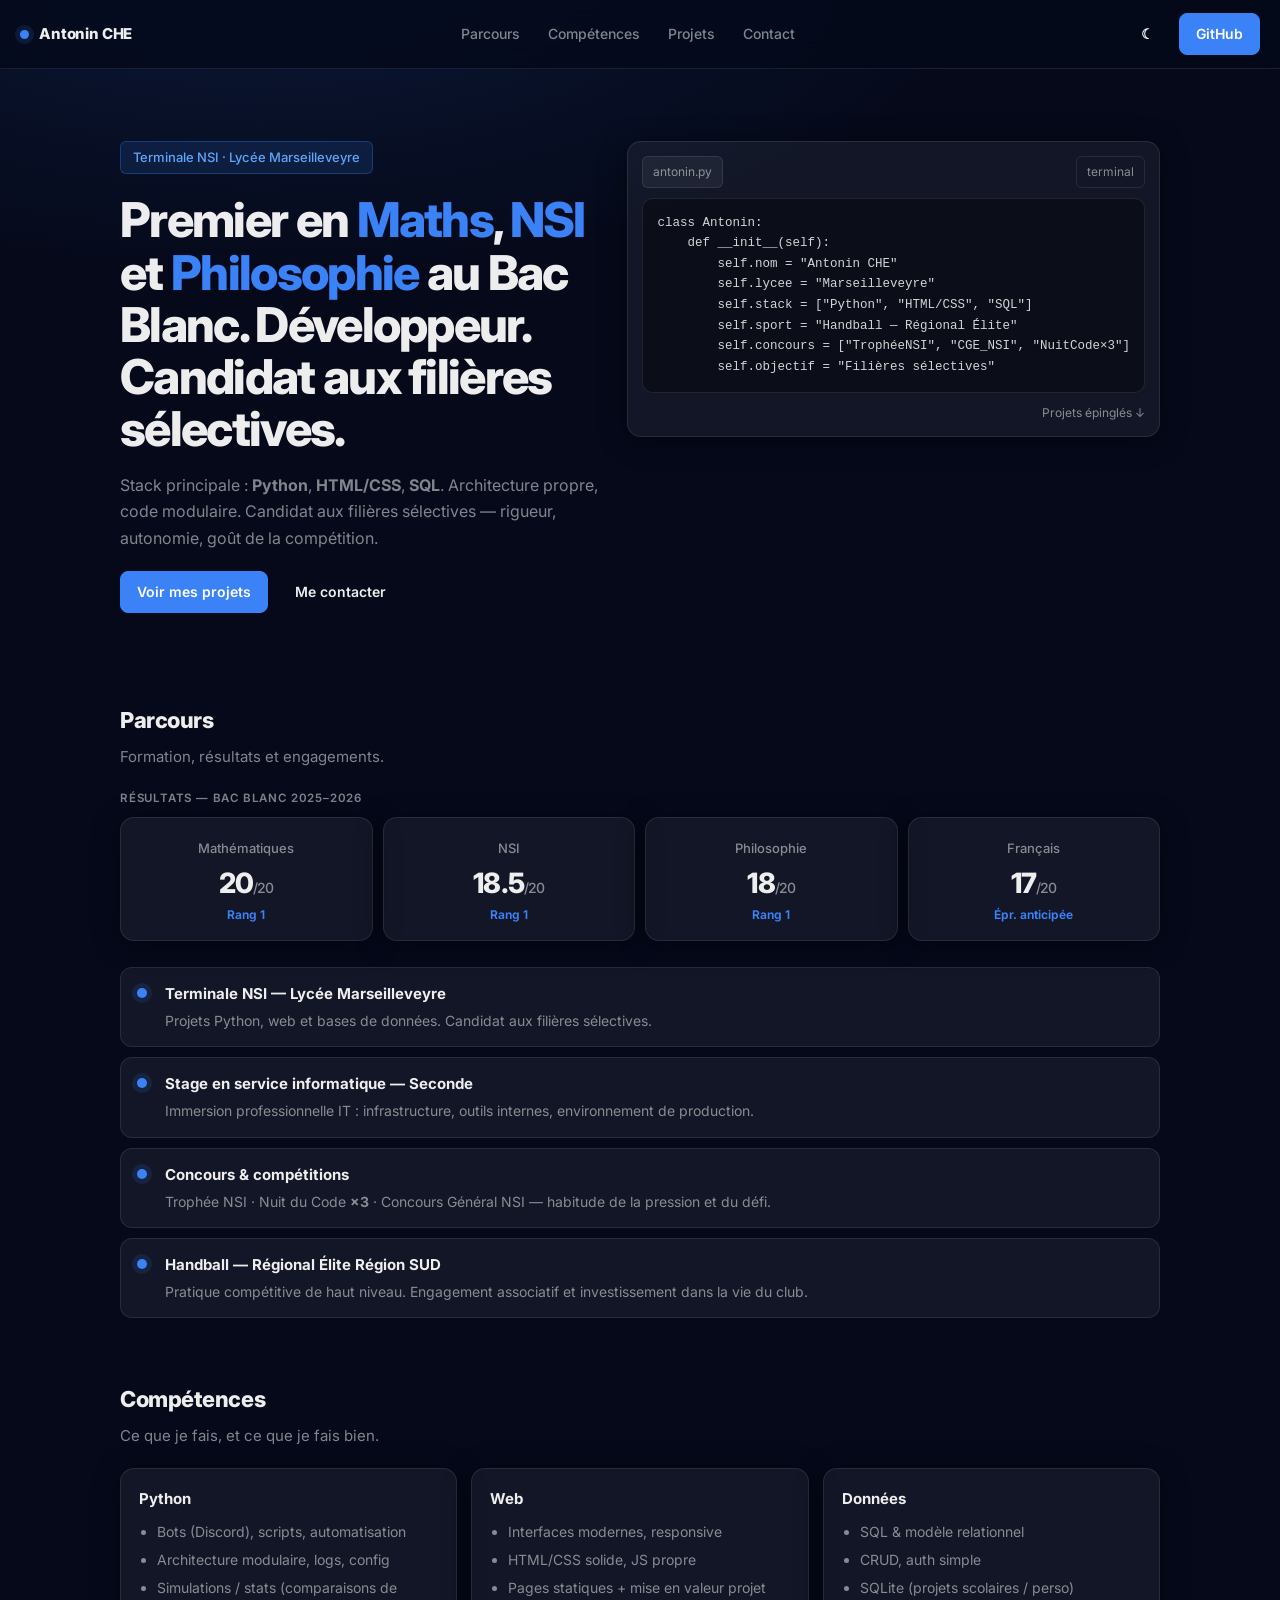
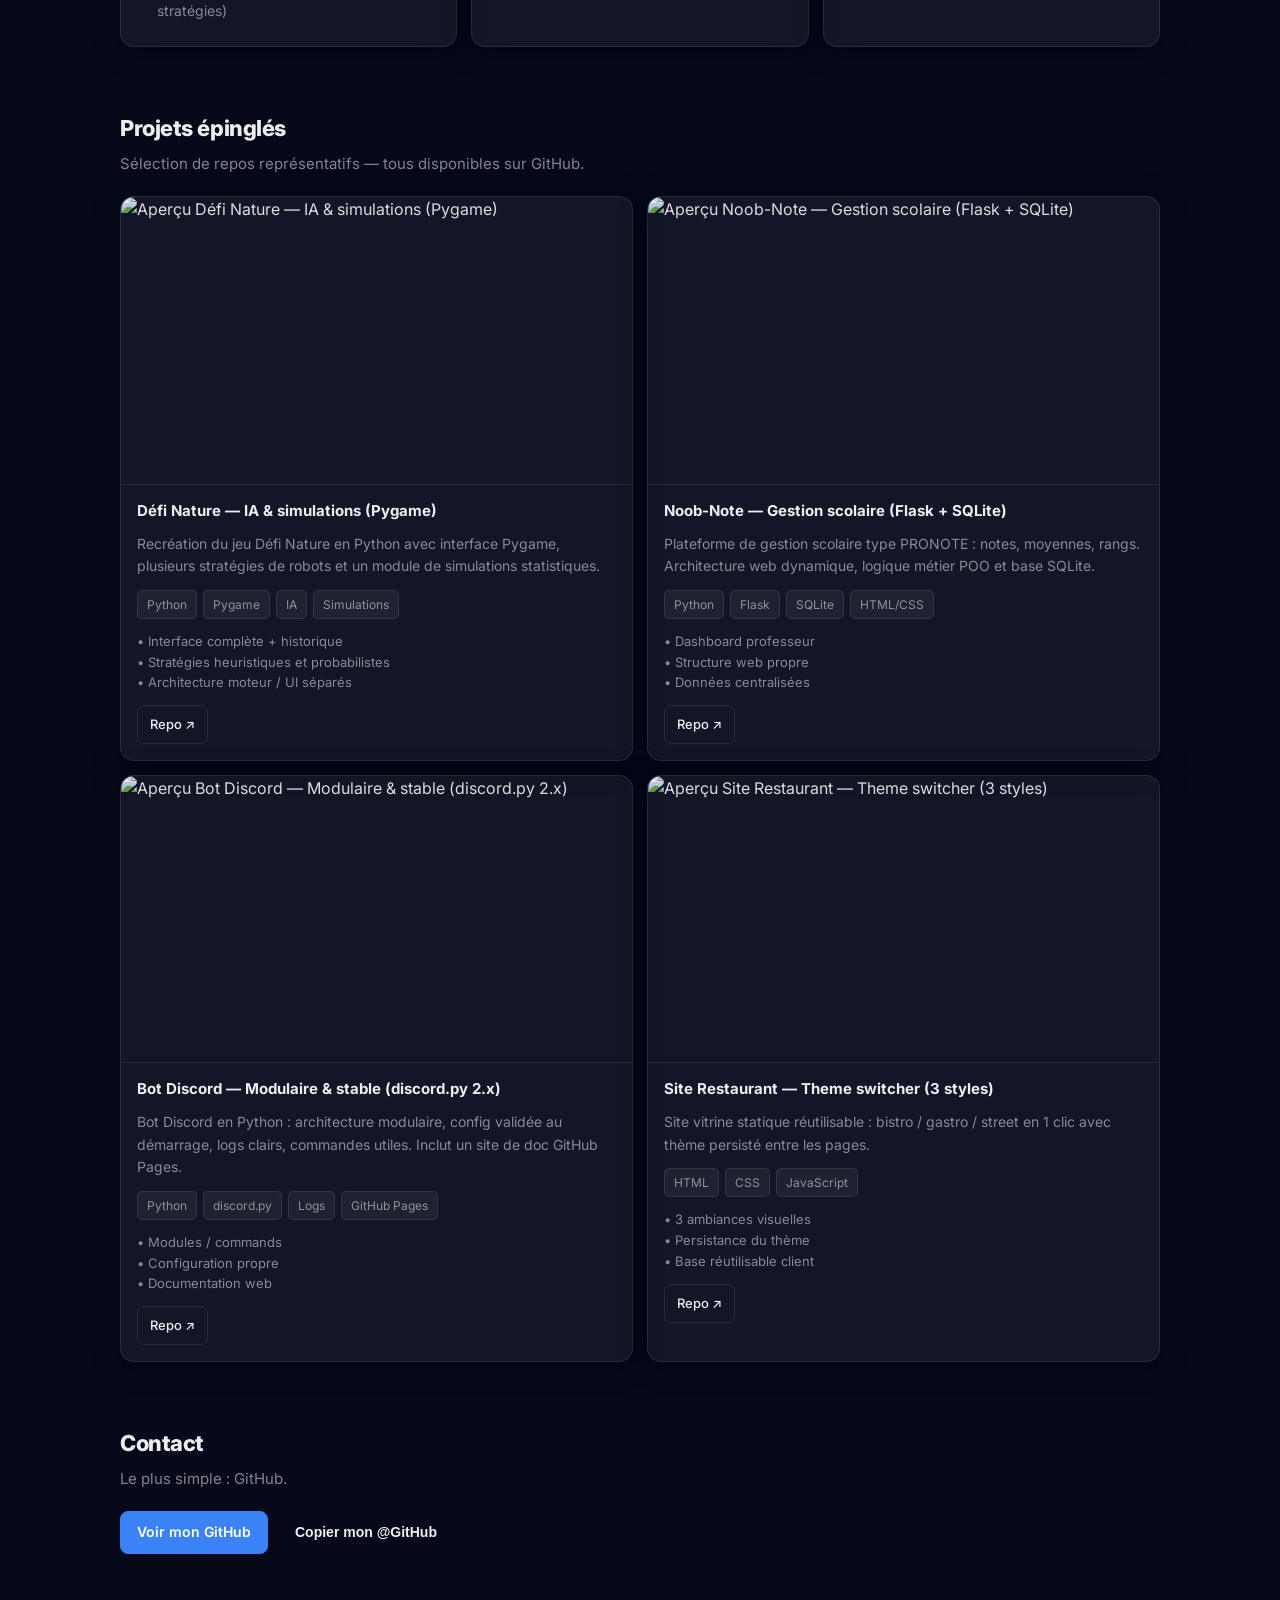
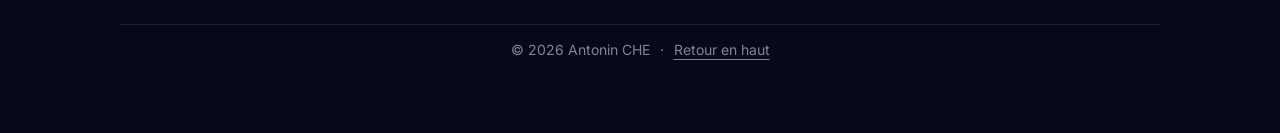
==== docs/index.html @ d76873a6 "Update score for Philosophy subject to 18/20" ====
<!doctype html>
<html lang="fr">
<head>
  <meta charset="utf-8" />
  <meta name="viewport" content="width=device-width,initial-scale=1" />
  <meta name="description" content="Portfolio d'Antonin CHE — Terminale NSI, Lycée Marseilleveyre. Développeur Python / Web, handball régional élite, candidat filières sélectives." />
  <title>Antonin CHE — Portfolio</title>

  <link rel="preconnect" href="https://fonts.googleapis.com">
  <link rel="preconnect" href="https://fonts.gstatic.com" crossorigin>
  <link href="https://fonts.googleapis.com/css2?family=Inter:wght@400;500;600;700;800&display=swap" rel="stylesheet">

  <link rel="stylesheet" href="css/styles.css" />
</head>

<body>
  <header class="topbar">
    <a class="brand" href="#top" aria-label="Retour en haut">
      <span class="dot"></span>
      <span>Antonin CHE</span>
    </a>

    <nav class="nav" aria-label="Navigation principale">
      <a href="#parcours">Parcours</a>
      <a href="#skills">Compétences</a>
      <a href="#projets">Projets</a>
      <a href="#contact">Contact</a>
    </nav>

    <div class="actions">
      <button id="themeBtn" class="btn ghost" type="button" aria-label="Changer le thème">
        <span class="icon" aria-hidden="true">☾</span>
      </button>
      <a class="btn primary" href="https://github.com/antoninche" target="_blank" rel="noreferrer">GitHub</a>
      <button id="menuBtn" class="btn ghost mobileOnly" type="button" aria-label="Ouvrir le menu">☰</button>
    </div>
  </header>

  <div id="mobileMenu" class="mobileMenu" hidden>
    <a href="#parcours">Parcours</a>
    <a href="#skills">Compétences</a>
    <a href="#projets">Projets</a>
    <a href="#contact">Contact</a>
  </div>

  <main id="top">
    <section class="hero">
      <div class="heroLeft">
        <p class="badge">Terminale NSI · Lycée Marseilleveyre</p>
        <h1>
          Premier en <span class="accent">Maths</span>,
          <span class="accent">NSI</span> et <span class="accent">Philosophie</span> au Bac Blanc.
          Développeur. Candidat aux filières sélectives.
        </h1>

        <p class="lead">
          Stack principale : <strong>Python</strong>, <strong>HTML/CSS</strong>, <strong>SQL</strong>.
          Architecture propre, code modulaire.
          <span class="muted">Candidat aux filières sélectives — rigueur, autonomie, goût de la compétition.</span>
        </p>

        <div class="cta">
          <a class="btn primary" href="#projets">Voir mes projets</a>
          <a class="btn ghost" href="#contact">Me contacter</a>
        </div>

      </div>

      <div class="heroRight">
        <div class="card codeCard">
          <div class="cardTop">
            <span class="pill">antonin.py</span>
            <span class="pill ghost">terminal</span>
          </div>
          <pre class="code" aria-label="Extrait de profil">class Antonin:
    def __init__(self):
        self.nom = "Antonin CHE"
        self.lycee = "Marseilleveyre"
        self.stack = ["Python", "HTML/CSS", "SQL"]
        self.sport = "Handball — Régional Élite"
        self.concours = ["TrophéeNSI", "CGE_NSI", "NuitCode×3"]
        self.objectif = "Filières sélectives"</pre>
          <div class="cardBottom">
            <span class="hint">Projets épinglés ↓</span>
          </div>
        </div>
      </div>
    </section>

    <section id="parcours" class="section">
      <div class="sectionHead">
        <h2>Parcours</h2>
        <p class="sub">Formation, résultats et engagements.</p>
      </div>

      <div class="resultsWrap">
        <p class="blockLabel">Résultats — bac blanc 2025–2026</p>
        <div class="results">
          <div class="result card reveal">
            <div class="rSubject">Mathématiques</div>
            <div class="rScore">20<span class="rMax">/20</span></div>
            <div class="rRank">Rang 1</div>
          </div>
          <div class="result card reveal">
            <div class="rSubject">NSI</div>
            <div class="rScore">18.5<span class="rMax">/20</span></div>
            <div class="rRank">Rang 1</div>
          </div>
          <div class="result card reveal">
            <div class="rSubject">Philosophie</div>
            <div class="rScore">18<span class="rMax">/20</span></div>
            <div class="rRank">Rang 1</div>
          </div>
          <div class="result card reveal">
            <div class="rSubject">Français</div>
            <div class="rScore">17<span class="rMax">/20</span></div>
            <div class="rRank">Épr. anticipée</div>
          </div>
        </div>
      </div>

      <div class="timeline">
        <div class="tItem reveal">
          <div class="tDot" aria-hidden="true"></div>
          <div class="tContent">
            <h3>Terminale NSI — Lycée Marseilleveyre</h3>
            <p>Projets Python, web et bases de données. Candidat aux filières sélectives.</p>
          </div>
        </div>

        <div class="tItem reveal">
          <div class="tDot" aria-hidden="true"></div>
          <div class="tContent">
            <h3>Stage en service informatique — Seconde</h3>
            <p>Immersion professionnelle IT : infrastructure, outils internes, environnement de production.</p>
          </div>
        </div>

        <div class="tItem reveal">
          <div class="tDot" aria-hidden="true"></div>
          <div class="tContent">
            <h3>Concours &amp; compétitions</h3>
            <p>Trophée NSI · Nuit du Code <strong>×3</strong> · Concours Général NSI — habitude de la pression et du défi.</p>
          </div>
        </div>

        <div class="tItem reveal">
          <div class="tDot" aria-hidden="true"></div>
          <div class="tContent">
            <h3>Handball — Régional Élite Région SUD</h3>
            <p>Pratique compétitive de haut niveau. Engagement associatif et investissement dans la vie du club.</p>
          </div>
        </div>
      </div>
    </section>

    <section id="skills" class="section">
      <div class="sectionHead">
        <h2>Compétences</h2>
        <p class="sub">Ce que je fais, et ce que je fais bien.</p>
      </div>

      <div class="skills">
        <div class="card reveal">
          <h3>Python</h3>
          <ul>
            <li>Bots (Discord), scripts, automatisation</li>
            <li>Architecture modulaire, logs, config</li>
            <li>Simulations / stats (comparaisons de stratégies)</li>
          </ul>
        </div>

        <div class="card reveal">
          <h3>Web</h3>
          <ul>
            <li>Interfaces modernes, responsive</li>
            <li>HTML/CSS solide, JS propre</li>
            <li>Pages statiques + mise en valeur projet</li>
          </ul>
        </div>

        <div class="card reveal">
          <h3>Données</h3>
          <ul>
            <li>SQL &amp; modèle relationnel</li>
            <li>CRUD, auth simple</li>
            <li>SQLite (projets scolaires / perso)</li>
          </ul>
        </div>
      </div>
    </section>

    <section id="projets" class="section">
      <div class="sectionHead">
        <h2>Projets épinglés</h2>
        <p class="sub">Sélection de repos représentatifs — tous disponibles sur GitHub.</p>
      </div>

      <div id="projectsGrid" class="grid"></div>
    </section>

    <section id="contact" class="section">
      <div class="sectionHead">
        <h2>Contact</h2>
        <p class="sub">Le plus simple : GitHub.</p>
      </div>

      <div class="contact">
        <a class="btn primary" href="https://github.com/antoninche" target="_blank" rel="noreferrer">Voir mon GitHub</a>
        <button id="copyBtn" class="btn ghost" type="button" data-copy="antoninche">
          Copier mon @GitHub
        </button>
      </div>

    </section>

    <footer class="footer">
      <span class="muted">© <span id="year"></span> Antonin CHE</span>
      <span class="muted">·</span>
      <a class="muted link" href="#top">Retour en haut</a>
    </footer>
  </main>

  <script src="js/script.js"></script>
</body>
</html>
---- docs/css/styles.css ----
:root {
  --bg:         #05091a;
  --panel:      rgba(255,255,255,.055);
  --panel2:     rgba(255,255,255,.085);
  --text:       rgba(255,255,255,.93);
  --muted:      rgba(255,255,255,.50);
  --border:     rgba(255,255,255,.09);
  --shadow:     0 4px 28px rgba(0,0,0,.45);
  --accent:     #3b82f6;
  --accent2:    #60a5fa;
  --accent-dim: rgba(59,130,246,.13);
  --radius:     14px;
  --max:        1080px;
  --blur:       14px;
}

[data-theme="light"] {
  --bg:         #f4f7ff;
  --panel:      rgba(10,20,70,.06);
  --panel2:     rgba(10,20,70,.10);
  --text:       rgba(10,20,60,.92);
  --muted:      rgba(10,20,60,.52);
  --border:     rgba(10,20,60,.11);
  --shadow:     0 4px 24px rgba(10,20,60,.09);
  --accent:     #2563eb;
  --accent2:    #3b82f6;
  --accent-dim: rgba(37,99,235,.10);
}


* { box-sizing: border-box }
html { scroll-behavior: smooth }

body {
  margin: 0;
  font-family: Inter, system-ui, -apple-system, Segoe UI, Roboto, Arial, sans-serif;
  background-color: var(--bg);
  background-image: radial-gradient(ellipse 90% 55% at 20% -5%, var(--accent-dim) 0%, transparent 65%);
  background-attachment: fixed;
  color: var(--text);
  line-height: 1.6;
  overflow-x: hidden;
}

a { color: inherit; text-decoration: none }
strong { font-weight: 700 }


.topbar {
  position: sticky;
  top: 0;
  z-index: 10;
  display: flex;
  align-items: center;
  justify-content: space-between;
  gap: 16px;
  padding: 13px 20px;
  border-bottom: 1px solid var(--border);
  background: color-mix(in oklab, var(--bg) 78%, transparent);
  backdrop-filter: blur(var(--blur));
}

.brand {
  display: flex;
  align-items: center;
  gap: 10px;
  font-weight: 800;
  font-size: 15px;
  letter-spacing: -.01em;
}

.dot {
  width: 9px;
  height: 9px;
  border-radius: 50%;
  background: var(--accent);
  box-shadow: 0 0 0 5px var(--accent-dim);
  flex-shrink: 0;
}

.nav { display: flex; gap: 4px; align-items: center }

.nav a {
  padding: 8px 12px;
  border-radius: 8px;
  color: var(--muted);
  font-size: 14px;
  font-weight: 500;
  transition: color .15s, background .15s;
}
.nav a:hover {
  color: var(--text);
  background: var(--panel);
}

.actions { display: flex; gap: 8px; align-items: center }


.btn {
  display: inline-flex;
  align-items: center;
  justify-content: center;
  gap: 8px;
  padding: 9px 16px;
  border-radius: 8px;
  border: 1px solid var(--border);
  background: var(--panel);
  color: var(--text);
  font-size: 14px;
  font-weight: 600;
  cursor: pointer;
  transition: background .15s, border-color .15s, transform .12s;
}
.btn:hover {
  background: var(--panel2);
  border-color: rgba(59,130,246,.3);
  transform: translateY(-1px);
}
.btn:active { transform: translateY(0) }

.btn.ghost {
  background: transparent;
  border-color: transparent;
}
.btn.ghost:hover {
  background: var(--panel);
  border-color: var(--border);
}

.btn.primary {
  background: var(--accent);
  border-color: var(--accent);
  color: #fff;
}
.btn.primary:hover {
  background: var(--accent2);
  border-color: var(--accent2);
  transform: translateY(-1px);
}

.icon { font-size: 14px }
.mobileOnly { display: none }


.mobileMenu {
  position: sticky;
  top: 56px;
  z-index: 9;
  padding: 8px 12px 12px;
  border-bottom: 1px solid var(--border);
  background: color-mix(in oklab, var(--bg) 88%, transparent);
  backdrop-filter: blur(var(--blur));
}
.mobileMenu a {
  display: block;
  padding: 10px 12px;
  border-radius: 8px;
  color: var(--muted);
  font-size: 15px;
  font-weight: 500;
}
.mobileMenu a:hover { background: var(--panel); color: var(--text) }


main { max-width: var(--max); margin: 0 auto; padding: 28px 20px 72px }

.hero {
  display: grid;
  grid-template-columns: 1.15fr .85fr;
  gap: 28px;
  padding: 44px 0 32px;
  align-items: start;
}

.badge {
  display: inline-flex;
  align-items: center;
  gap: 8px;
  padding: 5px 12px;
  border: 1px solid rgba(59,130,246,.30);
  border-radius: 6px;
  background: var(--accent-dim);
  color: var(--accent2);
  font-size: 13px;
  font-weight: 500;
  margin: 0 0 20px;
  width: fit-content;
}

h1 {
  font-size: clamp(28px, 3.8vw, 48px);
  line-height: 1.09;
  margin: 0 0 16px;
  letter-spacing: -.035em;
  font-weight: 800;
}

.accent { color: var(--accent) }

.lead {
  font-size: 16px;
  color: var(--muted);
  margin: 0 0 20px;
  max-width: 58ch;
  line-height: 1.65;
}
.muted { color: var(--muted) }

.cta { display: flex; gap: 10px; flex-wrap: wrap; margin: 20px 0 26px }

.miniStats {
  display: grid;
  grid-template-columns: repeat(3, minmax(0,1fr));
  gap: 10px;
}
.stat {
  padding: 12px 14px;
  border: 1px solid var(--border);
  border-radius: 10px;
  background: var(--panel);
}
.stat .k { font-weight: 700; font-size: 13px; margin-bottom: 3px }
.stat .v { color: var(--muted); font-size: 12px }

.card {
  border: 1px solid var(--border);
  border-radius: var(--radius);
  background: var(--panel);
  box-shadow: var(--shadow);
  padding: 18px;
}


.codeCard { padding: 14px }

.cardTop {
  display: flex;
  justify-content: space-between;
  gap: 10px;
  margin-bottom: 10px;
}

.pill {
  display: inline-flex;
  padding: 5px 10px;
  border-radius: 6px;
  border: 1px solid var(--border);
  background: var(--panel);
  font-size: 12px;
  color: var(--muted);
}
.pill.ghost { background: transparent }

.code {
  margin: 0;
  padding: 14px;
  border-radius: 10px;
  border: 1px solid var(--border);
  background: rgba(0,0,0,.35);
  overflow: auto;
  font-size: 12.5px;
  line-height: 1.65;
  color: color-mix(in oklab, var(--text) 88%, transparent);
}
[data-theme="light"] .code { background: rgba(10,20,60,.06) }

.cardBottom { display: flex; justify-content: flex-end; margin-top: 10px }
.hint { font-size: 12px; color: var(--muted) }

.section { padding: 32px 0 }
.sectionHead { margin: 0 0 20px }
h2 { font-size: 22px; font-weight: 800; margin: 0 0 6px; letter-spacing: -.02em }
.sub { margin: 0; color: var(--muted); font-size: 15px }

.grid {
  display: grid;
  grid-template-columns: repeat(2, minmax(0, 1fr));
  gap: 14px;
}

.project { position: relative; overflow: hidden; padding: 0 }

.project .cover {
  aspect-ratio: 16/9;
  width: 100%;
  display: block;
  object-fit: cover;
  border-bottom: 1px solid var(--border);
  filter: saturate(.9) brightness(.92);
}

.project .inner { padding: 14px 16px 16px }
.project h3 { margin: 0 0 6px; font-size: 16px; font-weight: 700 }
.project p { margin: 0 0 12px; color: var(--muted); font-size: 14px }

.tags { display: flex; flex-wrap: wrap; gap: 6px; margin-bottom: 12px }
.tag {
  font-size: 12px;
  color: var(--muted);
  border: 1px solid var(--border);
  background: var(--panel);
  padding: 4px 9px;
  border-radius: 5px;
}

.project .links { display: flex; gap: 8px; flex-wrap: wrap }
.linkBtn {
  display: inline-flex;
  align-items: center;
  gap: 6px;
  padding: 8px 12px;
  border-radius: 7px;
  border: 1px solid var(--border);
  background: transparent;
  color: var(--text);
  font-size: 13px;
  font-weight: 500;
  transition: background .15s, border-color .15s;
}
.linkBtn:hover {
  background: var(--panel);
  border-color: rgba(59,130,246,.3);
}

.skills {
  display: grid;
  grid-template-columns: repeat(3, minmax(0,1fr));
  gap: 14px;
}
.card h3 { margin: 0 0 10px; font-size: 15px; font-weight: 700 }
.card ul { margin: 0; padding-left: 18px; color: var(--muted); font-size: 14px }
.card li { margin: 6px 0 }

.blockLabel {
  font-size: 11.5px;
  color: var(--muted);
  text-transform: uppercase;
  letter-spacing: .07em;
  margin: 0 0 10px;
  font-weight: 600;
}
.resultsWrap { margin-bottom: 26px }
.results {
  display: grid;
  grid-template-columns: repeat(4, minmax(0,1fr));
  gap: 10px;
}
.result {
  text-align: center;
  padding: 20px 12px 16px;
}
.rSubject { font-size: 13px; color: var(--muted); margin-bottom: 10px; font-weight: 500 }
.rScore {
  font-size: 28px;
  font-weight: 800;
  letter-spacing: -.03em;
  line-height: 1;
}
.rMax { font-size: 14px; font-weight: 500; color: var(--muted) }
.rRank {
  font-size: 12px;
  color: var(--accent);
  font-weight: 650;
  margin-top: 8px;
}

/* ─── Timeline ─── */
.timeline { display: grid; gap: 10px }
.tItem {
  display: grid;
  grid-template-columns: 14px 1fr;
  gap: 14px;
  align-items: start;
  padding: 14px 16px;
  border: 1px solid var(--border);
  border-radius: 12px;
  background: var(--panel);
  transition: border-color .15s;
}
.tItem:hover { border-color: rgba(59,130,246,.28) }
.tDot {
  width: 10px;
  height: 10px;
  border-radius: 50%;
  margin-top: 6px;
  background: var(--accent);
  box-shadow: 0 0 0 5px var(--accent-dim);
  flex-shrink: 0;
}
.tContent h3 { margin: 0 0 4px; font-size: 15px; font-weight: 700 }
.tContent p { margin: 0; color: var(--muted); font-size: 14px }

/* ─── Contact ─── */
.contact { display: flex; gap: 10px; flex-wrap: wrap; align-items: center; margin-bottom: 14px }
.foot { font-size: 14px; margin: 0 }
.foot a:hover { color: var(--accent) }


.footer {
  display: flex;
  gap: 10px;
  justify-content: center;
  align-items: center;
  padding-top: 14px;
  border-top: 1px solid var(--border);
  margin-top: 24px;
  font-size: 14px;
}
.link { text-decoration: underline; text-underline-offset: 4px }


.reveal { opacity: 0; transform: translateY(12px); transition: opacity .4s ease, transform .4s ease }
.reveal.in { opacity: 1; transform: translateY(0) }


@media (max-width: 900px) {
  .hero { grid-template-columns: 1fr }
  .grid { grid-template-columns: 1fr }
  .skills { grid-template-columns: 1fr }
  .results { grid-template-columns: repeat(2, minmax(0,1fr)) }
  .nav { display: none }
  .mobileOnly { display: inline-flex }
  .miniStats { grid-template-columns: 1fr }
}

@media (prefers-reduced-motion: reduce) {
  * { transition: none !important }
  html { scroll-behavior: auto }
}
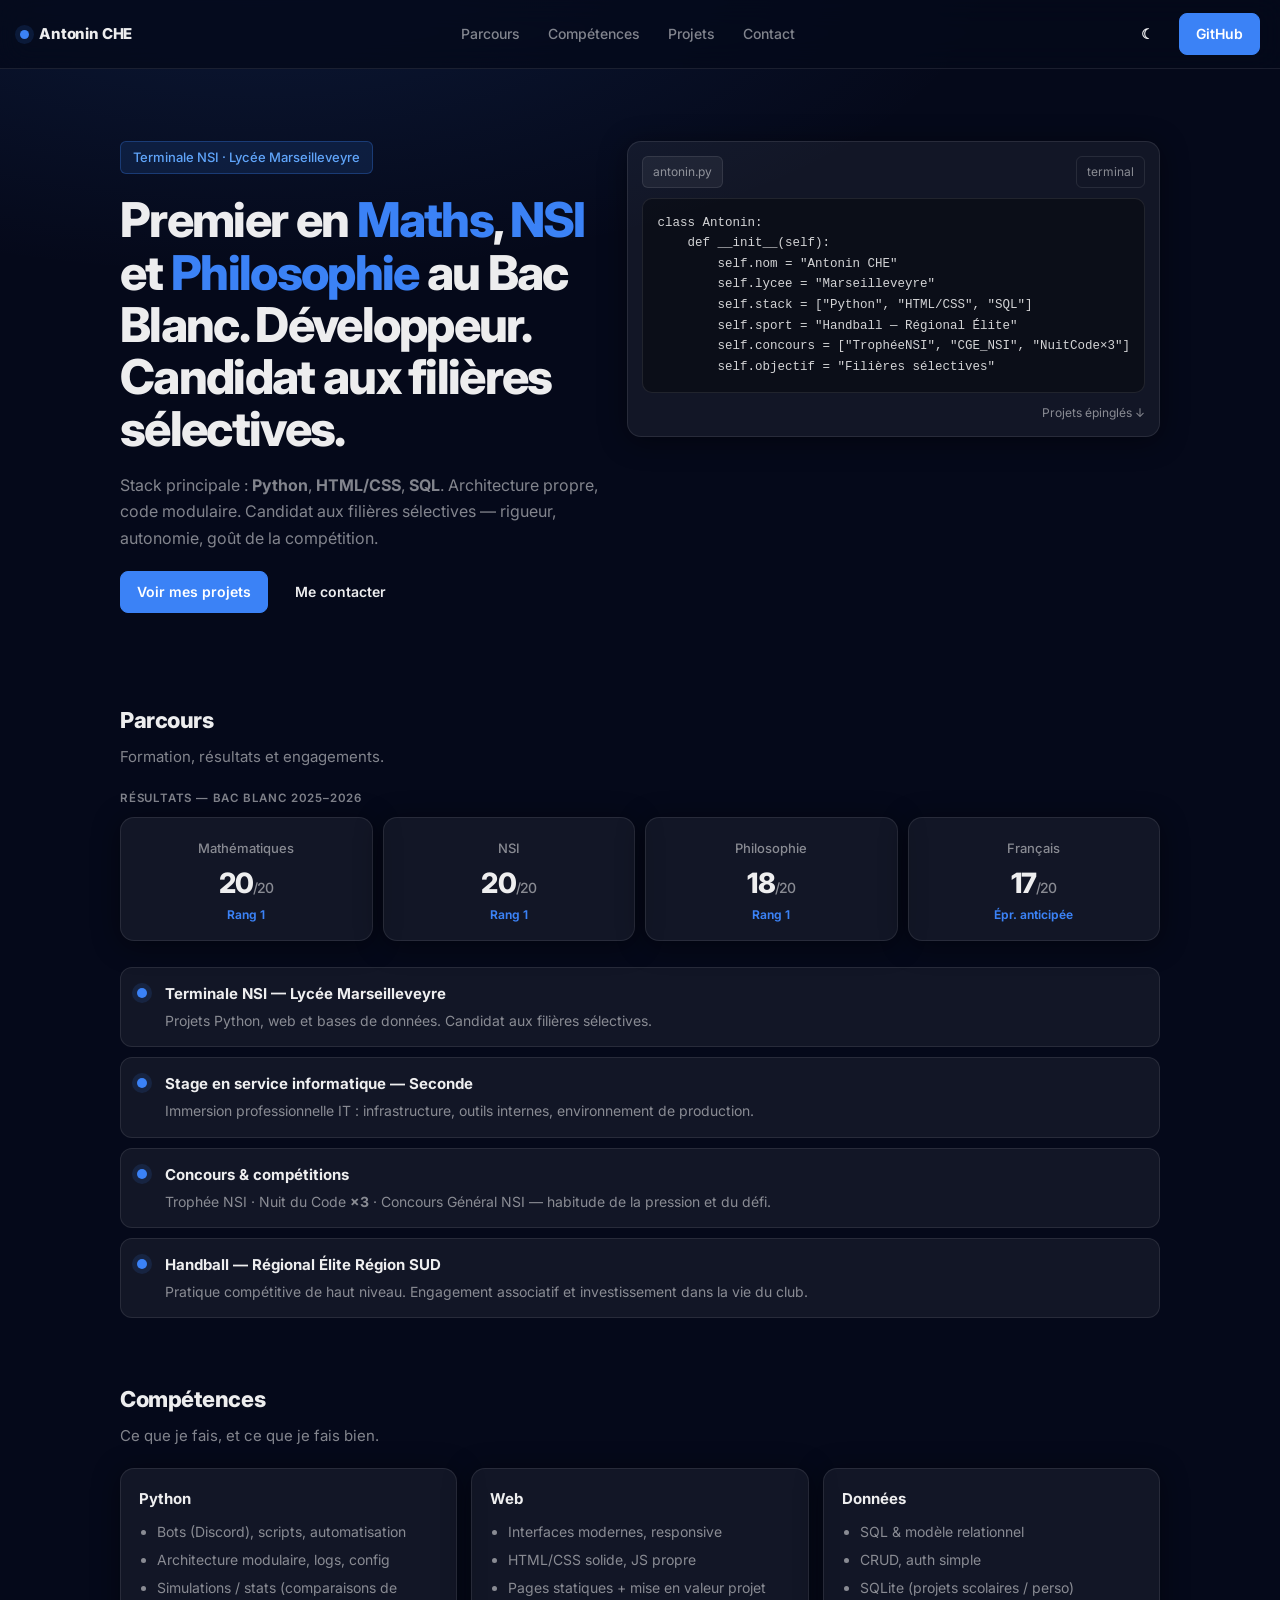
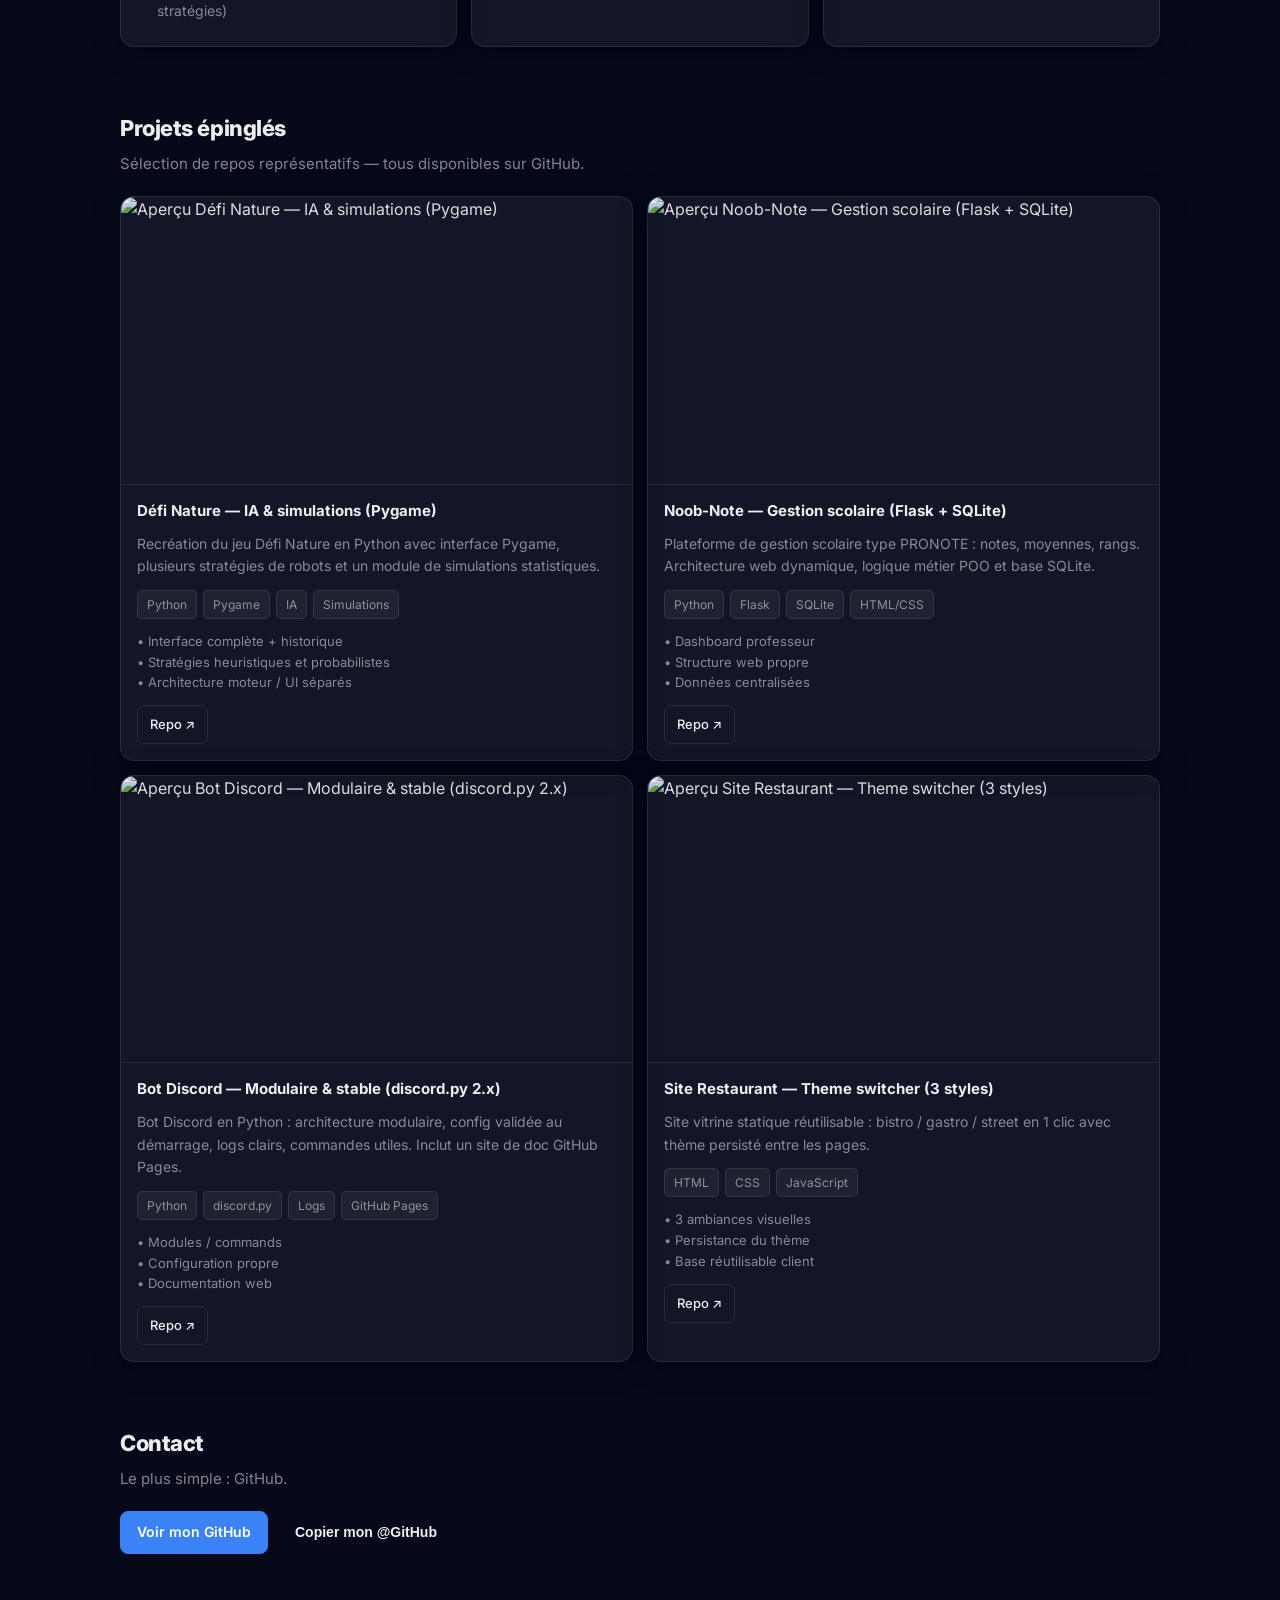
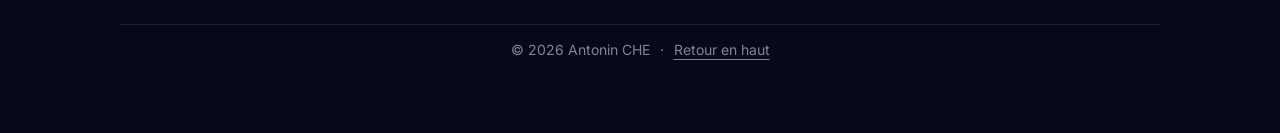
==== commit 13126189: "Update index.html" ====
--- a/docs/index.html
+++ b/docs/index.html
@@ -103,7 +103,7 @@
           </div>
           <div class="result card reveal">
             <div class="rSubject">NSI</div>
-            <div class="rScore">18.5<span class="rMax">/20</span></div>
+            <div class="rScore">20<span class="rMax">/20</span></div>
             <div class="rRank">Rang 1</div>
           </div>
           <div class="result card reveal">
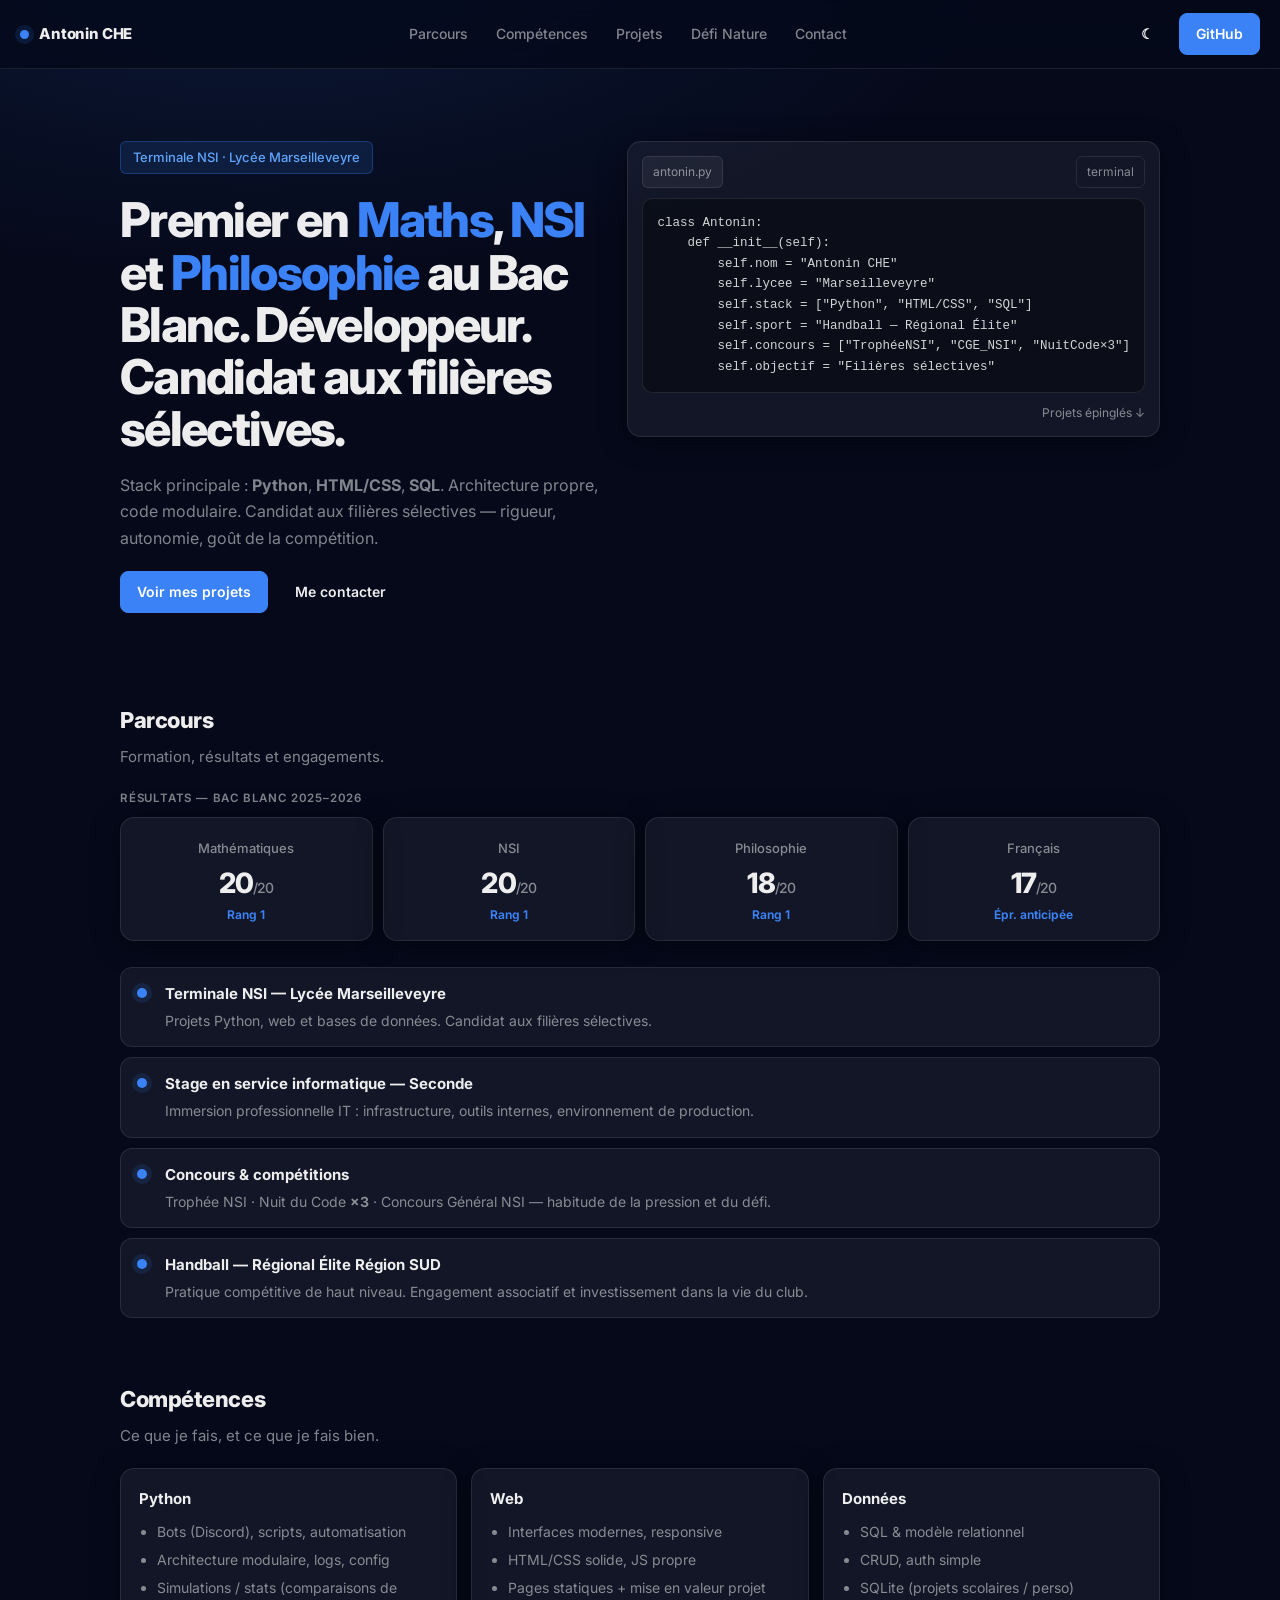
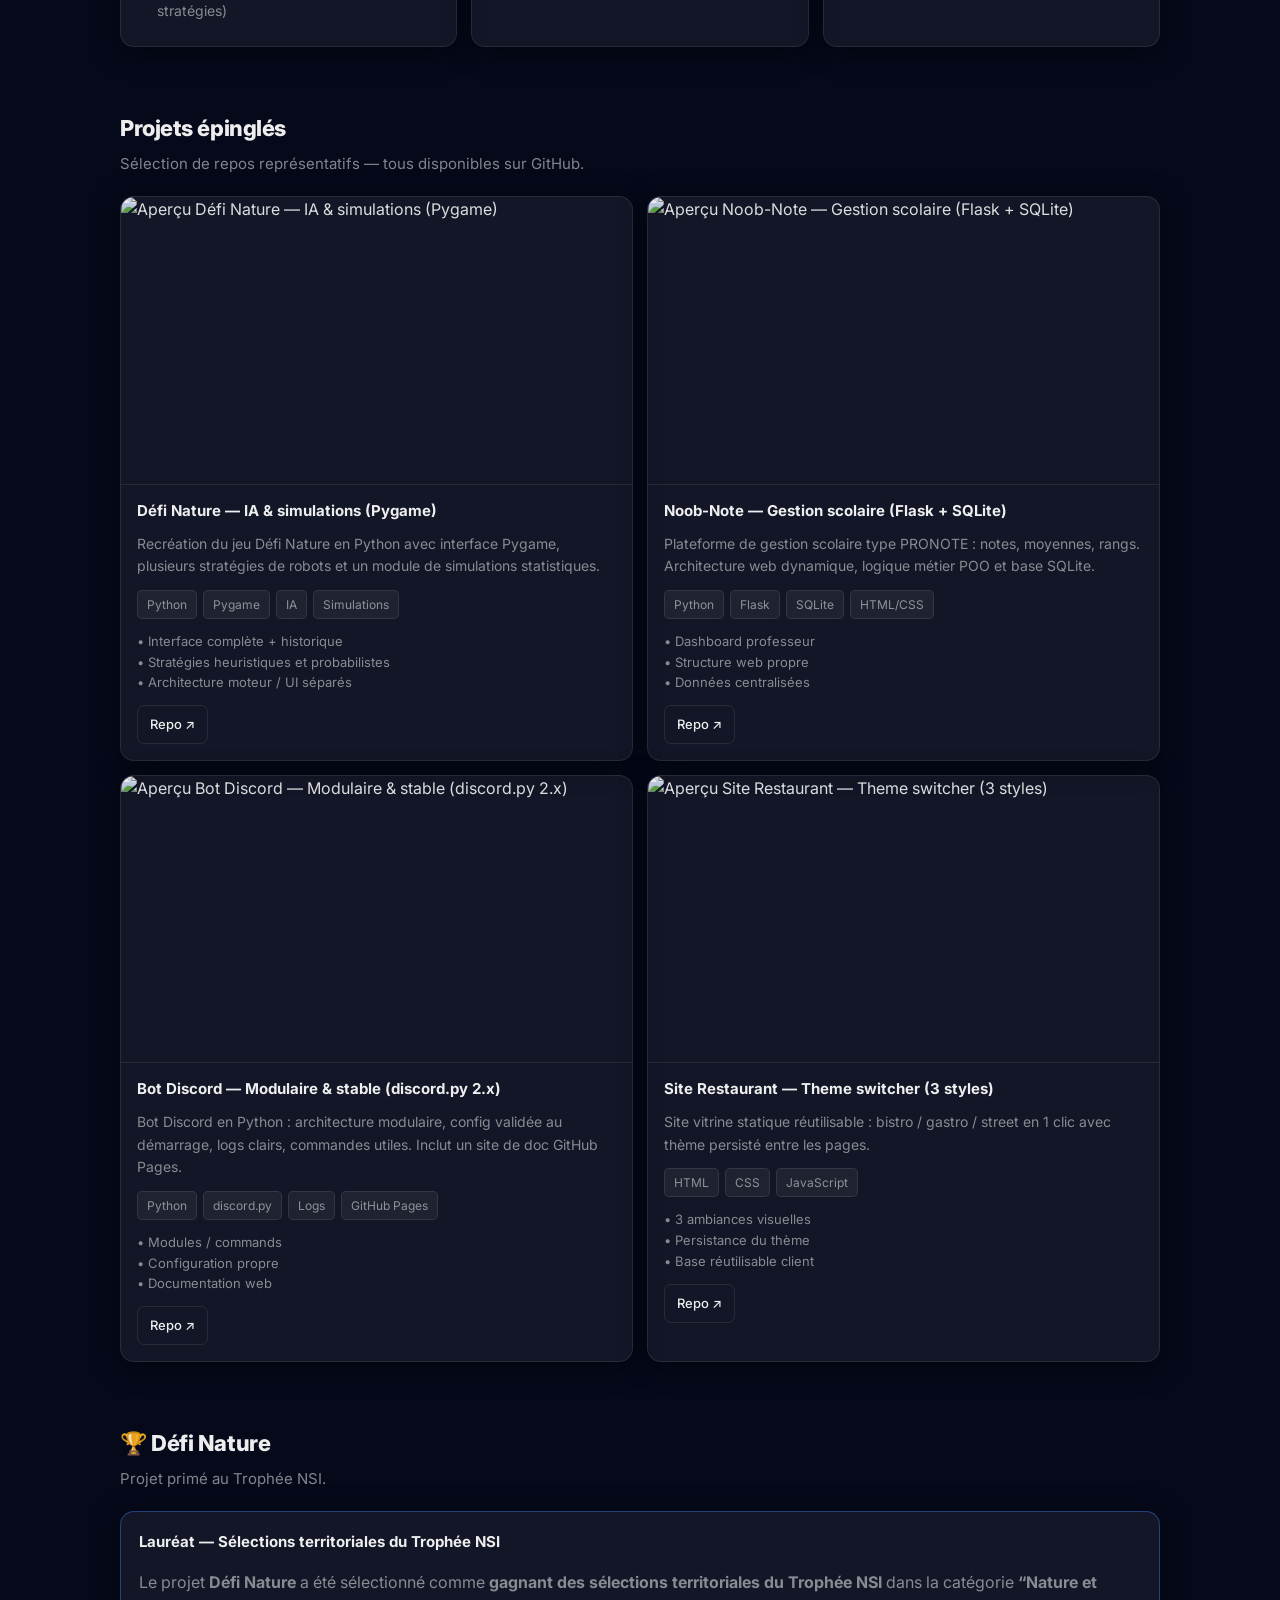
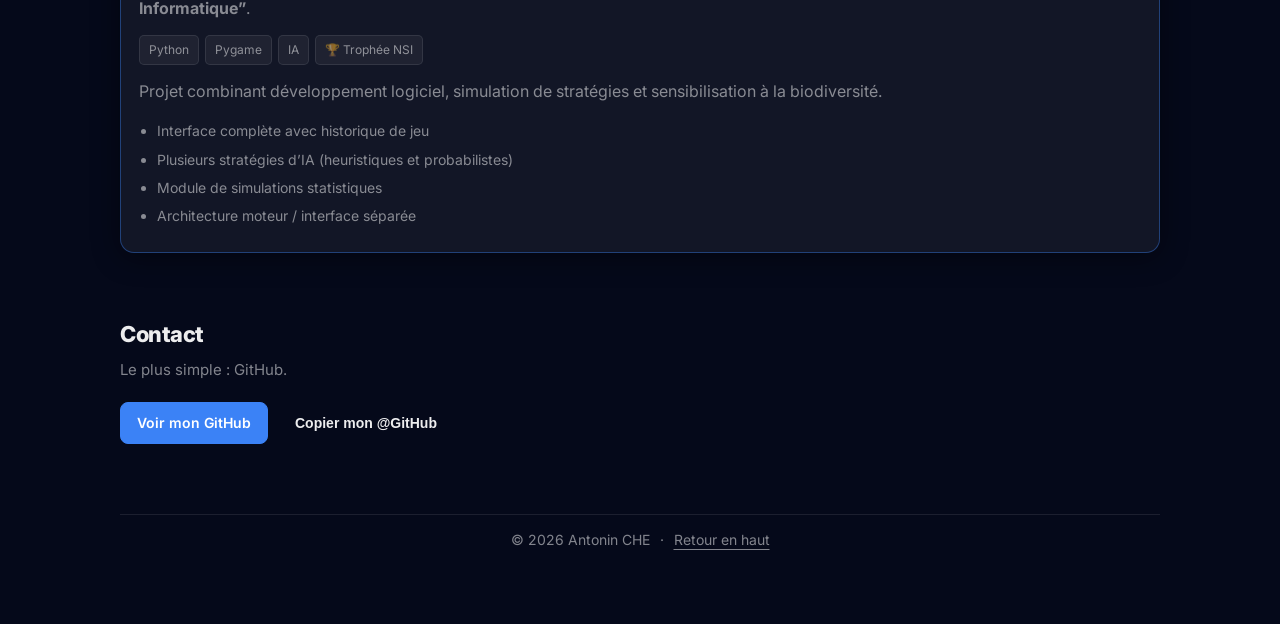
==== commit a326a765: "Add 'Défi Nature' project section to index.html Added 'Défi Nature' section with project details and" ====
--- a/docs/index.html
+++ b/docs/index.html
@@ -24,6 +24,7 @@
       <a href="#parcours">Parcours</a>
       <a href="#skills">Compétences</a>
       <a href="#projets">Projets</a>
+      <a href="#defi-nature">Défi Nature</a>
       <a href="#contact">Contact</a>
     </nav>
 
@@ -40,6 +41,7 @@
     <a href="#parcours">Parcours</a>
     <a href="#skills">Compétences</a>
     <a href="#projets">Projets</a>
+    <a href="#defi-nature">Défi Nature</a>
     <a href="#contact">Contact</a>
   </div>
 
@@ -199,6 +201,43 @@
       <div id="projectsGrid" class="grid"></div>
     </section>
 
+    <section id="defi-nature" class="section">
+  <div class="sectionHead">
+    <h2>🏆 Défi Nature</h2>
+    <p class="sub">Projet primé au Trophée NSI.</p>
+  </div>
+
+  <div class="card reveal" style="border-color: rgba(59,130,246,.4);">
+    <h3 style="margin-bottom:10px;">
+      Lauréat — Sélections territoriales du Trophée NSI
+    </h3>
+
+    <p class="muted" style="margin-bottom:14px;">
+      Le projet <strong>Défi Nature</strong> a été sélectionné comme
+      <strong>gagnant des sélections territoriales du Trophée NSI</strong>
+      dans la catégorie <strong>“Nature et Informatique”</strong>.
+    </p>
+
+    <div class="tags">
+      <span class="tag">Python</span>
+      <span class="tag">Pygame</span>
+      <span class="tag">IA</span>
+      <span class="tag">🏆 Trophée NSI</span>
+    </div>
+
+    <p class="muted" style="margin-top:14px;">
+      Projet combinant développement logiciel, simulation de stratégies et sensibilisation à la biodiversité.
+    </p>
+
+    <ul style="margin-top:12px; padding-left:18px;" class="muted">
+      <li>Interface complète avec historique de jeu</li>
+      <li>Plusieurs stratégies d’IA (heuristiques et probabilistes)</li>
+      <li>Module de simulations statistiques</li>
+      <li>Architecture moteur / interface séparée</li>
+    </ul>
+  </div>
+</section>
+    
     <section id="contact" class="section">
       <div class="sectionHead">
         <h2>Contact</h2>
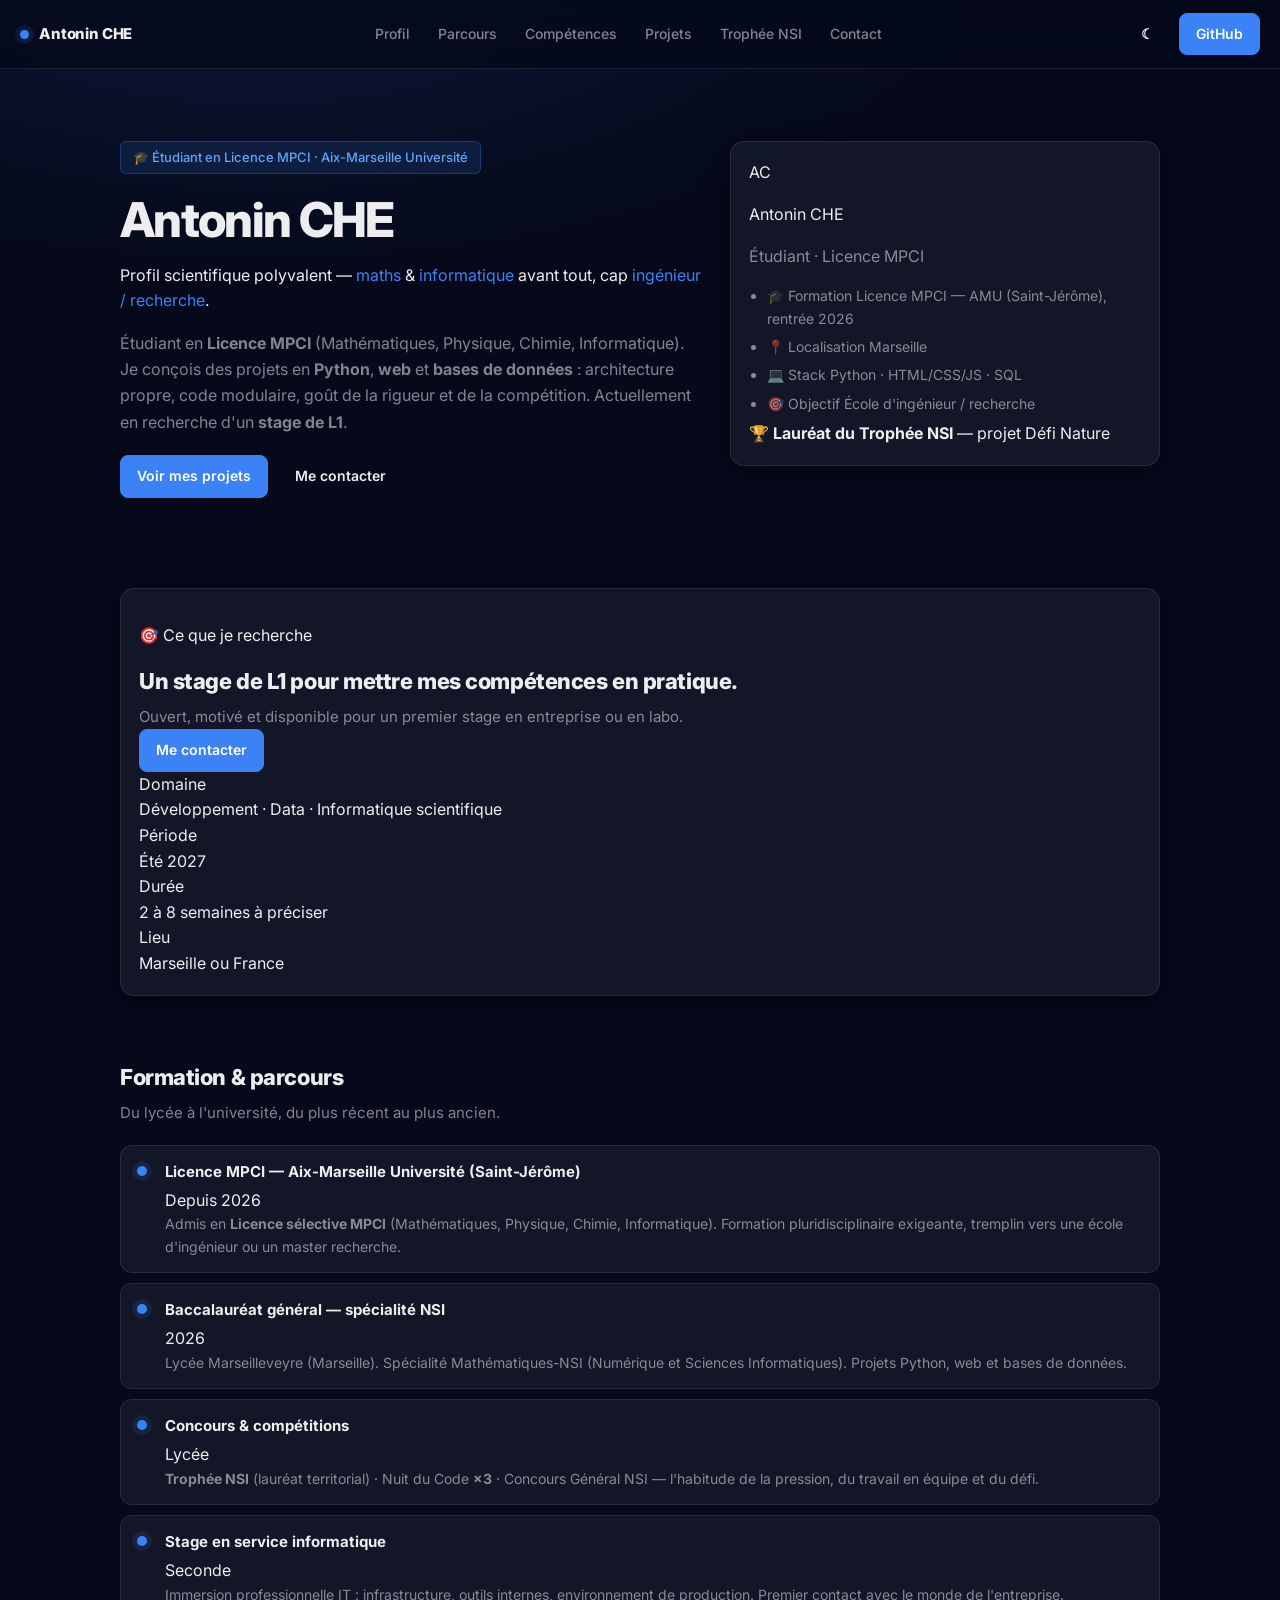
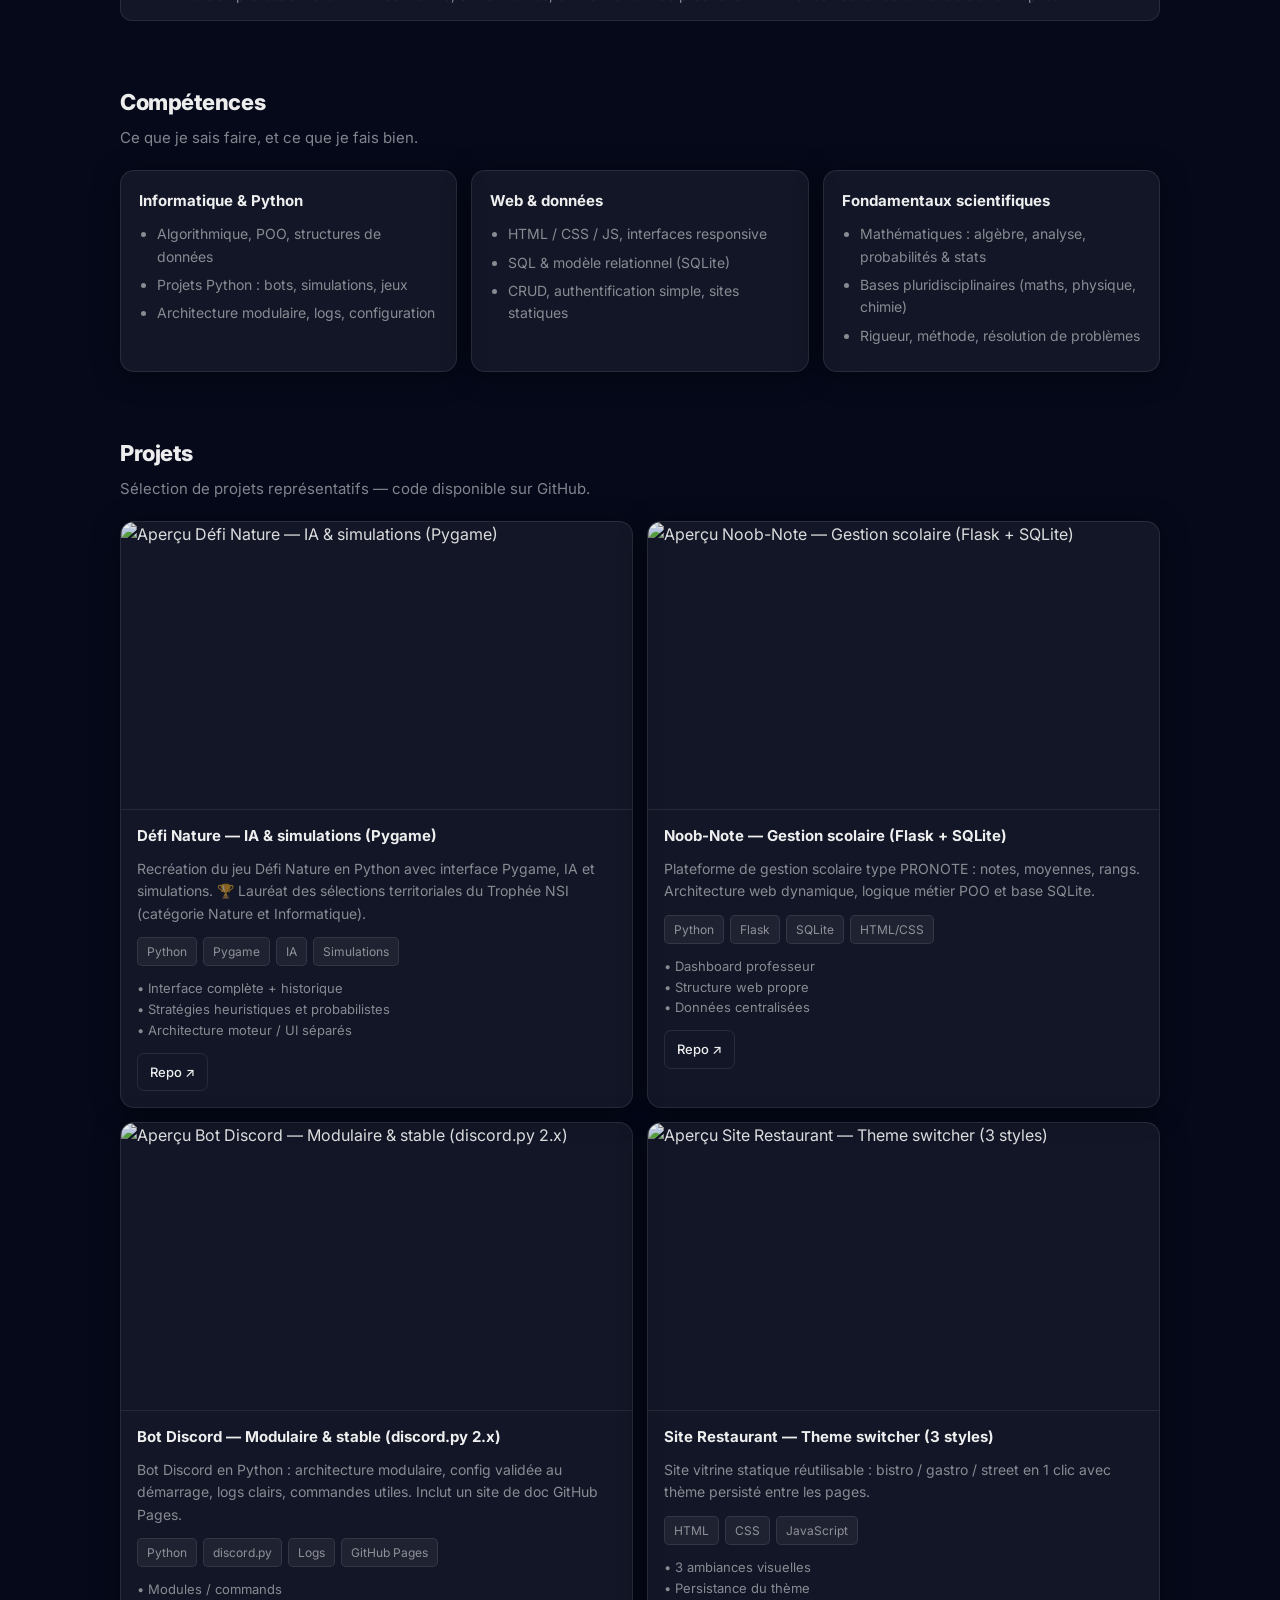
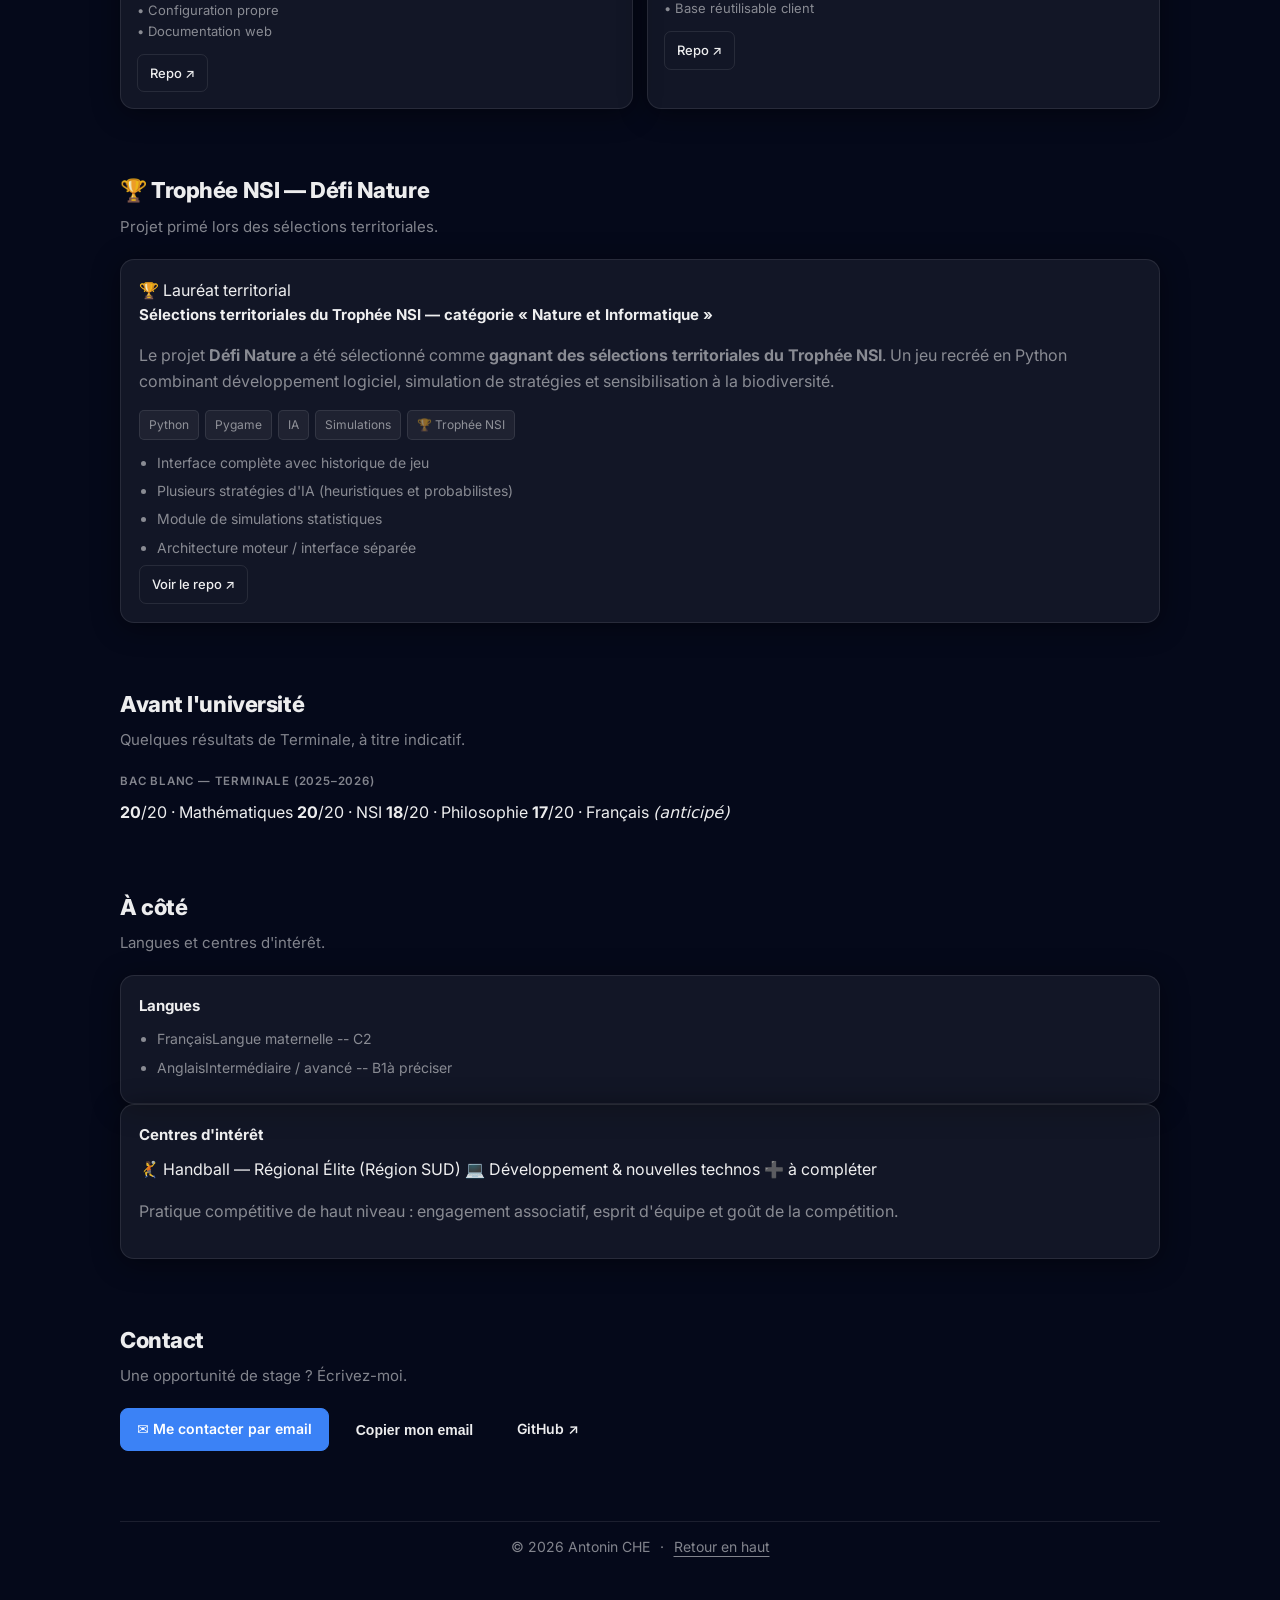
==== commit 54f55e66: "Update index.html" ====
--- a/docs/index.html
+++ b/docs/index.html
@@ -3,14 +3,28 @@
 <head>
   <meta charset="utf-8" />
   <meta name="viewport" content="width=device-width,initial-scale=1" />
-  <meta name="description" content="Portfolio d'Antonin CHE — Terminale NSI, Lycée Marseilleveyre. Développeur Python / Web, handball régional élite, candidat filières sélectives." />
-  <title>Antonin CHE — Portfolio</title>
+  <meta name="description" content="Antonin CHE — étudiant en Licence MPCI (Mathématiques, Physique, Chimie, Informatique) à Aix-Marseille Université. Profil scientifique orienté maths & informatique, lauréat du Trophée NSI avec Défi Nature. En recherche d'un stage de L1." />
+  <meta name="author" content="Antonin CHE" />
+  <title>Antonin CHE — Étudiant en Licence MPCI · Portfolio</title>
 
   <link rel="preconnect" href="https://fonts.googleapis.com">
   <link rel="preconnect" href="https://fonts.gstatic.com" crossorigin>
   <link href="https://fonts.googleapis.com/css2?family=Inter:wght@400;500;600;700;800&display=swap" rel="stylesheet">
 
   <link rel="stylesheet" href="css/styles.css" />
+
+  <!-- Applique le thème avant le rendu pour éviter tout flash (clair/sombre) -->
+  <script>
+    (function () {
+      try {
+        var t = localStorage.getItem("antonin_theme");
+        if (!t) t = window.matchMedia("(prefers-color-scheme: dark)").matches ? "dark" : "light";
+        document.documentElement.dataset.theme = t;
+      } catch (e) {
+        document.documentElement.dataset.theme = "light";
+      }
+    })();
+  </script>
 </head>
 
 <body>
@@ -21,10 +35,11 @@
     </a>
 
     <nav class="nav" aria-label="Navigation principale">
+      <a href="#profil">Profil</a>
       <a href="#parcours">Parcours</a>
       <a href="#skills">Compétences</a>
       <a href="#projets">Projets</a>
-      <a href="#defi-nature">Défi Nature</a>
+      <a href="#defi-nature">Trophée NSI</a>
       <a href="#contact">Contact</a>
     </nav>
 
@@ -38,219 +53,339 @@
   </header>
 
   <div id="mobileMenu" class="mobileMenu" hidden>
+    <a href="#profil">Profil</a>
     <a href="#parcours">Parcours</a>
     <a href="#skills">Compétences</a>
     <a href="#projets">Projets</a>
-    <a href="#defi-nature">Défi Nature</a>
+    <a href="#defi-nature">Trophée NSI</a>
     <a href="#contact">Contact</a>
   </div>
 
   <main id="top">
-    <section class="hero">
+    <!-- ─────────────────────────── HERO / PROFIL ─────────────────────────── -->
+    <section id="profil" class="hero">
       <div class="heroLeft">
-        <p class="badge">Terminale NSI · Lycée Marseilleveyre</p>
+        <p class="badge">🎓 Étudiant en Licence MPCI · Aix-Marseille Université</p>
+
         <h1>
-          Premier en <span class="accent">Maths</span>,
-          <span class="accent">NSI</span> et <span class="accent">Philosophie</span> au Bac Blanc.
-          Développeur. Candidat aux filières sélectives.
+          Antonin CHE
         </h1>
+        <p class="role">
+          Profil scientifique polyvalent — <span class="accent">maths</span> &amp;
+          <span class="accent">informatique</span> avant tout, cap
+          <span class="accent">ingénieur / recherche</span>.
+        </p>
 
         <p class="lead">
-          Stack principale : <strong>Python</strong>, <strong>HTML/CSS</strong>, <strong>SQL</strong>.
-          Architecture propre, code modulaire.
-          <span class="muted">Candidat aux filières sélectives — rigueur, autonomie, goût de la compétition.</span>
+          Étudiant en <strong>Licence MPCI</strong> (Mathématiques, Physique, Chimie, Informatique).
+          Je conçois des projets en <strong>Python</strong>, <strong>web</strong> et <strong>bases de données</strong> :
+          architecture propre, code modulaire, goût de la rigueur et de la compétition.
+          <span class="muted">Actuellement en recherche d'un <strong>stage de L1</strong>.</span>
         </p>
 
         <div class="cta">
           <a class="btn primary" href="#projets">Voir mes projets</a>
           <a class="btn ghost" href="#contact">Me contacter</a>
         </div>
-
       </div>
 
       <div class="heroRight">
-        <div class="card codeCard">
-          <div class="cardTop">
-            <span class="pill">antonin.py</span>
-            <span class="pill ghost">terminal</span>
-          </div>
-          <pre class="code" aria-label="Extrait de profil">class Antonin:
-    def __init__(self):
-        self.nom = "Antonin CHE"
-        self.lycee = "Marseilleveyre"
-        self.stack = ["Python", "HTML/CSS", "SQL"]
-        self.sport = "Handball — Régional Élite"
-        self.concours = ["TrophéeNSI", "CGE_NSI", "NuitCode×3"]
-        self.objectif = "Filières sélectives"</pre>
-          <div class="cardBottom">
-            <span class="hint">Projets épinglés ↓</span>
-          </div>
-        </div>
-      </div>
-    </section>
-
+        <div class="card idCard reveal">
+          <div class="idHead">
+            <span class="idAvatar" aria-hidden="true">AC</span>
+            <div>
+              <p class="idName">Antonin CHE</p>
+              <p class="idTitle muted">Étudiant · Licence MPCI</p>
+            </div>
+          </div>
+
+          <ul class="idList">
+            <li class="idRow">
+              <span class="idIcon" aria-hidden="true">🎓</span>
+              <span class="idLabel">Formation</span>
+              <span class="idValue">Licence MPCI — AMU (Saint-Jérôme), rentrée 2026</span>
+            </li>
+            <li class="idRow">
+              <span class="idIcon" aria-hidden="true">📍</span>
+              <span class="idLabel">Localisation</span>
+              <span class="idValue">Marseille</span>
+            </li>
+            <li class="idRow">
+              <span class="idIcon" aria-hidden="true">💻</span>
+              <span class="idLabel">Stack</span>
+              <span class="idValue">Python · HTML/CSS/JS · SQL</span>
+            </li>
+            <li class="idRow">
+              <span class="idIcon" aria-hidden="true">🎯</span>
+              <span class="idLabel">Objectif</span>
+              <span class="idValue">École d'ingénieur / recherche</span>
+            </li>
+          </ul>
+
+          <a class="idTrophy" href="#defi-nature">
+            <span class="idTrophyIcon" aria-hidden="true">🏆</span>
+            <span><strong>Lauréat du Trophée NSI</strong> — projet Défi Nature</span>
+          </a>
+        </div>
+      </div>
+    </section>
+
+    <!-- ─────────────────────── CE QUE JE RECHERCHE ──────────────────────── -->
+    <section id="recherche" class="section">
+      <div class="card seek reveal">
+        <div class="seekIntro">
+          <p class="kicker">🎯 Ce que je recherche</p>
+          <h2>Un stage de L1 pour mettre mes compétences en pratique.</h2>
+          <p class="sub">Ouvert, motivé et disponible pour un premier stage en entreprise ou en labo.</p>
+          <a class="btn primary" href="#contact">Me contacter</a>
+        </div>
+
+        <div class="seekGrid">
+          <div class="seekItem">
+            <div class="k">Domaine</div>
+            <!-- À CONFIRMER : ajuster le domaine visé -->
+            <div class="v">Développement · Data · Informatique scientifique </div>
+          </div>
+          <div class="seekItem">
+            <div class="k">Période</div>
+            <!-- À CONFIRMER : période du stage -->
+            <div class="v">Été 2027 </div>
+          </div>
+          <div class="seekItem">
+            <div class="k">Durée</div>
+            <!-- À CONFIRMER : durée souhaitée -->
+            <div class="v">2 à 8 semaines <span class="todo">à préciser</span></div>
+          </div>
+          <div class="seekItem">
+            <div class="k">Lieu</div>
+            <!-- À CONFIRMER : lieu / mobilité -->
+            <div class="v">Marseille ou France</div>
+          </div>
+        </div>
+      </div>
+    </section>
+
+    <!-- ───────────────────────── FORMATION & PARCOURS ───────────────────── -->
     <section id="parcours" class="section">
       <div class="sectionHead">
-        <h2>Parcours</h2>
-        <p class="sub">Formation, résultats et engagements.</p>
-      </div>
-
-      <div class="resultsWrap">
-        <p class="blockLabel">Résultats — bac blanc 2025–2026</p>
-        <div class="results">
-          <div class="result card reveal">
-            <div class="rSubject">Mathématiques</div>
-            <div class="rScore">20<span class="rMax">/20</span></div>
-            <div class="rRank">Rang 1</div>
-          </div>
-          <div class="result card reveal">
-            <div class="rSubject">NSI</div>
-            <div class="rScore">20<span class="rMax">/20</span></div>
-            <div class="rRank">Rang 1</div>
-          </div>
-          <div class="result card reveal">
-            <div class="rSubject">Philosophie</div>
-            <div class="rScore">18<span class="rMax">/20</span></div>
-            <div class="rRank">Rang 1</div>
-          </div>
-          <div class="result card reveal">
-            <div class="rSubject">Français</div>
-            <div class="rScore">17<span class="rMax">/20</span></div>
-            <div class="rRank">Épr. anticipée</div>
-          </div>
-        </div>
+        <h2>Formation &amp; parcours</h2>
+        <p class="sub">Du lycée à l'université, du plus récent au plus ancien.</p>
       </div>
 
       <div class="timeline">
         <div class="tItem reveal">
           <div class="tDot" aria-hidden="true"></div>
           <div class="tContent">
-            <h3>Terminale NSI — Lycée Marseilleveyre</h3>
-            <p>Projets Python, web et bases de données. Candidat aux filières sélectives.</p>
+            <div class="tTop">
+              <h3>Licence MPCI — Aix-Marseille Université (Saint-Jérôme)</h3>
+              <span class="tDate">Depuis 2026</span>
+            </div>
+            <p>
+              Admis en <strong>Licence sélective MPCI</strong> (Mathématiques, Physique, Chimie,
+              Informatique). Formation pluridisciplinaire exigeante, tremplin vers une école
+              d'ingénieur ou un master recherche.
+            </p>
           </div>
         </div>
 
         <div class="tItem reveal">
           <div class="tDot" aria-hidden="true"></div>
           <div class="tContent">
-            <h3>Stage en service informatique — Seconde</h3>
-            <p>Immersion professionnelle IT : infrastructure, outils internes, environnement de production.</p>
+            <div class="tTop">
+              <h3>Baccalauréat général — spécialité NSI</h3>
+              <span class="tDate">2026</span>
+            </div>
+            <p>
+              Lycée Marseilleveyre (Marseille). Spécialité Mathématiques-NSI (Numérique et Sciences
+              Informatiques). Projets Python, web et bases de données.
+            </p>
           </div>
         </div>
 
         <div class="tItem reveal">
           <div class="tDot" aria-hidden="true"></div>
           <div class="tContent">
-            <h3>Concours &amp; compétitions</h3>
-            <p>Trophée NSI · Nuit du Code <strong>×3</strong> · Concours Général NSI — habitude de la pression et du défi.</p>
+            <div class="tTop">
+              <h3>Concours &amp; compétitions</h3>
+              <span class="tDate">Lycée</span>
+            </div>
+            <p>
+              <strong>Trophée NSI</strong> (lauréat territorial) · Nuit du Code <strong>×3</strong> ·
+              Concours Général NSI — l'habitude de la pression, du travail en équipe et du défi.
+            </p>
           </div>
         </div>
 
         <div class="tItem reveal">
           <div class="tDot" aria-hidden="true"></div>
           <div class="tContent">
-            <h3>Handball — Régional Élite Région SUD</h3>
-            <p>Pratique compétitive de haut niveau. Engagement associatif et investissement dans la vie du club.</p>
-          </div>
-        </div>
-      </div>
-    </section>
-
+            <div class="tTop">
+              <h3>Stage en service informatique</h3>
+              <span class="tDate">Seconde</span>
+            </div>
+            <p>
+              Immersion professionnelle IT : infrastructure, outils internes, environnement de
+              production. Premier contact avec le monde de l'entreprise.
+            </p>
+          </div>
+        </div>
+      </div>
+    </section>
+
+    <!-- ───────────────────────────── COMPÉTENCES ────────────────────────── -->
     <section id="skills" class="section">
       <div class="sectionHead">
         <h2>Compétences</h2>
-        <p class="sub">Ce que je fais, et ce que je fais bien.</p>
+        <p class="sub">Ce que je sais faire, et ce que je fais bien.</p>
       </div>
 
       <div class="skills">
         <div class="card reveal">
-          <h3>Python</h3>
+          <h3>Informatique &amp; Python</h3>
           <ul>
-            <li>Bots (Discord), scripts, automatisation</li>
-            <li>Architecture modulaire, logs, config</li>
-            <li>Simulations / stats (comparaisons de stratégies)</li>
+            <li>Algorithmique, POO, structures de données</li>
+            <li>Projets Python : bots, simulations, jeux</li>
+            <li>Architecture modulaire, logs, configuration</li>
           </ul>
         </div>
 
         <div class="card reveal">
-          <h3>Web</h3>
+          <h3>Web &amp; données</h3>
           <ul>
-            <li>Interfaces modernes, responsive</li>
-            <li>HTML/CSS solide, JS propre</li>
-            <li>Pages statiques + mise en valeur projet</li>
+            <li>HTML / CSS / JS, interfaces responsive</li>
+            <li>SQL &amp; modèle relationnel (SQLite)</li>
+            <li>CRUD, authentification simple, sites statiques</li>
           </ul>
         </div>
 
         <div class="card reveal">
-          <h3>Données</h3>
+          <h3>Fondamentaux scientifiques</h3>
           <ul>
-            <li>SQL &amp; modèle relationnel</li>
-            <li>CRUD, auth simple</li>
-            <li>SQLite (projets scolaires / perso)</li>
+            <li>Mathématiques : algèbre, analyse, probabilités &amp; stats</li>
+            <li>Bases pluridisciplinaires (maths, physique, chimie)</li>
+            <li>Rigueur, méthode, résolution de problèmes</li>
           </ul>
         </div>
       </div>
     </section>
 
+    <!-- ────────────────────────────── PROJETS ───────────────────────────── -->
     <section id="projets" class="section">
       <div class="sectionHead">
-        <h2>Projets épinglés</h2>
-        <p class="sub">Sélection de repos représentatifs — tous disponibles sur GitHub.</p>
+        <h2>Projets</h2>
+        <p class="sub">Sélection de projets représentatifs — code disponible sur GitHub.</p>
       </div>
 
       <div id="projectsGrid" class="grid"></div>
     </section>
 
+    <!-- ─────────────────────── TROPHÉE NSI · DÉFI NATURE ─────────────────── -->
     <section id="defi-nature" class="section">
-  <div class="sectionHead">
-    <h2>🏆 Défi Nature</h2>
-    <p class="sub">Projet primé au Trophée NSI.</p>
-  </div>
-
-  <div class="card reveal" style="border-color: rgba(59,130,246,.4);">
-    <h3 style="margin-bottom:10px;">
-      Lauréat — Sélections territoriales du Trophée NSI
-    </h3>
-
-    <p class="muted" style="margin-bottom:14px;">
-      Le projet <strong>Défi Nature</strong> a été sélectionné comme
-      <strong>gagnant des sélections territoriales du Trophée NSI</strong>
-      dans la catégorie <strong>“Nature et Informatique”</strong>.
-    </p>
-
-    <div class="tags">
-      <span class="tag">Python</span>
-      <span class="tag">Pygame</span>
-      <span class="tag">IA</span>
-      <span class="tag">🏆 Trophée NSI</span>
-    </div>
-
-    <p class="muted" style="margin-top:14px;">
-      Projet combinant développement logiciel, simulation de stratégies et sensibilisation à la biodiversité.
-    </p>
-
-    <ul style="margin-top:12px; padding-left:18px;" class="muted">
-      <li>Interface complète avec historique de jeu</li>
-      <li>Plusieurs stratégies d’IA (heuristiques et probabilistes)</li>
-      <li>Module de simulations statistiques</li>
-      <li>Architecture moteur / interface séparée</li>
-    </ul>
-  </div>
-</section>
-    
+      <div class="sectionHead">
+        <h2>🏆 Trophée NSI — Défi Nature</h2>
+        <p class="sub">Projet primé lors des sélections territoriales.</p>
+      </div>
+
+      <div class="card award reveal">
+        <div class="awardHead">
+          <span class="awardBadge">🏆 Lauréat territorial</span>
+          <h3>Sélections territoriales du Trophée NSI — catégorie « Nature et Informatique »</h3>
+        </div>
+
+        <p class="muted">
+          Le projet <strong>Défi Nature</strong> a été sélectionné comme
+          <strong>gagnant des sélections territoriales du Trophée NSI</strong>.
+          Un jeu recréé en Python combinant développement logiciel, simulation de stratégies
+          et sensibilisation à la biodiversité.
+        </p>
+
+        <div class="tags">
+          <span class="tag">Python</span>
+          <span class="tag">Pygame</span>
+          <span class="tag">IA</span>
+          <span class="tag">Simulations</span>
+          <span class="tag award-tag">🏆 Trophée NSI</span>
+        </div>
+
+        <ul class="awardList muted">
+          <li>Interface complète avec historique de jeu</li>
+          <li>Plusieurs stratégies d'IA (heuristiques et probabilistes)</li>
+          <li>Module de simulations statistiques</li>
+          <li>Architecture moteur / interface séparée</li>
+        </ul>
+
+        <div class="award-links">
+          <a class="linkBtn" href="https://github.com/NSI-Term-2025-2026/defi-nature-trophee-nsi" target="_blank" rel="noreferrer">Voir le repo ↗</a>
+        </div>
+      </div>
+    </section>
+
+    <!-- ───────────────────── RÉSULTATS TERMINALE (compact) ───────────────── -->
+    <section id="resultats" class="section">
+      <div class="sectionHead">
+        <h2>Avant l'université</h2>
+        <p class="sub">Quelques résultats de Terminale, à titre indicatif.</p>
+      </div>
+
+      <div class="miniResults reveal">
+        <p class="blockLabel">Bac blanc — Terminale (2025–2026)</p>
+        <div class="miniRow">
+          <span class="miniResult"><b>20</b>/20 · Mathématiques</span>
+          <span class="miniResult"><b>20</b>/20 · NSI</span>
+          <span class="miniResult"><b>18</b>/20 · Philosophie</span>
+          <span class="miniResult"><b>17</b>/20 · Français <em>(anticipé)</em></span>
+        </div>
+      </div>
+    </section>
+
+    <!-- ──────────────── LANGUES & CENTRES D'INTÉRÊT (À côté) ─────────────── -->
+    <section id="extras" class="section">
+      <div class="sectionHead">
+        <h2>À côté</h2>
+        <p class="sub">Langues et centres d'intérêt.</p>
+      </div>
+
+      <div class="extras">
+        <div class="card reveal">
+          <h3>Langues</h3>
+          <ul class="langList">
+            <li class="langRow"><span class="lang">Français</span><span class="langLevel">Langue maternelle -- C2</span></li>
+            <!-- À CONFIRMER : niveau d'anglais réel -->
+            <li class="langRow"><span class="lang">Anglais</span><span class="langLevel">Intermédiaire / avancé -- B1<span class="todo">à préciser</span></span></li>
+            <!-- À CONFIRMER : ajouter une autre langue si besoin (ex. Espagnol) -->
+          </ul>
+        </div>
+
+        <div class="card reveal">
+          <h3>Centres d'intérêt</h3>
+          <div class="chips">
+            <span class="chip">🤾 Handball — Régional Élite (Région SUD)</span>
+            <span class="chip">💻 Développement &amp; nouvelles technos</span>
+            <!-- À CONFIRMER : ajouter d'autres centres d'intérêt -->
+            <span class="chip todoChip">➕ à compléter</span>
+          </div>
+          <p class="muted handballNote">
+            Pratique compétitive de haut niveau : engagement associatif, esprit d'équipe et
+            goût de la compétition.
+          </p>
+        </div>
+      </div>
+    </section>
+
+    <!-- ────────────────────────────── CONTACT ───────────────────────────── -->
     <section id="contact" class="section">
       <div class="sectionHead">
         <h2>Contact</h2>
-        <p class="sub">Le plus simple : GitHub.</p>
+        <p class="sub">Une opportunité de stage ? Écrivez-moi.</p>
       </div>
 
       <div class="contact">
-        <a class="btn primary" href="https://github.com/antoninche" target="_blank" rel="noreferrer">Voir mon GitHub</a>
-        <button id="copyBtn" class="btn ghost" type="button" data-copy="antoninche">
-          Copier mon @GitHub
+        <a class="btn primary" href="mailto:school.an.chenavaz@gmail.com">✉︎ Me contacter par email</a>
+        <button id="copyBtn" class="btn ghost" type="button" data-copy="school.an.chenavaz@gmail.com">
+          Copier mon email
         </button>
-      </div>
-
+        <a class="btn ghost" href="https://github.com/antoninche" target="_blank" rel="noreferrer">GitHub ↗</a>
+      </div>
     </section>
 
     <footer class="footer">
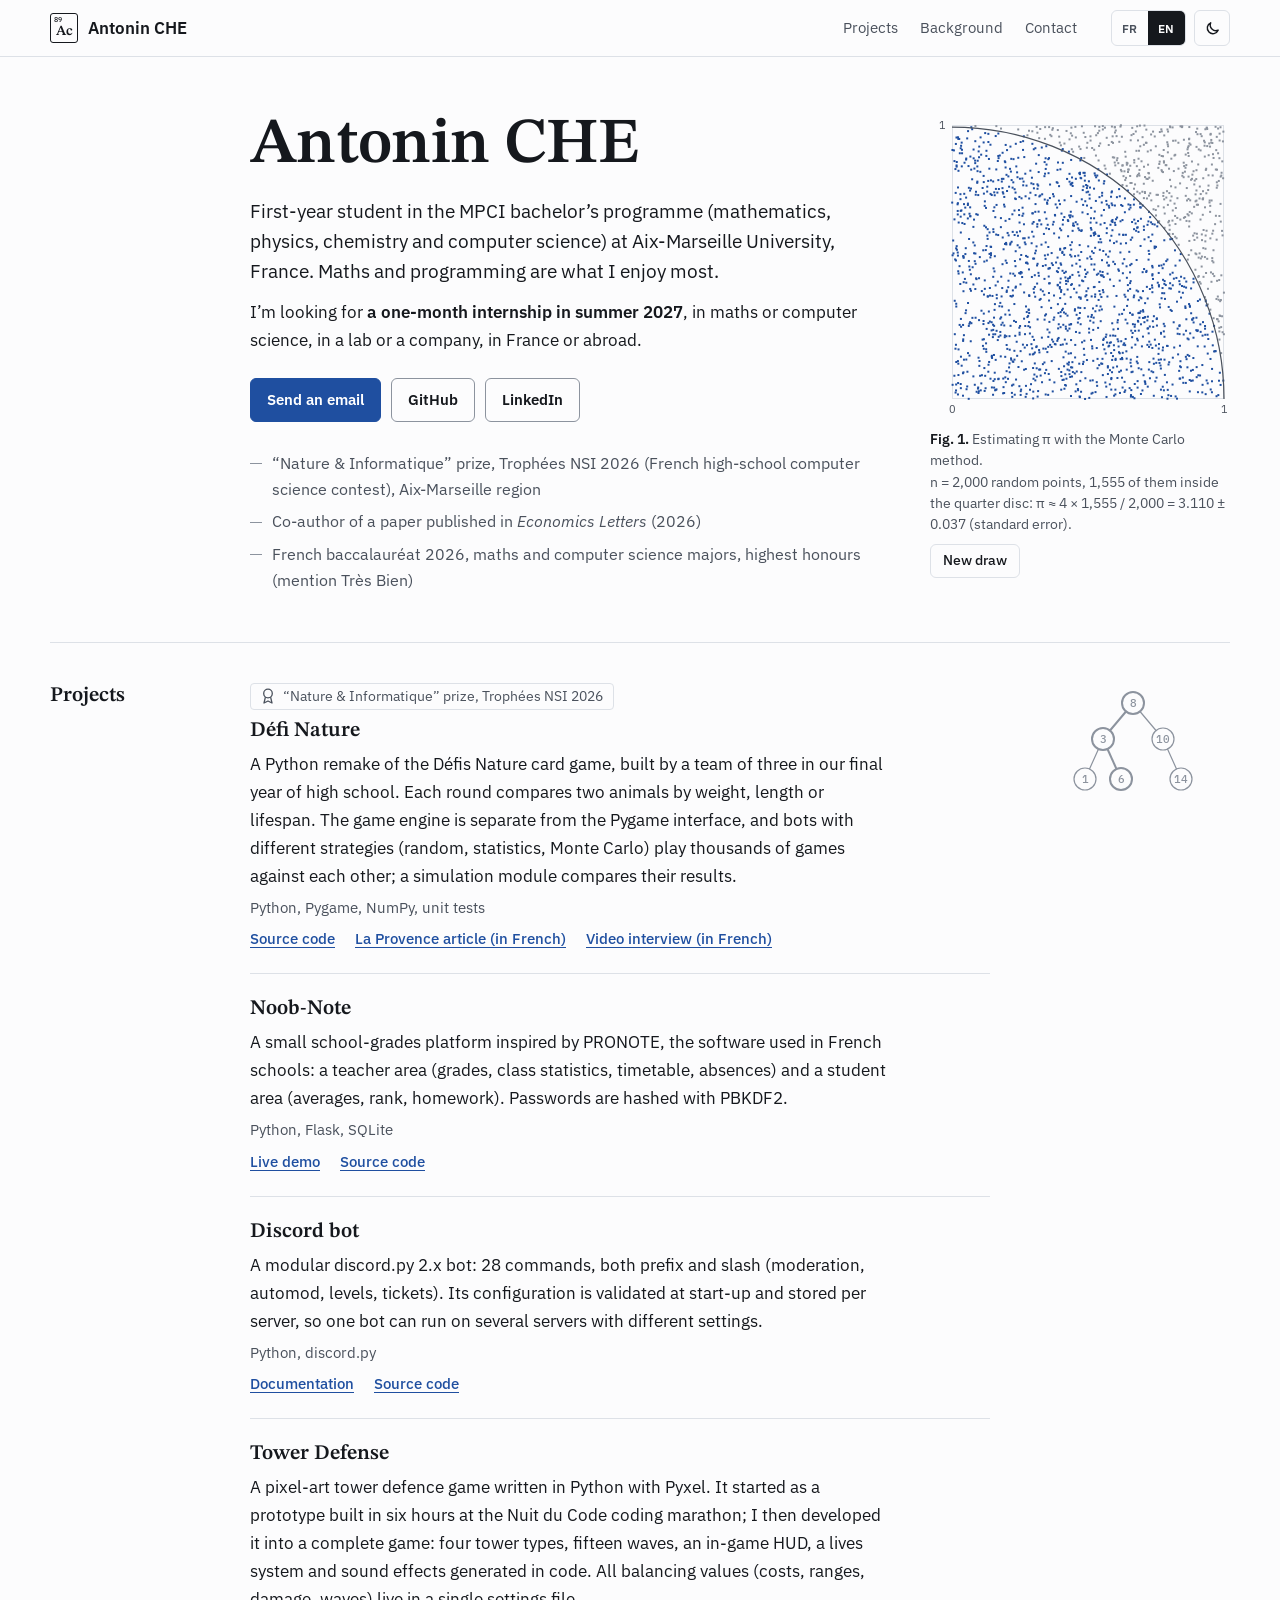
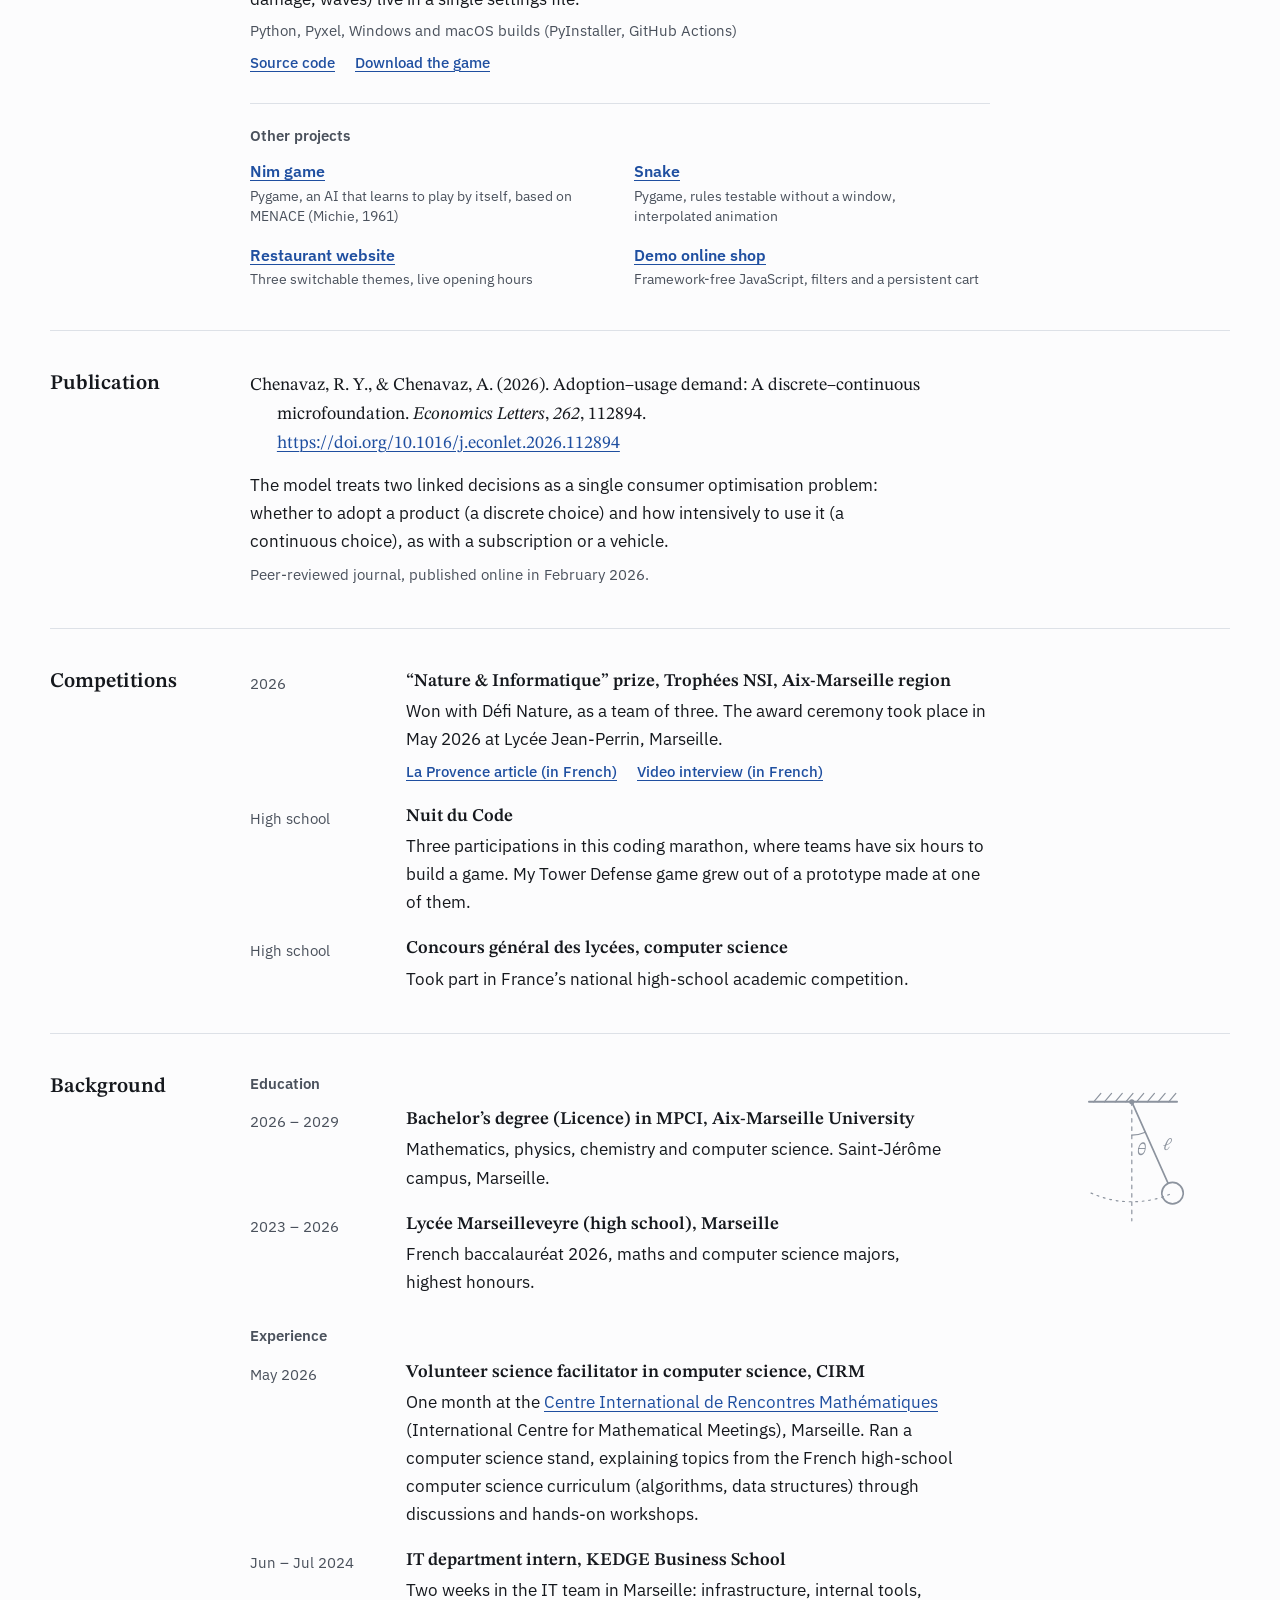
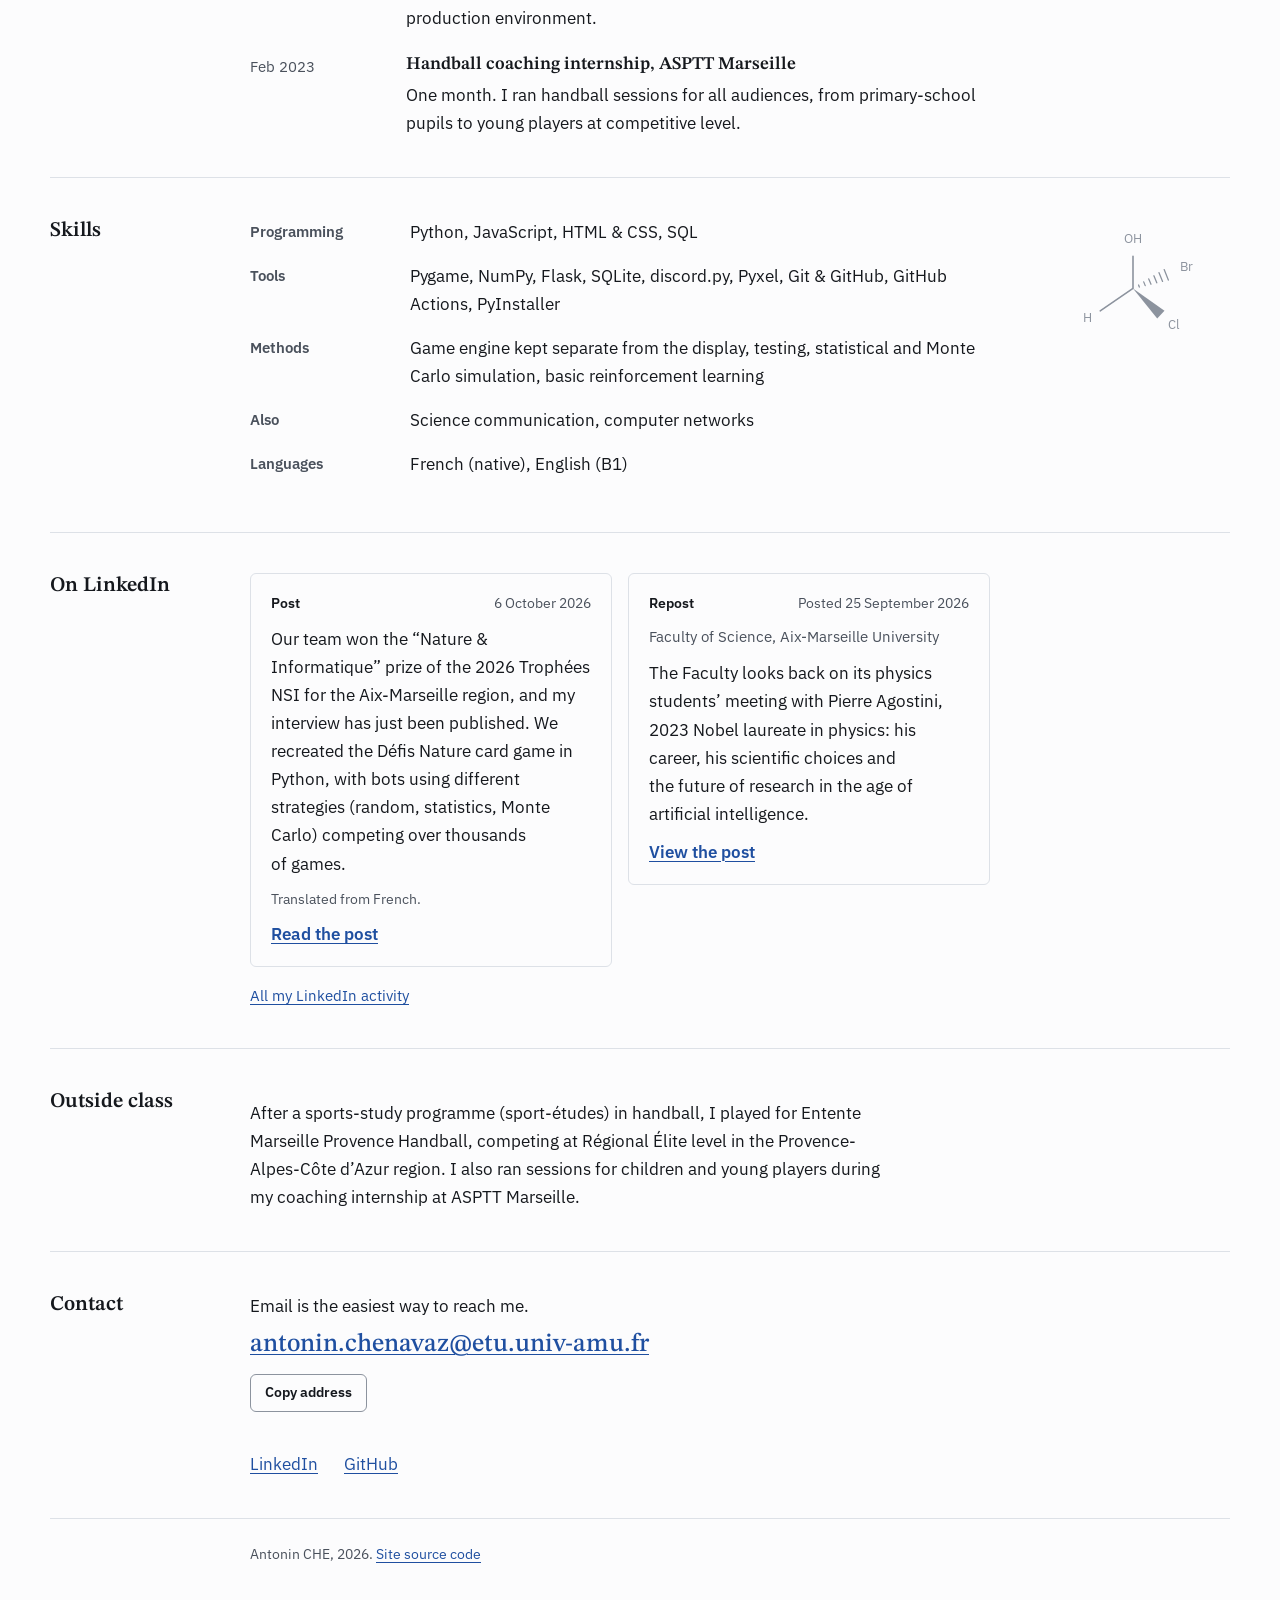
==== commit a3182370: "Update index.html" ====
--- a/docs/index.html
+++ b/docs/index.html
@@ -1,400 +1,749 @@
-<!doctype html>
-<html lang="fr">
-<head>
-  <meta charset="utf-8" />
-  <meta name="viewport" content="width=device-width,initial-scale=1" />
-  <meta name="description" content="Antonin CHE — étudiant en Licence MPCI (Mathématiques, Physique, Chimie, Informatique) à Aix-Marseille Université. Profil scientifique orienté maths & informatique, lauréat du Trophée NSI avec Défi Nature. En recherche d'un stage de L1." />
-  <meta name="author" content="Antonin CHE" />
-  <title>Antonin CHE — Étudiant en Licence MPCI · Portfolio</title>
-
-  <link rel="preconnect" href="https://fonts.googleapis.com">
-  <link rel="preconnect" href="https://fonts.gstatic.com" crossorigin>
-  <link href="https://fonts.googleapis.com/css2?family=Inter:wght@400;500;600;700;800&display=swap" rel="stylesheet">
-
-  <link rel="stylesheet" href="css/styles.css" />
-
-  <!-- Applique le thème avant le rendu pour éviter tout flash (clair/sombre) -->
-  <script>
-    (function () {
-      try {
-        var t = localStorage.getItem("antonin_theme");
-        if (!t) t = window.matchMedia("(prefers-color-scheme: dark)").matches ? "dark" : "light";
-        document.documentElement.dataset.theme = t;
-      } catch (e) {
-        document.documentElement.dataset.theme = "light";
-      }
-    })();
-  </script>
-</head>
-
-<body>
-  <header class="topbar">
-    <a class="brand" href="#top" aria-label="Retour en haut">
-      <span class="dot"></span>
+<!doctype html><html><head><meta charset=utf8><meta name=viewport content="width=device-width,initial-scale=1,viewport-fit=cover"><style>:root{color-scheme:light;box-sizing:border-box;padding-top:env(safe-area-inset-top,0px);padding-bottom:env(safe-area-inset-bottom,0px)}html{scroll-padding-top:env(safe-area-inset-top,0px)}body{margin:0;padding:0;font:14px -apple-system,BlinkMacSystemFont,sans-serif;background:#fff;color:#000}img{max-width:100%}[hidden]:not([hidden=until-found i]){display:none!important}</style></head><body>
+<title>Antonin CHE</title>
+<link rel="preconnect" href="https://fonts.googleapis.com">
+<link rel="preconnect" href="https://fonts.gstatic.com" crossorigin>
+<link rel="stylesheet" href="https://fonts.googleapis.com/css2?family=IBM+Plex+Mono:wght@400;500&family=IBM+Plex+Sans:ital,wght@0,400;0,500;0,600;1,400&family=STIX+Two+Text:ital,wght@0,400..700;1,400..700&display=swap">
+<script>
+  /* Langue (FR/EN) et thème choisis avant l'affichage, pour éviter un flash. */
+  (function () {
+    var r = document.documentElement, l = null, t = null, h = (location.hash || "").toLowerCase();
+    try { l = localStorage.getItem("ac-lang"); t = localStorage.getItem("ac-theme"); } catch (e) {}
+    if (h === "#en" || h === "#fr") l = h.slice(1);
+    if (l !== "fr" && l !== "en") l = /^fr/i.test(navigator.language || "fr") ? "fr" : "en";
+    r.setAttribute("data-lang", l);
+    r.lang = l;
+    if (t === "light" || t === "dark") r.setAttribute("data-theme", t);
+  })();
+</script>
+<style>
+  /* Mise en page : titres de section dans la colonne de gauche, contenu au centre,
+     figures au trait dans la marge de droite (grand écran). Une seule couleur d'accent. */
+  :root {
+    --bg: #FCFCFD;
+    --surface: #F3F5F8;
+    --ink: #15181D;
+    --ink-2: #4A515C;
+    --ink-3: #8C939E;
+    --rule: #DDE1E7;
+    --accent: #1F4FA0;
+    --accent-2: #173C7A;
+    --accent-ink: #FFFFFF;
+
+    --f-display: "STIX Two Text", "STIX Two", "Times New Roman", Times, serif;
+    --f-body: "IBM Plex Sans", "Segoe UI", system-ui, -apple-system, Roboto, "Helvetica Neue", Arial, sans-serif;
+    --f-mono: "IBM Plex Mono", ui-monospace, "SF Mono", Menlo, Consolas, monospace;
+
+    --pad: 16px;
+    --mcol: 0px;
+    --gap: 40px;
+    --top-h: 56px;
+  }
+  @media (prefers-color-scheme: dark) {
+    :root:not([data-theme="light"]) {
+      --bg: #101317;
+      --surface: #171B21;
+      --ink: #E6E9ED;
+      --ink-2: #A7AEB8;
+      --ink-3: #6B7480;
+      --rule: #282E36;
+      --accent: #8FB1F0;
+      --accent-2: #B4CBF6;
+      --accent-ink: #0E1726;
+      color-scheme: dark;
+    }
+  }
+  :root[data-theme="dark"] {
+    --bg: #101317;
+    --surface: #171B21;
+    --ink: #E6E9ED;
+    --ink-2: #A7AEB8;
+    --ink-3: #6B7480;
+    --rule: #282E36;
+    --accent: #8FB1F0;
+    --accent-2: #B4CBF6;
+    --accent-ink: #0E1726;
+    color-scheme: dark;
+  }
+
+  html { -webkit-text-size-adjust: 100%; }
+  @media (prefers-reduced-motion: no-preference) { html { scroll-behavior: smooth; } }
+  body { margin: 0; background: var(--bg); color: var(--ink); font: 400 1.0625rem/1.65 var(--f-body); -webkit-font-smoothing: antialiased; }
+  :root:not([data-lang="en"]) [data-l="en"],
+  :root[data-lang="en"] [data-l="fr"] { display: none !important; }
+
+  a { color: var(--accent); text-decoration-thickness: 1px; text-underline-offset: 3px; }
+  a:hover { color: var(--accent-2); }
+  :focus-visible { outline: 2px solid var(--accent); outline-offset: 3px; border-radius: 3px; }
+  h1, h2, h3 { text-wrap: balance; }
+  p, li, dd { text-wrap: pretty; }
+  .nw { white-space: nowrap; }
+
+  .skip { position: absolute; left: 12px; top: -80px; z-index: 50; padding: 10px 14px; border-radius: 6px; background: var(--ink); color: var(--bg); font-weight: 600; text-decoration: none; }
+  .skip:focus { top: calc(env(safe-area-inset-top, 0px) + 10px); color: var(--bg); }
+
+  /* ---------- barre du haut ---------- */
+  .top { position: sticky; top: env(safe-area-inset-top, 0px); z-index: 20; background: var(--bg); border-bottom: 1px solid var(--rule); }
+  .top__in { max-width: 1180px; margin-inline: auto; padding-inline: var(--pad); height: var(--top-h); display: flex; align-items: center; gap: 16px; }
+  .brand { display: inline-flex; align-items: center; gap: 10px; color: var(--ink); text-decoration: none; font-weight: 600; white-space: nowrap; }
+  .brand:hover { color: var(--ink); }
+  .brand__tile { position: relative; box-sizing: border-box; width: 28px; height: 30px; padding-top: 5px; border: 1.5px solid var(--ink); border-radius: 3px; display: grid; place-items: center; font: 600 14px/1 var(--f-display); }
+  .brand__tile small { position: absolute; top: 2px; left: 3px; font: 500 7px/1 var(--f-body); }
+  .nav { display: none; gap: 22px; margin-left: auto; }
+  .nav a { color: var(--ink-2); text-decoration: none; font-size: .95rem; }
+  .nav a:hover { color: var(--ink); text-decoration: underline; }
+  .tools { display: flex; align-items: center; gap: 8px; margin-left: auto; }
+  .seg { display: inline-flex; border: 1px solid var(--rule); border-radius: 6px; overflow: hidden; }
+  .seg button { min-height: 34px; padding: 0 10px; border: 0; background: transparent; color: var(--ink-2); font: 600 .78rem/1 var(--f-body); letter-spacing: .04em; cursor: pointer; }
+  .seg button[aria-pressed="true"] { background: var(--ink); color: var(--bg); }
+  .icon-btn { width: 36px; height: 36px; padding: 0; display: grid; place-items: center; border: 1px solid var(--rule); border-radius: 6px; background: transparent; color: var(--ink); cursor: pointer; }
+  .icon-btn svg { width: 17px; height: 17px; }
+  .i-sun { display: none; }
+  @media (prefers-color-scheme: dark) {
+    :root:not([data-theme="light"]) .i-sun { display: block; }
+    :root:not([data-theme="light"]) .i-moon { display: none; }
+  }
+  :root[data-theme="dark"] .i-sun { display: block; }
+  :root[data-theme="dark"] .i-moon { display: none; }
+
+  /* ---------- grille ---------- */
+  .page { max-width: 1180px; margin-inline: auto; padding-inline: var(--pad); }
+  .row { display: grid; grid-template-columns: minmax(0, 1fr); column-gap: var(--gap); }
+  .sec { padding-block: 40px; border-top: 1px solid var(--rule); scroll-margin-top: calc(var(--top-h) + 8px); }
+  .sec__label { margin: 0 0 16px; font: 600 1.4rem/1.2 var(--f-display); }
+  .sec__body { min-width: 0; }
+  .aside { display: none; color: var(--ink-3); }
+  .fig { display: block; width: 100%; height: auto; overflow: visible; }
+  .fig__t { font: 400 12px var(--f-body); }
+  .fig__mono { font: 500 10.5px var(--f-mono); }
+  .fig__it { font: italic 400 15px var(--f-display); }
+
+  /* ---------- en-tête ---------- */
+  .hero { padding-block: 56px 48px; }
+  .hero h1 { margin: 0; font: 600 clamp(2.6rem, 7vw, 4rem)/1.02 var(--f-display); letter-spacing: -.01em; }
+  .lead { margin: 18px 0 0; max-width: 34em; font-size: 1.2rem; line-height: 1.55; }
+  .seek { margin: 12px 0 0; max-width: 36em; }
+  .seek strong { font-weight: 600; }
+  .cta { display: flex; flex-wrap: wrap; gap: 10px; margin-top: 24px; }
+  .btn { display: inline-flex; align-items: center; min-height: 42px; padding: 0 16px; border: 1px solid var(--ink-3); border-radius: 6px; color: var(--ink); font: 600 .95rem/1 var(--f-body); text-decoration: none; }
+  .btn:hover { border-color: var(--ink); color: var(--ink); background: var(--surface); }
+  .btn--main { border-color: var(--accent); background: var(--accent); color: var(--accent-ink); }
+  .btn--main:hover { border-color: var(--accent-2); background: var(--accent-2); color: var(--accent-ink); }
+  .facts { list-style: none; margin: 28px 0 0; padding: 0; display: grid; gap: 6px; color: var(--ink-2); font-size: 1rem; }
+  .facts li { display: grid; grid-template-columns: 12px minmax(0, 1fr); gap: 10px; }
+  .facts li::before { content: ""; width: 12px; height: 1px; margin-top: .85em; background: var(--ink-3); }
+
+  /* Fig. 1 : Monte-Carlo */
+  .mc { margin: 36px 0 0; max-width: 340px; }
+  .mc canvas { display: block; width: 100%; aspect-ratio: 1 / 1; max-width: 100%; }
+  .mc figcaption { margin-top: 10px; color: var(--ink-2); font-size: .86rem; line-height: 1.5; }
+  .mc figcaption b { color: var(--ink); font-weight: 600; }
+  .mc__res { display: block; margin-top: 2px; font-variant-numeric: tabular-nums; }
+  .mc__btn { margin-top: 10px; min-height: 34px; padding: 0 12px; border: 1px solid var(--rule); border-radius: 6px; background: transparent; color: var(--ink); font: 500 .85rem/1 var(--f-body); cursor: pointer; }
+  .mc__btn:hover { border-color: var(--ink-3); background: var(--surface); }
+
+  /* ---------- projets ---------- */
+  .projects { list-style: none; margin: 0; padding: 0; }
+  .proj { padding-block: 22px; border-top: 1px solid var(--rule); }
+  .proj:first-child { padding-top: 0; border-top: 0; }
+  .proj h3 { margin: 0; font: 600 1.3rem/1.25 var(--f-display); }
+  .proj p { margin: 6px 0 0; max-width: 64ch; }
+  .proj .award { display: inline-flex; align-items: center; gap: 8px; margin: 0 0 8px; padding: 3px 10px; border: 1px solid var(--rule); border-radius: 4px; color: var(--ink-2); font-size: .85rem; line-height: 1.4; }
+  .award svg { flex: none; width: 14px; height: 16px; }
+  .stack { color: var(--ink-2); font-size: .92rem; }
+  .links { display: flex; flex-wrap: wrap; gap: 4px 20px; margin-top: 8px; font-weight: 500; font-size: .95rem; }
+  .more { margin-top: 6px; padding-top: 22px; border-top: 1px solid var(--rule); }
+  .more h3 { margin: 0 0 12px; color: var(--ink-2); font: 600 .95rem/1.3 var(--f-body); }
+  .more ul { list-style: none; margin: 0; padding: 0; display: grid; grid-template-columns: minmax(0, 1fr); gap: 14px 28px; }
+  .more a { font-weight: 600; font-size: .98rem; }
+  .more__d { display: block; color: var(--ink-2); font-size: .9rem; line-height: 1.45; }
+
+  /* ---------- publication ---------- */
+  .ref { margin: 0; padding-left: 1.5em; text-indent: -1.5em; font: 400 1.12rem/1.6 var(--f-display); }
+  .ref a { overflow-wrap: anywhere; }
+  .pub-sum { margin: 14px 0 0; max-width: 64ch; }
+  .pub-meta { margin: 8px 0 0; color: var(--ink-2); font-size: .92rem; }
+
+  /* ---------- listes datées ---------- */
+  .group + .group { margin-top: 30px; }
+  .group__t { margin: 0 0 14px; color: var(--ink-2); font: 600 .95rem/1.3 var(--f-body); }
+  .entries { list-style: none; margin: 0; padding: 0; display: grid; gap: 20px; }
+  .entry { display: grid; grid-template-columns: minmax(0, 1fr); gap: 2px; }
+  .entry__when { color: var(--ink-2); font-size: .92rem; font-variant-numeric: tabular-nums; }
+  .entry h3 { margin: 0; font: 600 1.12rem/1.35 var(--f-display); }
+  .entry p { margin: 4px 0 0; max-width: 64ch; }
+  .entry .links { margin-top: 6px; }
+
+  /* ---------- compétences ---------- */
+  .skills { margin: 0; display: grid; grid-template-columns: minmax(0, 1fr); gap: 2px 24px; }
+  .skills dt { color: var(--ink-2); font-size: .92rem; font-weight: 600; }
+  .skills dd { margin: 0 0 14px; }
+
+  /* ---------- LinkedIn ---------- */
+  .posts { display: grid; grid-template-columns: minmax(0, 1fr); align-items: start; gap: 16px; }
+  .post { display: flex; flex-direction: column; gap: 10px; min-width: 0; padding: 18px 20px; border: 1px solid var(--rule); border-radius: 6px; }
+  .post__top { display: flex; flex-wrap: wrap; justify-content: space-between; gap: 4px 12px; color: var(--ink-2); font-size: .88rem; }
+  .post__kind { color: var(--ink); font-weight: 600; }
+  .post__from { margin: 0; color: var(--ink-2); font-size: .92rem; }
+  .post__text { margin: 0; }
+  .post__note { margin: 0; color: var(--ink-2); font-size: .85rem; }
+  .post__link { font-weight: 600; }
+  .allact { margin: 16px 0 0; font-size: .95rem; }
+
+  /* ---------- à côté, contact, pied ---------- */
+  .prose p { margin: 0; max-width: 64ch; }
+  .prose p + p { margin-top: 10px; }
+  .mail { margin: 0; font: 500 clamp(1.15rem, 4.2vw, 1.6rem)/1.3 var(--f-display); overflow-wrap: anywhere; }
+  .copy { margin-top: 12px; min-height: 38px; padding: 0 14px; border: 1px solid var(--ink-3); border-radius: 6px; background: transparent; color: var(--ink); font: 600 .9rem/1 var(--f-body); cursor: pointer; }
+  .copy:hover { border-color: var(--ink); background: var(--surface); }
+  .status { min-height: 1.4em; margin: 8px 0 0; color: var(--ink-2); font-size: .9rem; }
+  .contact-links { list-style: none; margin: 10px 0 0; padding: 0; display: flex; flex-wrap: wrap; gap: 8px 26px; }
+  .foot { padding-block: 24px 44px; border-top: 1px solid var(--rule); color: var(--ink-2); font-size: .88rem; }
+  .foot p { margin: 0; }
+
+  /* ---------- tailles d'écran ---------- */
+  @media (max-width: 759px) {
+    .mc { max-width: 280px; }
+  }
+  @media (min-width: 560px) {
+    .more ul { grid-template-columns: repeat(2, minmax(0, 1fr)); }
+    .entry { grid-template-columns: 8.5rem minmax(0, 1fr); column-gap: 20px; }
+    .entry__when { padding-top: 3px; }
+    .skills { grid-template-columns: 8.5rem minmax(0, 1fr); }
+    .skills dt { padding-top: 2px; }
+  }
+  @media (min-width: 640px) {
+    .posts { grid-template-columns: repeat(2, minmax(0, 1fr)); }
+  }
+  @media (min-width: 760px) {
+    :root { --pad: 28px; --mcol: 150px; }
+    .nav { display: flex; }
+    .tools { margin-left: 18px; }
+    .row { grid-template-columns: var(--mcol) minmax(0, 1fr); }
+    .sec__label { margin: 0; padding-top: 1px; font-size: 1.3rem; }
+    .hero__main, .mc, .sec__body, .foot__body { grid-column: 2; }
+  }
+  @media (min-width: 1100px) {
+    :root { --mcol: 160px; }
+    .row { grid-template-columns: var(--mcol) minmax(0, 1fr) 200px; }
+    .hero { grid-template-columns: var(--mcol) minmax(0, 1fr) 300px; }
+    .mc { grid-column: 3; grid-row: 1; margin: 6px 0 0; }
+    .aside { display: block; padding: 4px 0 0 28px; }
+    .aside .fig { max-width: 150px; }
+  }
+
+  @media print {
+    .top, .skip, .mc__btn, .copy, .status, .aside { display: none !important; }
+    body { background: #FFFFFF; color: #000000; font-size: 10.5pt; }
+    .sec { padding-block: 12px; break-inside: avoid; }
+    a { color: #000000; }
+  }
+</style>
+<!--
+  MODIFIER CE SITE
+  - Chaque texte existe deux fois : data-l="fr" (français) et data-l="en" (anglais). Modifie les deux.
+  - Section LinkedIn : cherche « LINKEDIN » plus bas et remplace le type, la date, le texte et le lien des deux cartes.
+  - La figure 1 (estimation de π par Monte-Carlo) est dessinée par le script en bas de page.
+-->
+<a class="skip" href="#projets"><span data-l="fr">Aller aux projets</span><span data-l="en">Skip to projects</span></a>
+
+<header class="top">
+  <div class="top__in">
+    <a class="brand" href="#haut">
+      <span class="brand__tile" aria-hidden="true"><small>89</small>Ac</span>
       <span>Antonin CHE</span>
     </a>
-
-    <nav class="nav" aria-label="Navigation principale">
-      <a href="#profil">Profil</a>
-      <a href="#parcours">Parcours</a>
-      <a href="#skills">Compétences</a>
-      <a href="#projets">Projets</a>
-      <a href="#defi-nature">Trophée NSI</a>
+    <nav class="nav" id="nav" aria-label="Sections de la page">
+      <a href="#projets"><span data-l="fr">Projets</span><span data-l="en">Projects</span></a>
+      <a href="#parcours"><span data-l="fr">Parcours</span><span data-l="en">Background</span></a>
       <a href="#contact">Contact</a>
     </nav>
-
-    <div class="actions">
-      <button id="themeBtn" class="btn ghost" type="button" aria-label="Changer le thème">
-        <span class="icon" aria-hidden="true">☾</span>
+    <div class="tools">
+      <div class="seg" id="lang-group" role="group" aria-label="Langue du site">
+        <button type="button" id="lang-fr" data-lang-btn="fr" lang="fr" aria-pressed="true">FR</button>
+        <button type="button" id="lang-en" data-lang-btn="en" lang="en" aria-pressed="false">EN</button>
+      </div>
+      <button type="button" class="icon-btn" id="theme-btn" aria-label="Passer en mode sombre" title="Passer en mode sombre">
+        <svg class="i-moon" viewBox="0 0 24 24" fill="none" stroke="currentColor" stroke-width="2" stroke-linecap="round" stroke-linejoin="round" aria-hidden="true"><path d="M20 14.5A8 8 0 0 1 9.5 4a8 8 0 1 0 10.5 10.5z"/></svg>
+        <svg class="i-sun" viewBox="0 0 24 24" fill="none" stroke="currentColor" stroke-width="2" stroke-linecap="round" aria-hidden="true"><circle cx="12" cy="12" r="4.2"/><path d="M12 2.5v2.2M12 19.3v2.2M2.5 12h2.2M19.3 12h2.2M5.3 5.3l1.6 1.6M17.1 17.1l1.6 1.6M5.3 18.7l1.6-1.6M17.1 6.9l1.6-1.6"/></svg>
       </button>
-      <a class="btn primary" href="https://github.com/antoninche" target="_blank" rel="noreferrer">GitHub</a>
-      <button id="menuBtn" class="btn ghost mobileOnly" type="button" aria-label="Ouvrir le menu">☰</button>
-    </div>
-  </header>
-
-  <div id="mobileMenu" class="mobileMenu" hidden>
-    <a href="#profil">Profil</a>
-    <a href="#parcours">Parcours</a>
-    <a href="#skills">Compétences</a>
-    <a href="#projets">Projets</a>
-    <a href="#defi-nature">Trophée NSI</a>
-    <a href="#contact">Contact</a>
+    </div>
   </div>
-
-  <main id="top">
-    <!-- ─────────────────────────── HERO / PROFIL ─────────────────────────── -->
-    <section id="profil" class="hero">
-      <div class="heroLeft">
-        <p class="badge">🎓 Étudiant en Licence MPCI · Aix-Marseille Université</p>
-
-        <h1>
-          Antonin CHE
-        </h1>
-        <p class="role">
-          Profil scientifique polyvalent — <span class="accent">maths</span> &amp;
-          <span class="accent">informatique</span> avant tout, cap
-          <span class="accent">ingénieur / recherche</span>.
-        </p>
-
-        <p class="lead">
-          Étudiant en <strong>Licence MPCI</strong> (Mathématiques, Physique, Chimie, Informatique).
-          Je conçois des projets en <strong>Python</strong>, <strong>web</strong> et <strong>bases de données</strong> :
-          architecture propre, code modulaire, goût de la rigueur et de la compétition.
-          <span class="muted">Actuellement en recherche d'un <strong>stage de L1</strong>.</span>
-        </p>
-
-        <div class="cta">
-          <a class="btn primary" href="#projets">Voir mes projets</a>
-          <a class="btn ghost" href="#contact">Me contacter</a>
-        </div>
+</header>
+
+<div class="page">
+<main>
+
+  <!-- ============================== EN-TÊTE ============================== -->
+  <section class="row hero" id="haut">
+    <div class="hero__main">
+      <h1>Antonin CHE</h1>
+      <p class="lead" data-l="fr">Étudiant en première année de licence MPCI (mathématiques, physique, chimie et informatique) à Aix-Marseille Université. J’aime surtout les maths et la programmation.</p>
+      <p class="lead" data-l="en">First-year student in the MPCI bachelor’s programme (mathematics, physics, chemistry and computer science) at Aix-Marseille University, France. Maths and programming are what I enjoy most.</p>
+      <p class="seek" data-l="fr">Je cherche <strong>un stage d’un mois pour l’été 2027</strong>, en maths ou en informatique, en laboratoire ou en entreprise, en France ou à l’étranger.</p>
+      <p class="seek" data-l="en">I’m looking for <strong>a one-month internship in summer 2027</strong>, in maths or computer science, in a lab or a company, in France or abroad.</p>
+      <div class="cta">
+        <a class="btn btn--main" data-mail href="#contact"><span data-l="fr">Écrire un e-mail</span><span data-l="en">Send an email</span></a>
+        <a class="btn" href="https://github.com/antoninche" target="_blank" rel="noopener noreferrer">GitHub</a>
+        <a class="btn" href="https://www.linkedin.com/in/antonin-chenavaz-9b9215421/" target="_blank" rel="noopener noreferrer">LinkedIn</a>
       </div>
-
-      <div class="heroRight">
-        <div class="card idCard reveal">
-          <div class="idHead">
-            <span class="idAvatar" aria-hidden="true">AC</span>
-            <div>
-              <p class="idName">Antonin CHE</p>
-              <p class="idTitle muted">Étudiant · Licence MPCI</p>
-            </div>
-          </div>
-
-          <ul class="idList">
-            <li class="idRow">
-              <span class="idIcon" aria-hidden="true">🎓</span>
-              <span class="idLabel">Formation</span>
-              <span class="idValue">Licence MPCI — AMU (Saint-Jérôme), rentrée 2026</span>
-            </li>
-            <li class="idRow">
-              <span class="idIcon" aria-hidden="true">📍</span>
-              <span class="idLabel">Localisation</span>
-              <span class="idValue">Marseille</span>
-            </li>
-            <li class="idRow">
-              <span class="idIcon" aria-hidden="true">💻</span>
-              <span class="idLabel">Stack</span>
-              <span class="idValue">Python · HTML/CSS/JS · SQL</span>
-            </li>
-            <li class="idRow">
-              <span class="idIcon" aria-hidden="true">🎯</span>
-              <span class="idLabel">Objectif</span>
-              <span class="idValue">École d'ingénieur / recherche</span>
-            </li>
-          </ul>
-
-          <a class="idTrophy" href="#defi-nature">
-            <span class="idTrophyIcon" aria-hidden="true">🏆</span>
-            <span><strong>Lauréat du Trophée NSI</strong> — projet Défi Nature</span>
-          </a>
-        </div>
+      <ul class="facts">
+        <li><span data-l="fr">Prix «&nbsp;Nature &amp; Informatique&nbsp;» des Trophées NSI 2026, académie d’Aix-Marseille</span><span data-l="en">“Nature &amp; Informatique” prize, Trophées NSI 2026 (French high-school computer science contest), Aix-Marseille region</span></li>
+        <li><span data-l="fr">Co-auteur d’un article publié dans <i>Economics Letters</i> (2026)</span><span data-l="en">Co-author of a paper published in <i>Economics Letters</i> (2026)</span></li>
+        <li><span data-l="fr">Bac général 2026, spécialités mathématiques et NSI, mention Très Bien</span><span data-l="en">French baccalauréat 2026, maths and computer science majors, highest honours (mention Très Bien)</span></li>
+      </ul>
+    </div>
+    <figure class="mc" id="mc">
+      <canvas id="mc-canvas" width="300" height="300" role="img" aria-label="Nuage de points aléatoires dans un carré unité, avec le quart de disque de rayon 1"></canvas>
+      <figcaption>
+        <span data-l="fr"><b>Fig. 1.</b> Estimation de π par la méthode de Monte-Carlo.</span><span data-l="en"><b>Fig. 1.</b> Estimating π with the Monte Carlo method.</span>
+        <span class="mc__res" id="mc-res" aria-live="polite"></span>
+      </figcaption>
+      <button type="button" class="mc__btn" id="mc-btn"><span data-l="fr">Nouveau tirage</span><span data-l="en">New draw</span></button>
+    </figure>
+  </section>
+
+  <!-- ============================== PROJETS ============================== -->
+  <section class="row sec" id="projets">
+    <h2 class="sec__label"><span data-l="fr">Projets</span><span data-l="en">Projects</span></h2>
+    <div class="sec__body">
+      <ul class="projects">
+        <li class="proj">
+          <p class="award">
+            <svg viewBox="0 0 14 16" fill="none" stroke="currentColor" stroke-width="1.3" stroke-linejoin="round" aria-hidden="true"><circle cx="7" cy="5.5" r="4.3"/><path d="M4.4 9.1 3 15l4-2 4 2-1.4-5.9"/></svg>
+            <span data-l="fr">Prix «&nbsp;Nature &amp; Informatique&nbsp;», Trophées NSI 2026</span><span data-l="en">“Nature &amp; Informatique” prize, Trophées NSI 2026</span>
+          </p>
+          <h3>Défi Nature</h3>
+          <p data-l="fr">Recréation en Python du jeu de cartes Défis Nature, à trois, en terminale NSI. À chaque manche, on compare le poids, la longueur ou la longévité de deux animaux. Le moteur de jeu est séparé de l’interface Pygame, et des robots aux stratégies variées (hasard, statistiques, <span class="nw">Monte-Carlo</span>) s’affrontent sur des milliers de parties&nbsp;; un module de simulations compare leurs résultats.</p>
+          <p data-l="en">A Python remake of the Défis Nature card game, built by a team of three in our final year of high school. Each round compares two animals by weight, length or lifespan. The game engine is separate from the Pygame interface, and bots with different strategies (random, statistics, Monte Carlo) play thousands of games against each other; a simulation module compares their results.</p>
+          <p class="stack">Python, Pygame, NumPy<span data-l="fr">, tests unitaires</span><span data-l="en">, unit tests</span></p>
+          <p class="links">
+            <a href="https://github.com/NSI-Term-2025-2026/defi-nature-trophee-nsi" target="_blank" rel="noopener noreferrer"><span data-l="fr">Code source</span><span data-l="en">Source code</span></a>
+            <a href="https://www.laprovence.com/article/economie/1713784269784/au-lycee-jean-perrin-a-marseille-les-trophees-nsi-recompensent-les-informaticiens-de-demain" target="_blank" rel="noopener noreferrer"><span data-l="fr">Article de La Provence</span><span data-l="en">La Provence article (in French)</span></a>
+            <a href="https://www.instagram.com/reel/DeJd5dIhb5S/" target="_blank" rel="noopener noreferrer"><span data-l="fr">Interview vidéo</span><span data-l="en">Video interview (in French)</span></a>
+          </p>
+        </li>
+        <li class="proj">
+          <h3>Noob-Note</h3>
+          <p data-l="fr">Un mini-PRONOTE en ligne&nbsp;: un espace professeur (notes, statistiques par classe, emploi du temps, absences) et un espace élève (moyennes, rang, devoirs). Les mots de passe sont hachés avec PBKDF2.</p>
+          <p data-l="en">A small school-grades platform inspired by PRONOTE, the software used in French schools: a teacher area (grades, class statistics, timetable, absences) and a student area (averages, rank, homework). Passwords are hashed with PBKDF2.</p>
+          <p class="stack">Python, Flask, SQLite</p>
+          <p class="links">
+            <a href="https://noob-note.onrender.com" target="_blank" rel="noopener noreferrer"><span data-l="fr">Démo en ligne</span><span data-l="en">Live demo</span></a>
+            <a href="https://github.com/antoninche/noob-note" target="_blank" rel="noopener noreferrer"><span data-l="fr">Code source</span><span data-l="en">Source code</span></a>
+          </p>
+        </li>
+        <li class="proj">
+          <h3><span data-l="fr">Bot Discord</span><span data-l="en">Discord bot</span></h3>
+          <p data-l="fr">Un bot modulaire en discord.py 2.x&nbsp;: 28 commandes, en préfixe et en slash (modération, automod, niveaux, tickets). La configuration est validée au démarrage et stockée par serveur, ce qui permet au même bot de tourner sur plusieurs serveurs.</p>
+          <p data-l="en">A modular discord.py 2.x bot: 28 commands, both prefix and slash (moderation, automod, levels, tickets). Its configuration is validated at start-up and stored per server, so one bot can run on several servers with different settings.</p>
+          <p class="stack">Python, discord.py</p>
+          <p class="links">
+            <a href="https://antoninche.github.io/bot-discord/" target="_blank" rel="noopener noreferrer">Documentation</a>
+            <a href="https://github.com/antoninche/bot-discord" target="_blank" rel="noopener noreferrer"><span data-l="fr">Code source</span><span data-l="en">Source code</span></a>
+          </p>
+        </li>
+        <li class="proj">
+          <h3>Tower Defense</h3>
+          <p data-l="fr">Un jeu de défense de tours en pixel art, écrit en Python avec Pyxel. Parti d’un prototype réalisé en six heures à la Nuit du Code, je l’ai repris pour en faire un jeu complet&nbsp;: quatre types de tours, quinze vagues, interface de jeu, système de vies et effets sonores générés par le code. Tout l’équilibrage (coûts, portées, dégâts, vagues) tient dans un seul fichier de réglages.</p>
+          <p data-l="en">A pixel-art tower defence game written in Python with Pyxel. It started as a prototype built in six hours at the Nuit du Code coding marathon; I then developed it into a complete game: four tower types, fifteen waves, an in-game HUD, a lives system and sound effects generated in code. All balancing values (costs, ranges, damage, waves) live in a single settings file.</p>
+          <p class="stack"><span data-l="fr">Python, Pyxel, exécutables Windows et macOS (PyInstaller, GitHub Actions)</span><span data-l="en">Python, Pyxel, Windows and macOS builds (PyInstaller, GitHub Actions)</span></p>
+          <p class="links">
+            <a href="https://github.com/antoninche/tower-defense" target="_blank" rel="noopener noreferrer"><span data-l="fr">Code source</span><span data-l="en">Source code</span></a>
+            <a href="https://github.com/antoninche/tower-defense/releases" target="_blank" rel="noopener noreferrer"><span data-l="fr">Télécharger le jeu</span><span data-l="en">Download the game</span></a>
+          </p>
+        </li>
+      </ul>
+
+      <div class="more">
+        <h3><span data-l="fr">Autres projets</span><span data-l="en">Other projects</span></h3>
+        <ul>
+          <li><a href="https://github.com/antoninche/jeu-de-nim" target="_blank" rel="noopener noreferrer"><span data-l="fr">Jeu de Nim</span><span data-l="en">Nim game</span></a><span class="more__d" data-l="fr">Pygame, une IA qui apprend seule à jouer sur le principe de MENACE (Michie, 1961)</span><span class="more__d" data-l="en">Pygame, an AI that learns to play by itself, based on MENACE (Michie, 1961)</span></li>
+          <li><a href="https://github.com/antoninche/jeu_snake" target="_blank" rel="noopener noreferrer">Snake</a><span class="more__d" data-l="fr">Pygame, règles testables sans fenêtre, animation interpolée</span><span class="more__d" data-l="en">Pygame, rules testable without a window, interpolated animation</span></li>
+          <li><a href="https://antoninche.github.io/site-restaurant/" target="_blank" rel="noopener noreferrer"><span data-l="fr">Site de restaurant</span><span data-l="en">Restaurant website</span></a><span class="more__d" data-l="fr">Trois thèmes au choix, horaires d’ouverture calculés en direct</span><span class="more__d" data-l="en">Three switchable themes, live opening hours</span></li>
+          <li><a href="https://antoninche.github.io/site-e-commerce/" target="_blank" rel="noopener noreferrer"><span data-l="fr">Boutique de démonstration</span><span data-l="en">Demo online shop</span></a><span class="more__d" data-l="fr">JavaScript sans framework, filtres et panier persistant</span><span class="more__d" data-l="en">Framework-free JavaScript, filters and a persistent cart</span></li>
+        </ul>
       </div>
-    </section>
-
-    <!-- ─────────────────────── CE QUE JE RECHERCHE ──────────────────────── -->
-    <section id="recherche" class="section">
-      <div class="card seek reveal">
-        <div class="seekIntro">
-          <p class="kicker">🎯 Ce que je recherche</p>
-          <h2>Un stage de L1 pour mettre mes compétences en pratique.</h2>
-          <p class="sub">Ouvert, motivé et disponible pour un premier stage en entreprise ou en labo.</p>
-          <a class="btn primary" href="#contact">Me contacter</a>
-        </div>
-
-        <div class="seekGrid">
-          <div class="seekItem">
-            <div class="k">Domaine</div>
-            <!-- À CONFIRMER : ajuster le domaine visé -->
-            <div class="v">Développement · Data · Informatique scientifique </div>
-          </div>
-          <div class="seekItem">
-            <div class="k">Période</div>
-            <!-- À CONFIRMER : période du stage -->
-            <div class="v">Été 2027 </div>
-          </div>
-          <div class="seekItem">
-            <div class="k">Durée</div>
-            <!-- À CONFIRMER : durée souhaitée -->
-            <div class="v">2 à 8 semaines <span class="todo">à préciser</span></div>
-          </div>
-          <div class="seekItem">
-            <div class="k">Lieu</div>
-            <!-- À CONFIRMER : lieu / mobilité -->
-            <div class="v">Marseille ou France</div>
-          </div>
-        </div>
-      </div>
-    </section>
-
-    <!-- ───────────────────────── FORMATION & PARCOURS ───────────────────── -->
-    <section id="parcours" class="section">
-      <div class="sectionHead">
-        <h2>Formation &amp; parcours</h2>
-        <p class="sub">Du lycée à l'université, du plus récent au plus ancien.</p>
-      </div>
-
-      <div class="timeline">
-        <div class="tItem reveal">
-          <div class="tDot" aria-hidden="true"></div>
-          <div class="tContent">
-            <div class="tTop">
-              <h3>Licence MPCI — Aix-Marseille Université (Saint-Jérôme)</h3>
-              <span class="tDate">Depuis 2026</span>
-            </div>
-            <p>
-              Admis en <strong>Licence sélective MPCI</strong> (Mathématiques, Physique, Chimie,
-              Informatique). Formation pluridisciplinaire exigeante, tremplin vers une école
-              d'ingénieur ou un master recherche.
+    </div>
+    <div class="aside" aria-hidden="true"><svg class="fig" viewBox="0 0 150 108" role="img" aria-label="Arbre binaire de recherche" focusable="false" fill="none" stroke="currentColor" stroke-linecap="round" stroke-linejoin="round"><path d="M68 24.5 L52 43.5" stroke-width="2"/><path d="M82 24.5 L98 43.5" stroke-width="1.2"/><path d="M40.5 62 L31.5 82" stroke-width="1.2"/><path d="M49.5 62 L58.5 82" stroke-width="2"/><path d="M109.5 62 L118.5 82" stroke-width="1.2"/><circle cx="75" cy="16" r="11" stroke-width="2"/><text x="75" y="19.6" text-anchor="middle" class="fig__t fig__mono" stroke="none" fill="currentColor">8</text><circle cx="45" cy="52" r="11" stroke-width="2"/><text x="45" y="55.6" text-anchor="middle" class="fig__t fig__mono" stroke="none" fill="currentColor">3</text><circle cx="105" cy="52" r="11" stroke-width="1.2"/><text x="105" y="55.6" text-anchor="middle" class="fig__t fig__mono" stroke="none" fill="currentColor">10</text><circle cx="27" cy="92" r="11" stroke-width="1.2"/><text x="27" y="95.6" text-anchor="middle" class="fig__t fig__mono" stroke="none" fill="currentColor">1</text><circle cx="63" cy="92" r="11" stroke-width="2"/><text x="63" y="95.6" text-anchor="middle" class="fig__t fig__mono" stroke="none" fill="currentColor">6</text><circle cx="123" cy="92" r="11" stroke-width="1.2"/><text x="123" y="95.6" text-anchor="middle" class="fig__t fig__mono" stroke="none" fill="currentColor">14</text></svg></div>
+  </section>
+
+  <!-- ============================== PUBLICATION ============================== -->
+  <section class="row sec" id="publication">
+    <h2 class="sec__label">Publication</h2>
+    <div class="sec__body">
+      <p class="ref">Chenavaz, R.&nbsp;Y.<span data-l="en">,</span> <span data-l="fr">et</span><span data-l="en">&amp;</span> Chenavaz, A. (2026). Adoption–usage demand: A discrete–continuous microfoundation. <i>Economics Letters</i>, <i>262</i>, 112894. <a href="https://doi.org/10.1016/j.econlet.2026.112894" target="_blank" rel="noopener noreferrer">https://doi.org/10.1016/j.econlet.2026.112894</a></p>
+      <p class="pub-sum" data-l="fr">Le modèle traite dans un même problème d’optimisation du consommateur deux décisions liées&nbsp;: adopter un produit (choix discret) et l’utiliser plus ou moins intensément (choix continu), comme pour un abonnement ou un véhicule.</p>
+      <p class="pub-sum" data-l="en">The model treats two linked decisions as a single consumer optimisation problem: whether to adopt a product (a discrete choice) and how intensively to use it (a continuous choice), as with a subscription or a vehicle.</p>
+      <p class="pub-meta"><span data-l="fr">Revue à comité de lecture, article publié en ligne en février 2026.</span><span data-l="en">Peer-reviewed journal, published online in February 2026.</span></p>
+    </div>
+  </section>
+
+  <!-- ============================== CONCOURS ============================== -->
+  <section class="row sec" id="concours">
+    <h2 class="sec__label"><span data-l="fr">Concours</span><span data-l="en">Competitions</span></h2>
+    <div class="sec__body">
+      <ul class="entries">
+        <li class="entry">
+          <span class="entry__when">2026</span>
+          <div>
+            <h3><span data-l="fr">Prix «&nbsp;Nature &amp; Informatique&nbsp;», Trophées NSI, académie d’Aix-Marseille</span><span data-l="en">“Nature &amp; Informatique” prize, Trophées NSI, Aix-Marseille region</span></h3>
+            <p data-l="fr">Avec Défi Nature, en équipe de trois. Remise des prix en mai 2026 au lycée Jean-Perrin, à Marseille.</p>
+            <p data-l="en">Won with Défi Nature, as a team of three. The award ceremony took place in May 2026 at Lycée Jean-Perrin, Marseille.</p>
+            <p class="links">
+              <a href="https://www.laprovence.com/article/economie/1713784269784/au-lycee-jean-perrin-a-marseille-les-trophees-nsi-recompensent-les-informaticiens-de-demain" target="_blank" rel="noopener noreferrer"><span data-l="fr">Article de La Provence</span><span data-l="en">La Provence article (in French)</span></a>
+              <a href="https://www.instagram.com/reel/DeJd5dIhb5S/" target="_blank" rel="noopener noreferrer"><span data-l="fr">Interview vidéo</span><span data-l="en">Video interview (in French)</span></a>
             </p>
           </div>
-        </div>
-
-        <div class="tItem reveal">
-          <div class="tDot" aria-hidden="true"></div>
-          <div class="tContent">
-            <div class="tTop">
-              <h3>Baccalauréat général — spécialité NSI</h3>
-              <span class="tDate">2026</span>
+        </li>
+        <li class="entry">
+          <span class="entry__when"><span data-l="fr">Lycée</span><span data-l="en">High school</span></span>
+          <div>
+            <h3>Nuit du Code</h3>
+            <p data-l="fr">Trois participations à ce marathon de programmation, où l’on a six heures pour coder un jeu. Mon Tower Defense est parti d’un prototype réalisé lors de l’une d’elles.</p>
+            <p data-l="en">Three participations in this coding marathon, where teams have six hours to build a game. My Tower Defense game grew out of a prototype made at one of them.</p>
+          </div>
+        </li>
+        <li class="entry">
+          <span class="entry__when"><span data-l="fr">Lycée</span><span data-l="en">High school</span></span>
+          <div>
+            <h3><span data-l="fr">Concours général des lycées, NSI</span><span data-l="en">Concours général des lycées, computer science</span></h3>
+            <p data-l="fr">Participation.</p>
+            <p data-l="en">Took part in France’s national high-school academic competition.</p>
+          </div>
+        </li>
+      </ul>
+    </div>
+  </section>
+
+  <!-- ============================== PARCOURS ============================== -->
+  <section class="row sec" id="parcours">
+    <h2 class="sec__label"><span data-l="fr">Parcours</span><span data-l="en">Background</span></h2>
+    <div class="sec__body">
+      <div class="group">
+        <h3 class="group__t"><span data-l="fr">Formation</span><span data-l="en">Education</span></h3>
+        <ol class="entries">
+          <li class="entry">
+            <span class="entry__when">2026 – 2029</span>
+            <div>
+              <h3><span data-l="fr">Licence MPCI, Aix-Marseille Université</span><span data-l="en">Bachelor’s degree (Licence) in MPCI, Aix-Marseille University</span></h3>
+              <p data-l="fr">Mathématiques, physique, chimie et informatique. Campus de <span class="nw">Saint-Jérôme</span>, Marseille.</p>
+              <p data-l="en">Mathematics, physics, chemistry and computer science. Saint-Jérôme campus, Marseille.</p>
             </div>
-            <p>
-              Lycée Marseilleveyre (Marseille). Spécialité Mathématiques-NSI (Numérique et Sciences
-              Informatiques). Projets Python, web et bases de données.
-            </p>
+          </li>
+          <li class="entry">
+            <span class="entry__when">2023 – 2026</span>
+            <div>
+              <h3><span data-l="fr">Lycée Marseilleveyre, Marseille</span><span data-l="en">Lycée Marseilleveyre (high school), Marseille</span></h3>
+              <p data-l="fr">Bac général 2026, spécialités mathématiques et NSI, mention Très Bien.</p>
+              <p data-l="en">French baccalauréat 2026, maths and computer science majors, highest honours.</p>
+            </div>
+          </li>
+        </ol>
+      </div>
+      <div class="group">
+        <h3 class="group__t"><span data-l="fr">Expériences</span><span data-l="en">Experience</span></h3>
+        <ol class="entries">
+          <li class="entry">
+            <span class="entry__when"><span data-l="fr">Mai 2026</span><span data-l="en">May 2026</span></span>
+            <div>
+              <h3><span data-l="fr">Animateur scientifique, intervenant en informatique (bénévole), CIRM</span><span data-l="en">Volunteer science facilitator in computer science, CIRM</span></h3>
+              <p data-l="fr">Un mois au <a href="https://www.cirm-math.com/" target="_blank" rel="noopener noreferrer">Centre International de Rencontres Mathématiques</a>, à Marseille. Animation d’un stand d’informatique&nbsp;: vulgarisation de notions du programme de NSI (algorithmique, structures de données) par des échanges et des ateliers pratiques.</p>
+              <p data-l="en">One month at the <a href="https://www.cirm-math.com/" target="_blank" rel="noopener noreferrer">Centre International de Rencontres Mathématiques</a> (International Centre for Mathematical Meetings), Marseille. Ran a computer science stand, explaining topics from the French high-school computer science curriculum (algorithms, data structures) through discussions and hands-on workshops.</p>
+            </div>
+          </li>
+          <li class="entry">
+            <span class="entry__when"><span data-l="fr">Juin – juil. 2024</span><span data-l="en">Jun – Jul 2024</span></span>
+            <div>
+              <h3><span data-l="fr">Stage au service informatique, KEDGE Business School</span><span data-l="en">IT department intern, KEDGE Business School</span></h3>
+              <p data-l="fr">Deux semaines dans l’équipe informatique, à Marseille&nbsp;: infrastructure, outils internes, environnement de production.</p>
+              <p data-l="en">Two weeks in the IT team in Marseille: infrastructure, internal tools, production environment.</p>
+            </div>
+          </li>
+          <li class="entry">
+            <span class="entry__when"><span data-l="fr">Févr. 2023</span><span data-l="en">Feb 2023</span></span>
+            <div>
+              <h3><span data-l="fr">Stage d’entraîneur de handball, ASPTT Marseille</span><span data-l="en">Handball coaching internship, ASPTT Marseille</span></h3>
+              <p data-l="fr">Un mois. J’animais des séances de handball pour tous les publics, des élèves d’école primaire aux jeunes joueurs de niveau compétition.</p>
+              <p data-l="en">One month. I ran handball sessions for all audiences, from primary-school pupils to young players at competitive level.</p>
+            </div>
+          </li>
+        </ol>
+      </div>
+    </div>
+    <div class="aside" aria-hidden="true"><svg class="fig" viewBox="0 0 126 128" role="img" aria-label="Pendule simple" focusable="false" fill="none" stroke="currentColor" stroke-linecap="round" stroke-linejoin="round"><path d="M30 20 L36 13 M39 20 L45 13 M48 20 L54 13 M57 20 L63 13 M66 20 L72 13 M75 20 L81 13 M84 20 L90 13 M93 20 L99 13 " stroke-width="1"/><path d="M26 20 H100" stroke-width="1.6"/><path d="M62 20 V120" stroke-width="1" stroke-dasharray="3 4"/><path d="M27.8 96.7 A84 84 0 0 0 96.2 96.7" stroke-width="1" stroke-dasharray="1.5 4"/><path d="M62 48 A28 28 0 0 0 73.4 45.6" stroke-width="1"/><text x="70.5" y="65.1" text-anchor="middle" class="fig__t fig__it" stroke="none" fill="currentColor">θ</text><path d="M62 20 L92.5 88.5" stroke-width="1.4"/><circle cx="96.2" cy="96.7" r="9" stroke-width="1.4"/><circle cx="62" cy="20" r="2.2" fill="currentColor" stroke="none"/><text x="88.1" y="60.4" class="fig__t fig__it" stroke="none" fill="currentColor">ℓ</text></svg></div>
+  </section>
+
+  <!-- ============================== COMPÉTENCES ============================== -->
+  <section class="row sec" id="competences">
+    <h2 class="sec__label"><span data-l="fr">Compétences</span><span data-l="en">Skills</span></h2>
+    <div class="sec__body">
+      <dl class="skills">
+        <dt><span data-l="fr">Langages</span><span data-l="en">Programming</span></dt>
+        <dd>Python, JavaScript, HTML <span data-l="fr">et</span><span data-l="en">&amp;</span> CSS, SQL</dd>
+        <dt><span data-l="fr">Outils</span><span data-l="en">Tools</span></dt>
+        <dd>Pygame, NumPy, Flask, SQLite, discord.py, Pyxel, Git <span data-l="fr">et</span><span data-l="en">&amp;</span> GitHub, GitHub Actions, PyInstaller</dd>
+        <dt><span data-l="fr">Méthodes</span><span data-l="en">Methods</span></dt>
+        <dd><span data-l="fr">Moteur de jeu séparé de l’affichage, tests, simulations statistiques et <span class="nw">Monte-Carlo</span>, apprentissage par renforcement simple</span><span data-l="en">Game engine kept separate from the display, testing, statistical and Monte Carlo simulation, basic reinforcement learning</span></dd>
+        <dt><span data-l="fr">Aussi</span><span data-l="en">Also</span></dt>
+        <dd><span data-l="fr">Vulgarisation scientifique, réseaux informatiques</span><span data-l="en">Science communication, computer networks</span></dd>
+        <dt><span data-l="fr">Langues</span><span data-l="en">Languages</span></dt>
+        <dd><span data-l="fr">Français (langue maternelle), anglais (B1)</span><span data-l="en">French (native), English (B1)</span></dd>
+      </dl>
+    </div>
+    <div class="aside" aria-hidden="true"><svg class="fig" viewBox="0 0 140 110" role="img" aria-label="Carbone asymétrique en représentation de Cram" focusable="false" fill="none" stroke="currentColor" stroke-linecap="round" stroke-linejoin="round"><path d="M70 62 L70 32 M70 62 L39.4 82.9" stroke-width="1.5"/><polygon points="70,62 92.6,90.1 99.4,82.8" fill="currentColor" stroke="none"/><path d="M75.2 58.8 L75.9 60.7 M80 55.9 L81.4 59.4 M84.7 53.1 L86.8 58.1 M89.5 50.2 L92.2 56.8 M94.3 47.3 L97.6 55.5 M99.1 44.4 L103 54.2" stroke-width="1.2"/><text x="70" y="20" text-anchor="middle" class="fig__t" stroke="none" fill="currentColor">OH</text><text x="28" y="93" text-anchor="middle" class="fig__t" stroke="none" fill="currentColor">H</text><text x="108" y="100" text-anchor="middle" class="fig__t" stroke="none" fill="currentColor">Cl</text><text x="120" y="46" text-anchor="middle" class="fig__t" stroke="none" fill="currentColor">Br</text></svg></div>
+  </section>
+
+  <!-- ============================== LINKEDIN ==============================
+       Pour mettre à jour : remplace, dans chaque carte, le type (Publication / Republication),
+       la date, le texte FR et EN, et le lien (menu ··· du post > Copier le lien vers le post). -->
+  <section class="row sec" id="linkedin">
+    <h2 class="sec__label"><span data-l="fr">Sur LinkedIn</span><span data-l="en">On LinkedIn</span></h2>
+    <div class="sec__body">
+      <div class="posts">
+        <article class="post">
+          <div class="post__top">
+            <span class="post__kind"><span data-l="fr">Publication</span><span data-l="en">Post</span></span>
+            <time datetime="2026-10-06"><span data-l="fr">6 octobre 2026</span><span data-l="en">6 October 2026</span></time>
           </div>
-        </div>
-
-        <div class="tItem reveal">
-          <div class="tDot" aria-hidden="true"></div>
-          <div class="tContent">
-            <div class="tTop">
-              <h3>Concours &amp; compétitions</h3>
-              <span class="tDate">Lycée</span>
-            </div>
-            <p>
-              <strong>Trophée NSI</strong> (lauréat territorial) · Nuit du Code <strong>×3</strong> ·
-              Concours Général NSI — l'habitude de la pression, du travail en équipe et du défi.
-            </p>
+          <p class="post__text" data-l="fr">Lauréats du prix «&nbsp;Nature &amp; Informatique&nbsp;» des Trophées NSI 2026 pour l’académie d’Aix-Marseille, et mon interview vient d’être publiée. Nous avons recréé en Python le jeu de cartes Défis Nature, avec des robots aux stratégies variées (hasard, statistiques, <span class="nw">Monte-Carlo</span>) mis en concurrence sur des milliers de parties.</p>
+          <p class="post__text" data-l="en">Our team won the “Nature &amp; Informatique” prize of the 2026 Trophées NSI for the Aix-Marseille region, and my interview has just been published. We recreated the Défis Nature card game in Python, with bots using different strategies (random, statistics, Monte Carlo) competing over thousands of games.</p>
+          <p class="post__note" data-l="en">Translated from French.</p>
+          <a class="post__link" href="https://www.linkedin.com/feed/update/urn:li:share:7513323114483589121/" target="_blank" rel="noopener noreferrer"><span data-l="fr">Lire le post</span><span data-l="en">Read the post</span></a>
+        </article>
+        <article class="post">
+          <div class="post__top">
+            <span class="post__kind"><span data-l="fr">Republication</span><span data-l="en">Repost</span></span>
+            <time datetime="2026-09-25"><span data-l="fr">Post du 25 septembre 2026</span><span data-l="en">Posted 25 September 2026</span></time>
           </div>
-        </div>
-
-        <div class="tItem reveal">
-          <div class="tDot" aria-hidden="true"></div>
-          <div class="tContent">
-            <div class="tTop">
-              <h3>Stage en service informatique</h3>
-              <span class="tDate">Seconde</span>
-            </div>
-            <p>
-              Immersion professionnelle IT : infrastructure, outils internes, environnement de
-              production. Premier contact avec le monde de l'entreprise.
-            </p>
-          </div>
-        </div>
+          <p class="post__from"><span data-l="fr">Faculté des Sciences d’Aix-Marseille Université</span><span data-l="en">Faculty of Science, Aix-Marseille University</span></p>
+          <p class="post__text" data-l="fr">La Faculté revient sur la rencontre entre ses étudiants de physique et Pierre Agostini, prix Nobel de physique 2023&nbsp;: son parcours, ses choix scientifiques et l’avenir de la recherche face à l’intelligence artificielle.</p>
+          <p class="post__text" data-l="en">The Faculty looks back on its physics students’ meeting with Pierre Agostini, 2023 Nobel laureate in physics: his career, his scientific choices and the future of research in the age of artificial intelligence.</p>
+          <a class="post__link" href="https://www.linkedin.com/feed/update/urn:li:ugcPost:7509244276703309825/" target="_blank" rel="noopener noreferrer"><span data-l="fr">Voir le post</span><span data-l="en">View the post</span></a>
+        </article>
       </div>
-    </section>
-
-    <!-- ───────────────────────────── COMPÉTENCES ────────────────────────── -->
-    <section id="skills" class="section">
-      <div class="sectionHead">
-        <h2>Compétences</h2>
-        <p class="sub">Ce que je sais faire, et ce que je fais bien.</p>
-      </div>
-
-      <div class="skills">
-        <div class="card reveal">
-          <h3>Informatique &amp; Python</h3>
-          <ul>
-            <li>Algorithmique, POO, structures de données</li>
-            <li>Projets Python : bots, simulations, jeux</li>
-            <li>Architecture modulaire, logs, configuration</li>
-          </ul>
-        </div>
-
-        <div class="card reveal">
-          <h3>Web &amp; données</h3>
-          <ul>
-            <li>HTML / CSS / JS, interfaces responsive</li>
-            <li>SQL &amp; modèle relationnel (SQLite)</li>
-            <li>CRUD, authentification simple, sites statiques</li>
-          </ul>
-        </div>
-
-        <div class="card reveal">
-          <h3>Fondamentaux scientifiques</h3>
-          <ul>
-            <li>Mathématiques : algèbre, analyse, probabilités &amp; stats</li>
-            <li>Bases pluridisciplinaires (maths, physique, chimie)</li>
-            <li>Rigueur, méthode, résolution de problèmes</li>
-          </ul>
-        </div>
-      </div>
-    </section>
-
-    <!-- ────────────────────────────── PROJETS ───────────────────────────── -->
-    <section id="projets" class="section">
-      <div class="sectionHead">
-        <h2>Projets</h2>
-        <p class="sub">Sélection de projets représentatifs — code disponible sur GitHub.</p>
-      </div>
-
-      <div id="projectsGrid" class="grid"></div>
-    </section>
-
-    <!-- ─────────────────────── TROPHÉE NSI · DÉFI NATURE ─────────────────── -->
-    <section id="defi-nature" class="section">
-      <div class="sectionHead">
-        <h2>🏆 Trophée NSI — Défi Nature</h2>
-        <p class="sub">Projet primé lors des sélections territoriales.</p>
-      </div>
-
-      <div class="card award reveal">
-        <div class="awardHead">
-          <span class="awardBadge">🏆 Lauréat territorial</span>
-          <h3>Sélections territoriales du Trophée NSI — catégorie « Nature et Informatique »</h3>
-        </div>
-
-        <p class="muted">
-          Le projet <strong>Défi Nature</strong> a été sélectionné comme
-          <strong>gagnant des sélections territoriales du Trophée NSI</strong>.
-          Un jeu recréé en Python combinant développement logiciel, simulation de stratégies
-          et sensibilisation à la biodiversité.
-        </p>
-
-        <div class="tags">
-          <span class="tag">Python</span>
-          <span class="tag">Pygame</span>
-          <span class="tag">IA</span>
-          <span class="tag">Simulations</span>
-          <span class="tag award-tag">🏆 Trophée NSI</span>
-        </div>
-
-        <ul class="awardList muted">
-          <li>Interface complète avec historique de jeu</li>
-          <li>Plusieurs stratégies d'IA (heuristiques et probabilistes)</li>
-          <li>Module de simulations statistiques</li>
-          <li>Architecture moteur / interface séparée</li>
-        </ul>
-
-        <div class="award-links">
-          <a class="linkBtn" href="https://github.com/NSI-Term-2025-2026/defi-nature-trophee-nsi" target="_blank" rel="noreferrer">Voir le repo ↗</a>
-        </div>
-      </div>
-    </section>
-
-    <!-- ───────────────────── RÉSULTATS TERMINALE (compact) ───────────────── -->
-    <section id="resultats" class="section">
-      <div class="sectionHead">
-        <h2>Avant l'université</h2>
-        <p class="sub">Quelques résultats de Terminale, à titre indicatif.</p>
-      </div>
-
-      <div class="miniResults reveal">
-        <p class="blockLabel">Bac blanc — Terminale (2025–2026)</p>
-        <div class="miniRow">
-          <span class="miniResult"><b>20</b>/20 · Mathématiques</span>
-          <span class="miniResult"><b>20</b>/20 · NSI</span>
-          <span class="miniResult"><b>18</b>/20 · Philosophie</span>
-          <span class="miniResult"><b>17</b>/20 · Français <em>(anticipé)</em></span>
-        </div>
-      </div>
-    </section>
-
-    <!-- ──────────────── LANGUES & CENTRES D'INTÉRÊT (À côté) ─────────────── -->
-    <section id="extras" class="section">
-      <div class="sectionHead">
-        <h2>À côté</h2>
-        <p class="sub">Langues et centres d'intérêt.</p>
-      </div>
-
-      <div class="extras">
-        <div class="card reveal">
-          <h3>Langues</h3>
-          <ul class="langList">
-            <li class="langRow"><span class="lang">Français</span><span class="langLevel">Langue maternelle -- C2</span></li>
-            <!-- À CONFIRMER : niveau d'anglais réel -->
-            <li class="langRow"><span class="lang">Anglais</span><span class="langLevel">Intermédiaire / avancé -- B1<span class="todo">à préciser</span></span></li>
-            <!-- À CONFIRMER : ajouter une autre langue si besoin (ex. Espagnol) -->
-          </ul>
-        </div>
-
-        <div class="card reveal">
-          <h3>Centres d'intérêt</h3>
-          <div class="chips">
-            <span class="chip">🤾 Handball — Régional Élite (Région SUD)</span>
-            <span class="chip">💻 Développement &amp; nouvelles technos</span>
-            <!-- À CONFIRMER : ajouter d'autres centres d'intérêt -->
-            <span class="chip todoChip">➕ à compléter</span>
-          </div>
-          <p class="muted handballNote">
-            Pratique compétitive de haut niveau : engagement associatif, esprit d'équipe et
-            goût de la compétition.
-          </p>
-        </div>
-      </div>
-    </section>
-
-    <!-- ────────────────────────────── CONTACT ───────────────────────────── -->
-    <section id="contact" class="section">
-      <div class="sectionHead">
-        <h2>Contact</h2>
-        <p class="sub">Une opportunité de stage ? Écrivez-moi.</p>
-      </div>
-
-      <div class="contact">
-        <a class="btn primary" href="mailto:school.an.chenavaz@gmail.com">✉︎ Me contacter par email</a>
-        <button id="copyBtn" class="btn ghost" type="button" data-copy="school.an.chenavaz@gmail.com">
-          Copier mon email
-        </button>
-        <a class="btn ghost" href="https://github.com/antoninche" target="_blank" rel="noreferrer">GitHub ↗</a>
-      </div>
-    </section>
-
-    <footer class="footer">
-      <span class="muted">© <span id="year"></span> Antonin CHE</span>
-      <span class="muted">·</span>
-      <a class="muted link" href="#top">Retour en haut</a>
-    </footer>
-  </main>
-
-  <script src="js/script.js"></script>
-</body>
-</html>
+      <p class="allact"><a href="https://www.linkedin.com/in/antonin-chenavaz-9b9215421/recent-activity/all/" target="_blank" rel="noopener noreferrer"><span data-l="fr">Toute mon activité sur LinkedIn</span><span data-l="en">All my LinkedIn activity</span></a></p>
+    </div>
+  </section>
+
+  <!-- ============================== À CÔTÉ ============================== -->
+  <section class="row sec" id="a-cote">
+    <h2 class="sec__label"><span data-l="fr">À côté</span><span data-l="en">Outside class</span></h2>
+    <div class="sec__body prose">
+      <p data-l="fr">Après une section sport-études handball, j’ai joué à l’Entente Marseille Provence Handball, en compétition au niveau Régional Élite (Région Sud). J’ai aussi animé des séances pour des enfants et de jeunes joueurs lors de mon stage d’entraîneur à l’ASPTT Marseille.</p>
+      <p data-l="en">After a sports-study programme (sport-études) in handball, I played for Entente Marseille Provence Handball, competing at Régional Élite level in the Provence-Alpes-Côte d’Azur region. I also ran sessions for children and young players during my coaching internship at ASPTT Marseille.</p>
+    </div>
+  </section>
+
+  <!-- ============================== CONTACT ============================== -->
+  <section class="row sec" id="contact">
+    <h2 class="sec__label">Contact</h2>
+    <div class="sec__body">
+      <p style="margin: 0 0 8px;"><span data-l="fr">Le plus simple est de m’écrire par e-mail.</span><span data-l="en">Email is the easiest way to reach me.</span></p>
+      <p class="mail"><a data-mail href="#contact"><span data-mail-text>antonin.chenavaz [at] etu.univ-amu.fr</span></a></p>
+      <button type="button" class="copy" id="copy-btn">Copier l’adresse</button>
+      <p class="status" id="copy-status" role="status" aria-live="polite"></p>
+      <ul class="contact-links">
+        <li><a href="https://www.linkedin.com/in/antonin-chenavaz-9b9215421/" target="_blank" rel="noopener noreferrer">LinkedIn</a></li>
+        <li><a href="https://github.com/antoninche" target="_blank" rel="noopener noreferrer">GitHub</a></li>
+      </ul>
+    </div>
+  </section>
+
+</main>
+<footer class="row foot">
+  <div class="foot__body">
+    <p>Antonin CHE, 2026. <a href="https://github.com/antoninche/antoninche.github.io" target="_blank" rel="noopener noreferrer"><span data-l="fr">Code source du site</span><span data-l="en">Site source code</span></a></p>
+  </div>
+</footer>
+</div>
+
+<script>
+  (function () {
+    var root = document.documentElement;
+    var T = {
+      fr: {
+        toDark: "Passer en mode sombre",
+        toLight: "Passer en mode clair",
+        copy: "Copier l’adresse",
+        copied: "Adresse copiée.",
+        copyFail: "Copie impossible ici : l’adresse est sélectionnée, copie-la avec Ctrl+C ou Cmd+C.",
+        langGroup: "Langue du site",
+        nav: "Sections de la page",
+        mcAlt: "Nuage de points aléatoires dans un carré unité, avec le quart de disque de rayon 1",
+        mc: function (n, k, est, se) { return "n = " + n + " points tirés au hasard, dont " + k + " dans le quart de disque : π ≈ 4 × " + k + " / " + n + " = " + est + " ± " + se + " (écart-type de l’estimation)."; },
+        locale: "fr-FR"
+      },
+      en: {
+        toDark: "Switch to dark mode",
+        toLight: "Switch to light mode",
+        copy: "Copy address",
+        copied: "Address copied.",
+        copyFail: "Copying is blocked here: the address is selected, press Ctrl+C or Cmd+C.",
+        langGroup: "Site language",
+        nav: "Page sections",
+        mcAlt: "Random points in a unit square, with the quarter disc of radius 1",
+        mc: function (n, k, est, se) { return "n = " + n + " random points, " + k + " of them inside the quarter disc: π ≈ 4 × " + k + " / " + n + " = " + est + " ± " + se + " (standard error)."; },
+        locale: "en-GB"
+      }
+    };
+    function save(k, v) { try { localStorage.setItem(k, v); } catch (e) {} }
+    function lang() { return root.getAttribute("data-lang") === "en" ? "en" : "fr"; }
+    function isDark() {
+      var t = root.getAttribute("data-theme");
+      if (t === "dark") return true;
+      if (t === "light") return false;
+      return !!(window.matchMedia && window.matchMedia("(prefers-color-scheme: dark)").matches);
+    }
+
+    /* ---------- Fig. 1 : estimation de π par Monte-Carlo ---------- */
+    var N = 2000, seed = 20260701, pts = null, shown = 0, anim = 0;
+    var canvas = document.getElementById("mc-canvas");
+    var res = document.getElementById("mc-res");
+    function rng(a) {
+      return function () {
+        a |= 0; a = a + 0x6D2B79F5 | 0;
+        var t = Math.imul(a ^ a >>> 15, 1 | a);
+        t = t + Math.imul(t ^ t >>> 7, 61 | t) ^ t;
+        return ((t ^ t >>> 14) >>> 0) / 4294967296;
+      };
+    }
+    function sample(s) {
+      var r = rng(s);
+      pts = new Float32Array(2 * N);
+      for (var i = 0; i < N; i++) { pts[2 * i] = r(); pts[2 * i + 1] = r(); }
+    }
+    function token(name) { return getComputedStyle(root).getPropertyValue(name).trim(); }
+    function draw(count) {
+      if (!canvas || !canvas.getContext || !pts) return 0;
+      var css = canvas.clientWidth || 300;
+      var dpr = Math.min(window.devicePixelRatio || 1, 3);
+      if (canvas.width !== Math.round(css * dpr)) { canvas.width = Math.round(css * dpr); canvas.height = Math.round(css * dpr); }
+      var g = canvas.getContext("2d");
+      g.setTransform(dpr, 0, 0, dpr, 0, 0);
+      g.clearRect(0, 0, css, css);
+      var L = 22, B = 20, Tp = 6, R = 6, w = css - L - R, h = css - Tp - B;
+      var ink2 = token("--ink-2"), ink3 = token("--ink-3"), rule = token("--rule"), acc = token("--accent");
+      g.lineWidth = 1;
+      g.strokeStyle = rule;
+      g.strokeRect(L + .5, Tp + .5, w - 1, h - 1);
+      var cIn = 0;
+      for (var k = 0; k < count; k++) {
+        var x = pts[2 * k], y = pts[2 * k + 1], inQ = x * x + y * y <= 1;
+        if (inQ) cIn++;
+        g.fillStyle = inQ ? acc : ink3;
+        g.fillRect(L + x * w - 1, Tp + (1 - y) * h - 1, 2, 2);
+      }
+      g.strokeStyle = ink2;
+      g.lineWidth = 1.25;
+      g.beginPath();
+      g.arc(L, Tp + h, w, -Math.PI / 2, 0);
+      g.stroke();
+      g.fillStyle = ink2;
+      g.font = "11px " + token("--f-body");
+      g.textAlign = "center"; g.textBaseline = "top";
+      g.fillText("0", L, Tp + h + 5);
+      g.fillText("1", L + w, Tp + h + 5);
+      g.textAlign = "right"; g.textBaseline = "middle";
+      g.fillText("1", L - 6, Tp + 1);
+      return cIn;
+    }
+    function caption(count, cIn) {
+      if (!res) return;
+      var L = T[lang()];
+      var fmt = new Intl.NumberFormat(L.locale);
+      var f3 = new Intl.NumberFormat(L.locale, { minimumFractionDigits: 3, maximumFractionDigits: 3 });
+      var p = cIn / count;
+      res.textContent = L.mc(fmt.format(count), fmt.format(cIn), f3.format(4 * p), f3.format(4 * Math.sqrt(p * (1 - p) / count)));
+    }
+    function render() { var c = draw(shown); caption(shown, c); }
+    function redraw() {
+      if (anim) { cancelAnimationFrame(anim); anim = 0; }
+      sample(seed);
+      var reduce = window.matchMedia && window.matchMedia("(prefers-reduced-motion: reduce)").matches;
+      if (reduce) { shown = N; render(); return; }
+      shown = 0;
+      (function step() {
+        shown = Math.min(N, shown + 80);
+        draw(shown);
+        if (shown < N) { anim = requestAnimationFrame(step); } else { anim = 0; render(); }
+      })();
+    }
+    sample(seed); shown = N;
+
+    function refresh() {
+      var L = T[lang()];
+      root.lang = lang();
+      Array.prototype.forEach.call(document.querySelectorAll("[data-lang-btn]"), function (b) {
+        b.setAttribute("aria-pressed", String(b.getAttribute("data-lang-btn") === lang()));
+      });
+      var tb = document.getElementById("theme-btn");
+      if (tb) { var label = isDark() ? L.toLight : L.toDark; tb.setAttribute("aria-label", label); tb.title = label; }
+      var cb = document.getElementById("copy-btn");
+      if (cb) cb.textContent = L.copy;
+      var lg = document.getElementById("lang-group");
+      if (lg) lg.setAttribute("aria-label", L.langGroup);
+      var nv = document.getElementById("nav");
+      if (nv) nv.setAttribute("aria-label", L.nav);
+      if (canvas) canvas.setAttribute("aria-label", L.mcAlt);
+      var st = document.getElementById("copy-status");
+      if (st) st.textContent = "";
+      if (!anim) render();
+    }
+
+    Array.prototype.forEach.call(document.querySelectorAll("[data-lang-btn]"), function (b) {
+      b.addEventListener("click", function () {
+        var l = b.getAttribute("data-lang-btn");
+        root.setAttribute("data-lang", l);
+        save("ac-lang", l);
+        refresh();
+      });
+    });
+    var themeBtn = document.getElementById("theme-btn");
+    if (themeBtn) themeBtn.addEventListener("click", function () {
+      var next = isDark() ? "light" : "dark";
+      root.setAttribute("data-theme", next);
+      save("ac-theme", next);
+      refresh();
+    });
+    if (window.matchMedia) {
+      var mq = window.matchMedia("(prefers-color-scheme: dark)");
+      if (mq.addEventListener) mq.addEventListener("change", refresh);
+    }
+    var mcBtn = document.getElementById("mc-btn");
+    if (mcBtn) mcBtn.addEventListener("click", function () {
+      seed = (Date.now() ^ Math.floor(Math.random() * 4294967296)) >>> 0;
+      redraw();
+    });
+    if (window.ResizeObserver && canvas) { new ResizeObserver(function () { if (!anim) render(); }).observe(canvas); }
+    if (document.fonts && document.fonts.ready) document.fonts.ready.then(function () { if (!anim) render(); });
+
+    /* Adresse e-mail assemblée ici pour la cacher aux robots qui aspirent les adresses. */
+    var addr = ["antonin", "chenavaz"].join(".") + "@" + ["etu", "univ-amu", "fr"].join(".");
+    Array.prototype.forEach.call(document.querySelectorAll("[data-mail]"), function (a) { a.href = "mailto:" + addr; });
+    Array.prototype.forEach.call(document.querySelectorAll("[data-mail-text]"), function (el) { el.textContent = addr; });
+
+    var copyBtn = document.getElementById("copy-btn");
+    var status = document.getElementById("copy-status");
+    if (copyBtn) copyBtn.addEventListener("click", function () {
+      var L = T[lang()];
+      function fail() {
+        var el = document.querySelector("[data-mail-text]");
+        if (el && window.getSelection) {
+          var range = document.createRange();
+          range.selectNodeContents(el);
+          var sel = window.getSelection();
+          sel.removeAllRanges();
+          sel.addRange(range);
+        }
+        if (status) status.textContent = L.copyFail;
+      }
+      try {
+        navigator.clipboard.writeText(addr).then(function () { if (status) status.textContent = L.copied; }, fail);
+      } catch (e) { fail(); }
+    });
+
+    refresh();
+  })();
+</script>
+
+</body></html>
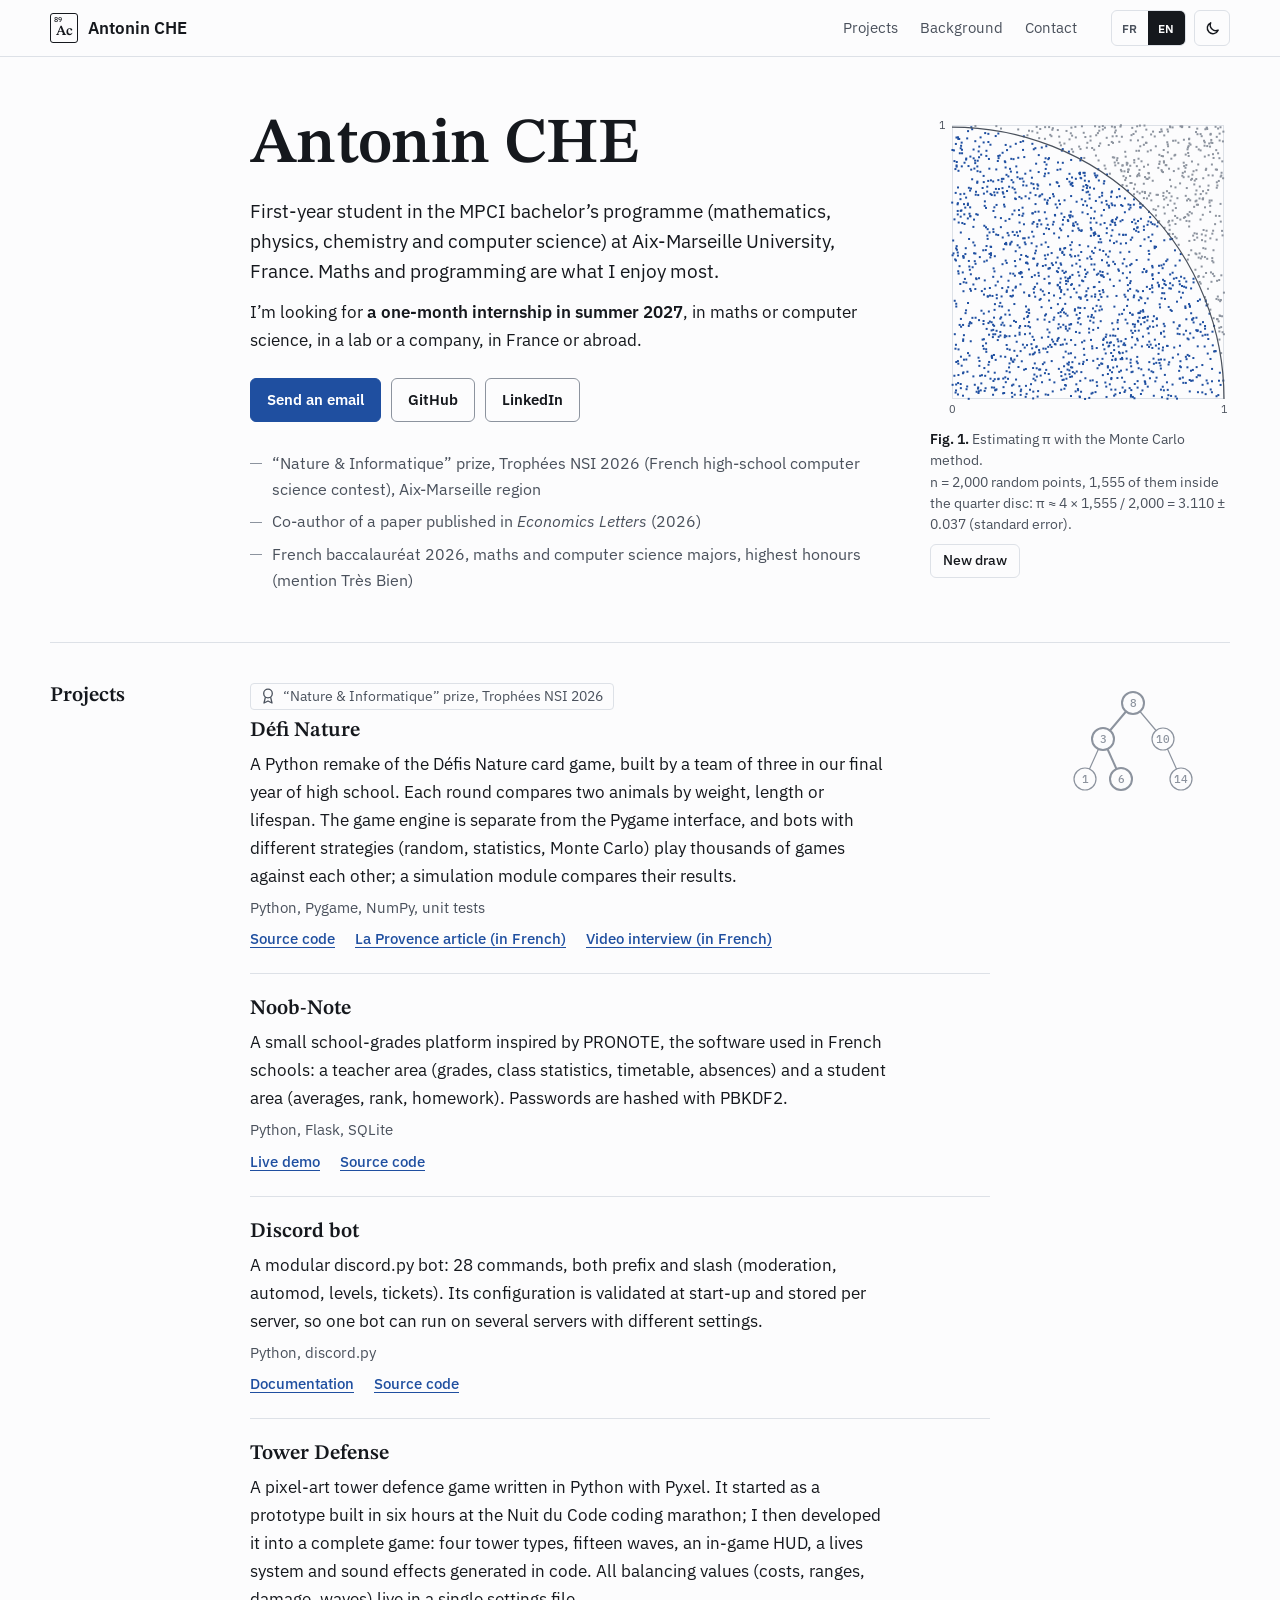
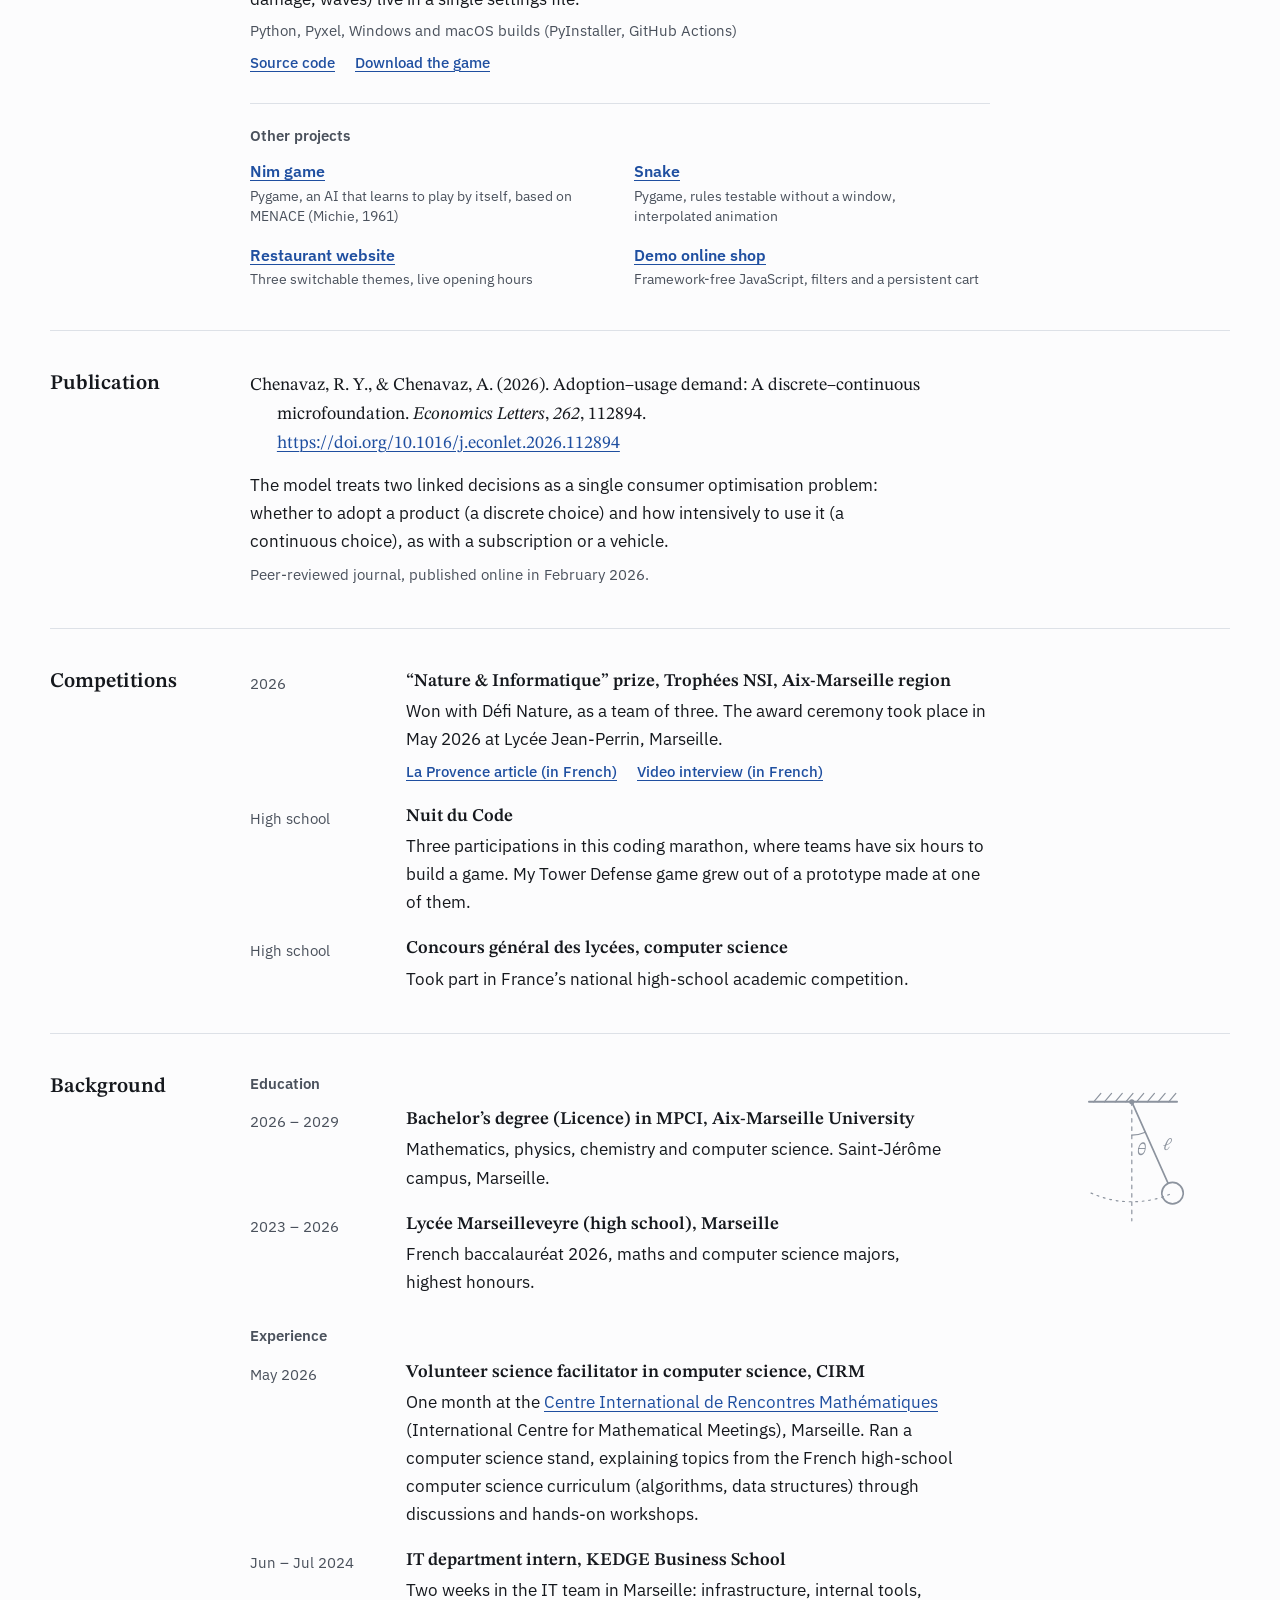
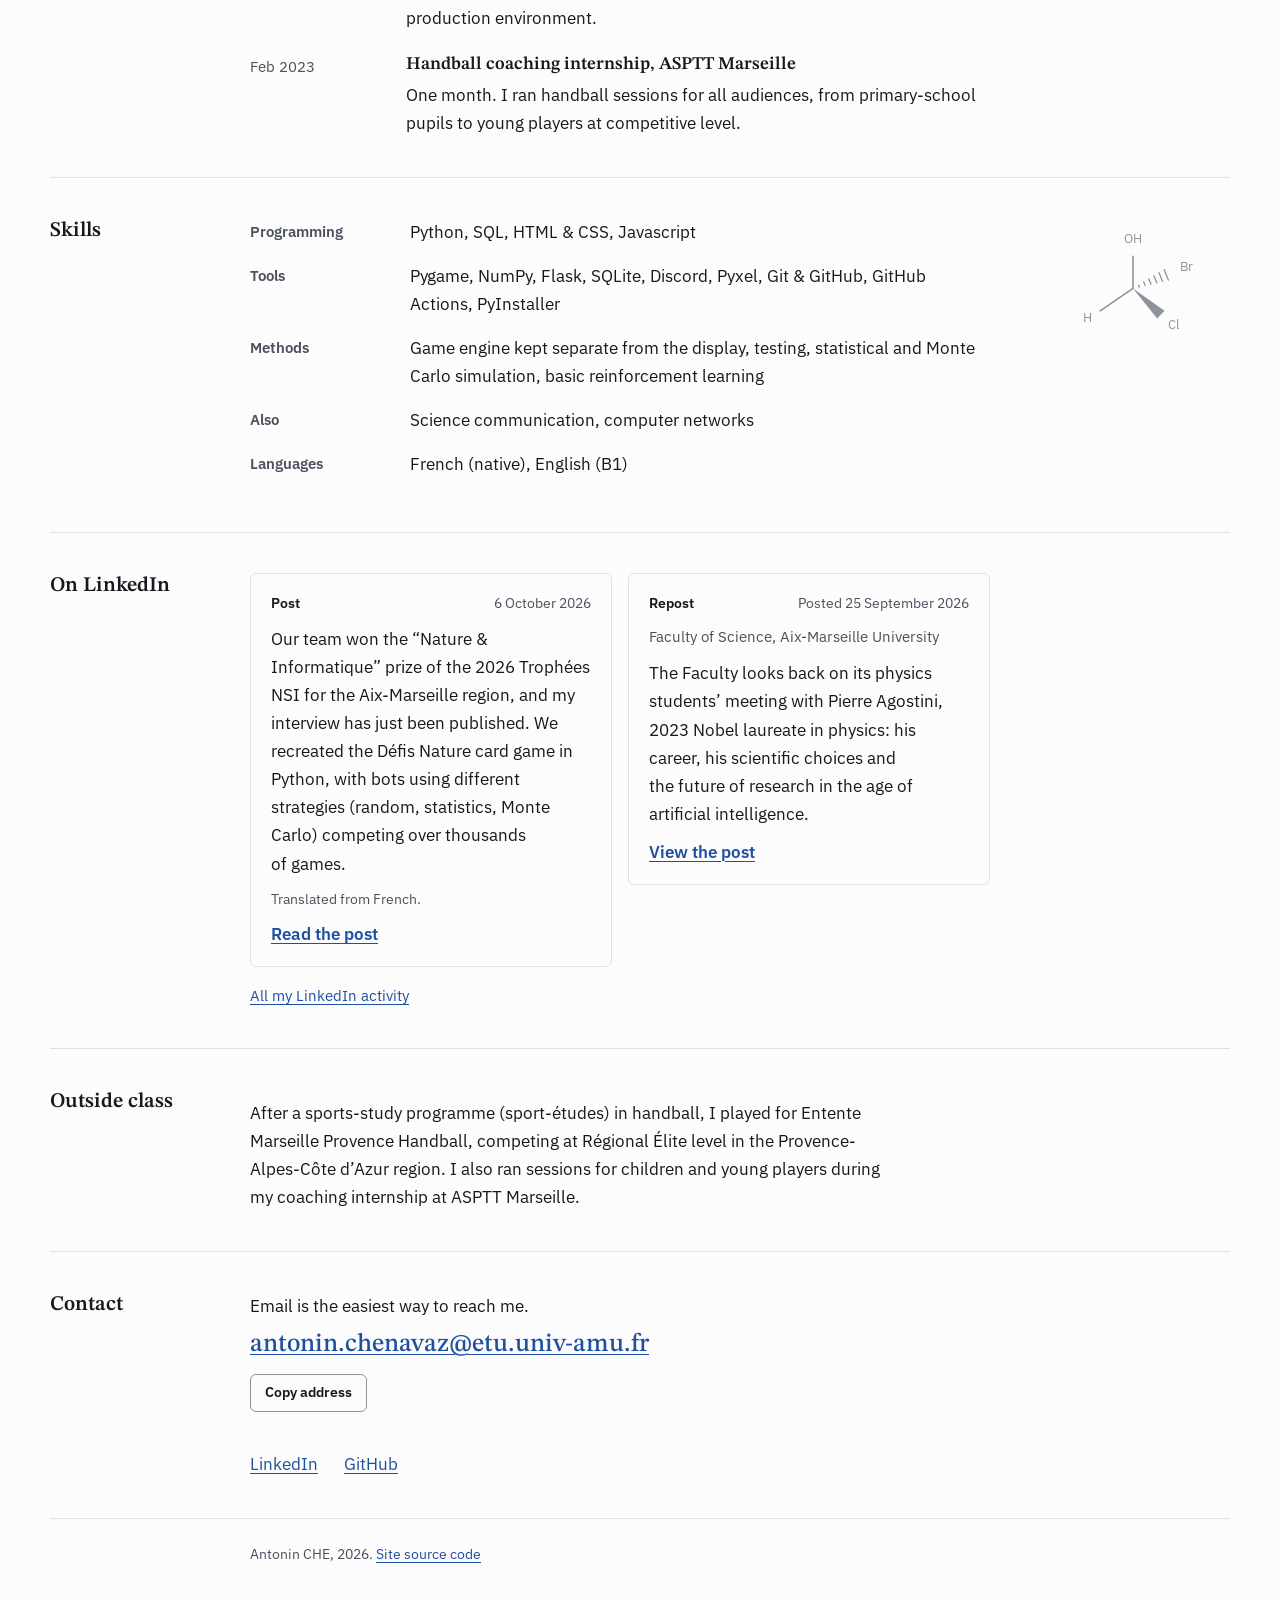
==== commit 77f132e1: "Update bot description and skills in index.html" ====
--- a/docs/index.html
+++ b/docs/index.html
@@ -334,8 +334,8 @@
         </li>
         <li class="proj">
           <h3><span data-l="fr">Bot Discord</span><span data-l="en">Discord bot</span></h3>
-          <p data-l="fr">Un bot modulaire en discord.py 2.x&nbsp;: 28 commandes, en préfixe et en slash (modération, automod, niveaux, tickets). La configuration est validée au démarrage et stockée par serveur, ce qui permet au même bot de tourner sur plusieurs serveurs.</p>
-          <p data-l="en">A modular discord.py 2.x bot: 28 commands, both prefix and slash (moderation, automod, levels, tickets). Its configuration is validated at start-up and stored per server, so one bot can run on several servers with different settings.</p>
+          <p data-l="fr">Un bot modulaire en discord.py&nbsp;: 28 commandes, en préfixe et en slash (modération, automod, niveaux, tickets). La configuration est validée au démarrage et stockée par serveur, ce qui permet au même bot de tourner sur plusieurs serveurs.</p>
+          <p data-l="en">A modular discord.py bot: 28 commands, both prefix and slash (moderation, automod, levels, tickets). Its configuration is validated at start-up and stored per server, so one bot can run on several servers with different settings.</p>
           <p class="stack">Python, discord.py</p>
           <p class="links">
             <a href="https://antoninche.github.io/bot-discord/" target="_blank" rel="noopener noreferrer">Documentation</a>
@@ -447,7 +447,7 @@
             <span class="entry__when"><span data-l="fr">Mai 2026</span><span data-l="en">May 2026</span></span>
             <div>
               <h3><span data-l="fr">Animateur scientifique, intervenant en informatique (bénévole), CIRM</span><span data-l="en">Volunteer science facilitator in computer science, CIRM</span></h3>
-              <p data-l="fr">Un mois au <a href="https://www.cirm-math.com/" target="_blank" rel="noopener noreferrer">Centre International de Rencontres Mathématiques</a>, à Marseille. Animation d’un stand d’informatique&nbsp;: vulgarisation de notions du programme de NSI (algorithmique, structures de données) par des échanges et des ateliers pratiques.</p>
+              <p data-l="fr">Une intervention au <a href="https://www.cirm-math.com/" target="_blank" rel="noopener noreferrer">Centre International de Rencontres Mathématiques</a>, à Marseille. Animation d’un stand d’informatique&nbsp;: vulgarisation de notions du programme de NSI (algorithmique, structures de données) par des échanges et des ateliers pratiques.</p>
               <p data-l="en">One month at the <a href="https://www.cirm-math.com/" target="_blank" rel="noopener noreferrer">Centre International de Rencontres Mathématiques</a> (International Centre for Mathematical Meetings), Marseille. Ran a computer science stand, explaining topics from the French high-school computer science curriculum (algorithms, data structures) through discussions and hands-on workshops.</p>
             </div>
           </li>
@@ -479,9 +479,9 @@
     <div class="sec__body">
       <dl class="skills">
         <dt><span data-l="fr">Langages</span><span data-l="en">Programming</span></dt>
-        <dd>Python, JavaScript, HTML <span data-l="fr">et</span><span data-l="en">&amp;</span> CSS, SQL</dd>
+        <dd>Python, SQL, HTML <span data-l="fr">et</span><span data-l="en">&amp;</span> CSS, Javascript</dd>
         <dt><span data-l="fr">Outils</span><span data-l="en">Tools</span></dt>
-        <dd>Pygame, NumPy, Flask, SQLite, discord.py, Pyxel, Git <span data-l="fr">et</span><span data-l="en">&amp;</span> GitHub, GitHub Actions, PyInstaller</dd>
+        <dd>Pygame, NumPy, Flask, SQLite, Discord, Pyxel, Git <span data-l="fr">et</span><span data-l="en">&amp;</span> GitHub, GitHub Actions, PyInstaller</dd>
         <dt><span data-l="fr">Méthodes</span><span data-l="en">Methods</span></dt>
         <dd><span data-l="fr">Moteur de jeu séparé de l’affichage, tests, simulations statistiques et <span class="nw">Monte-Carlo</span>, apprentissage par renforcement simple</span><span data-l="en">Game engine kept separate from the display, testing, statistical and Monte Carlo simulation, basic reinforcement learning</span></dd>
         <dt><span data-l="fr">Aussi</span><span data-l="en">Also</span></dt>
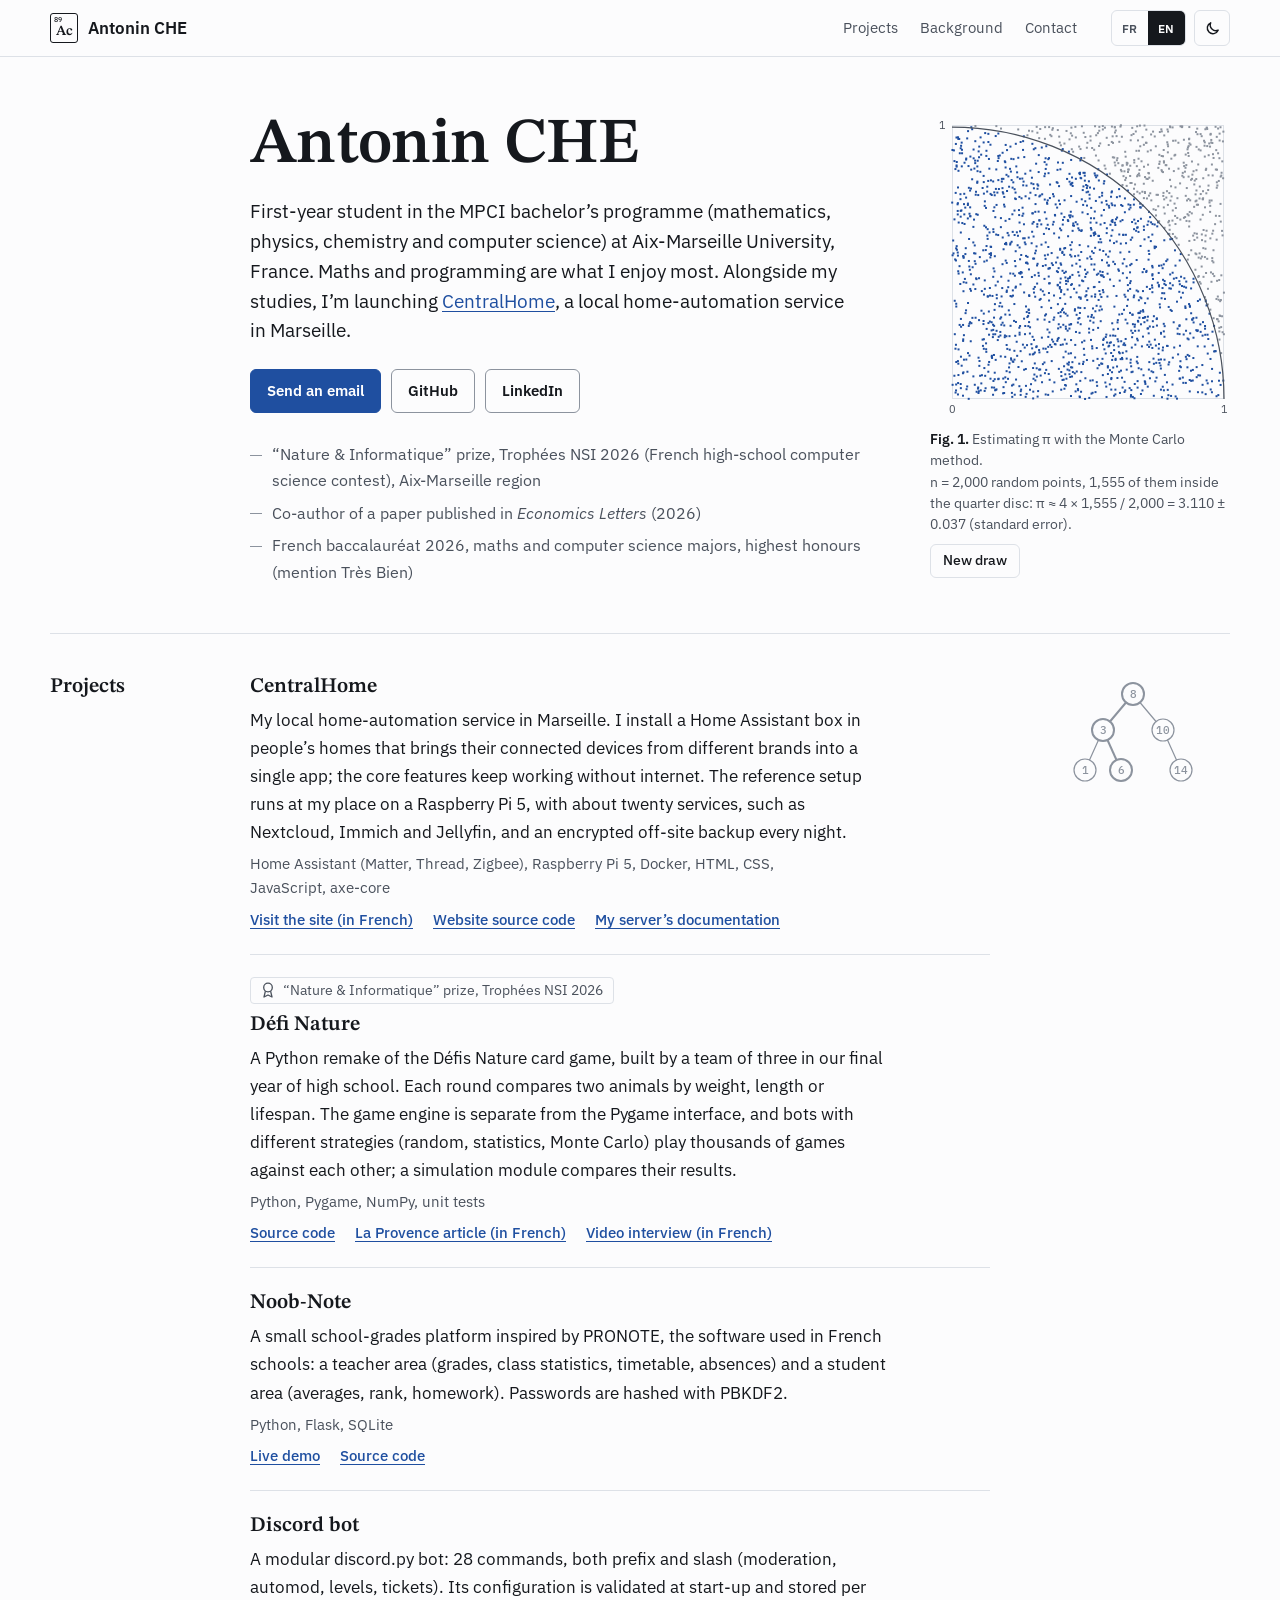
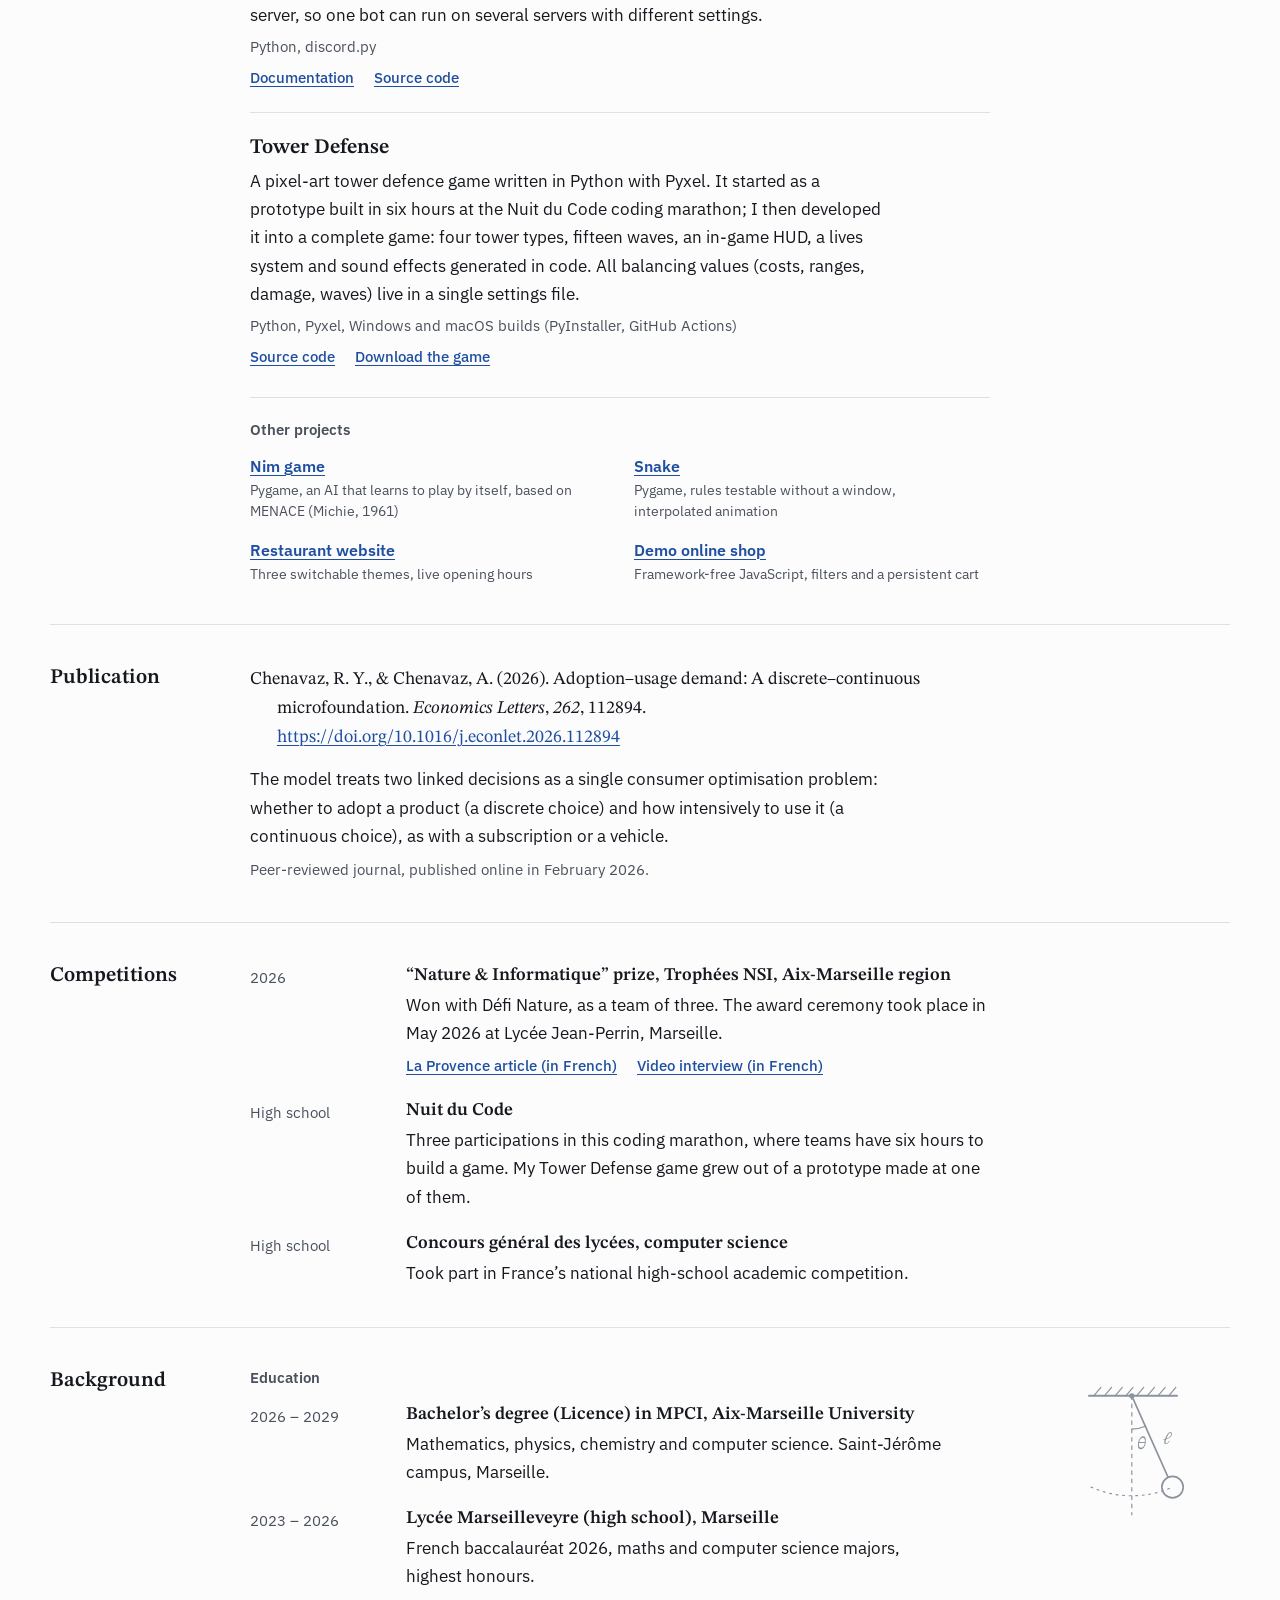
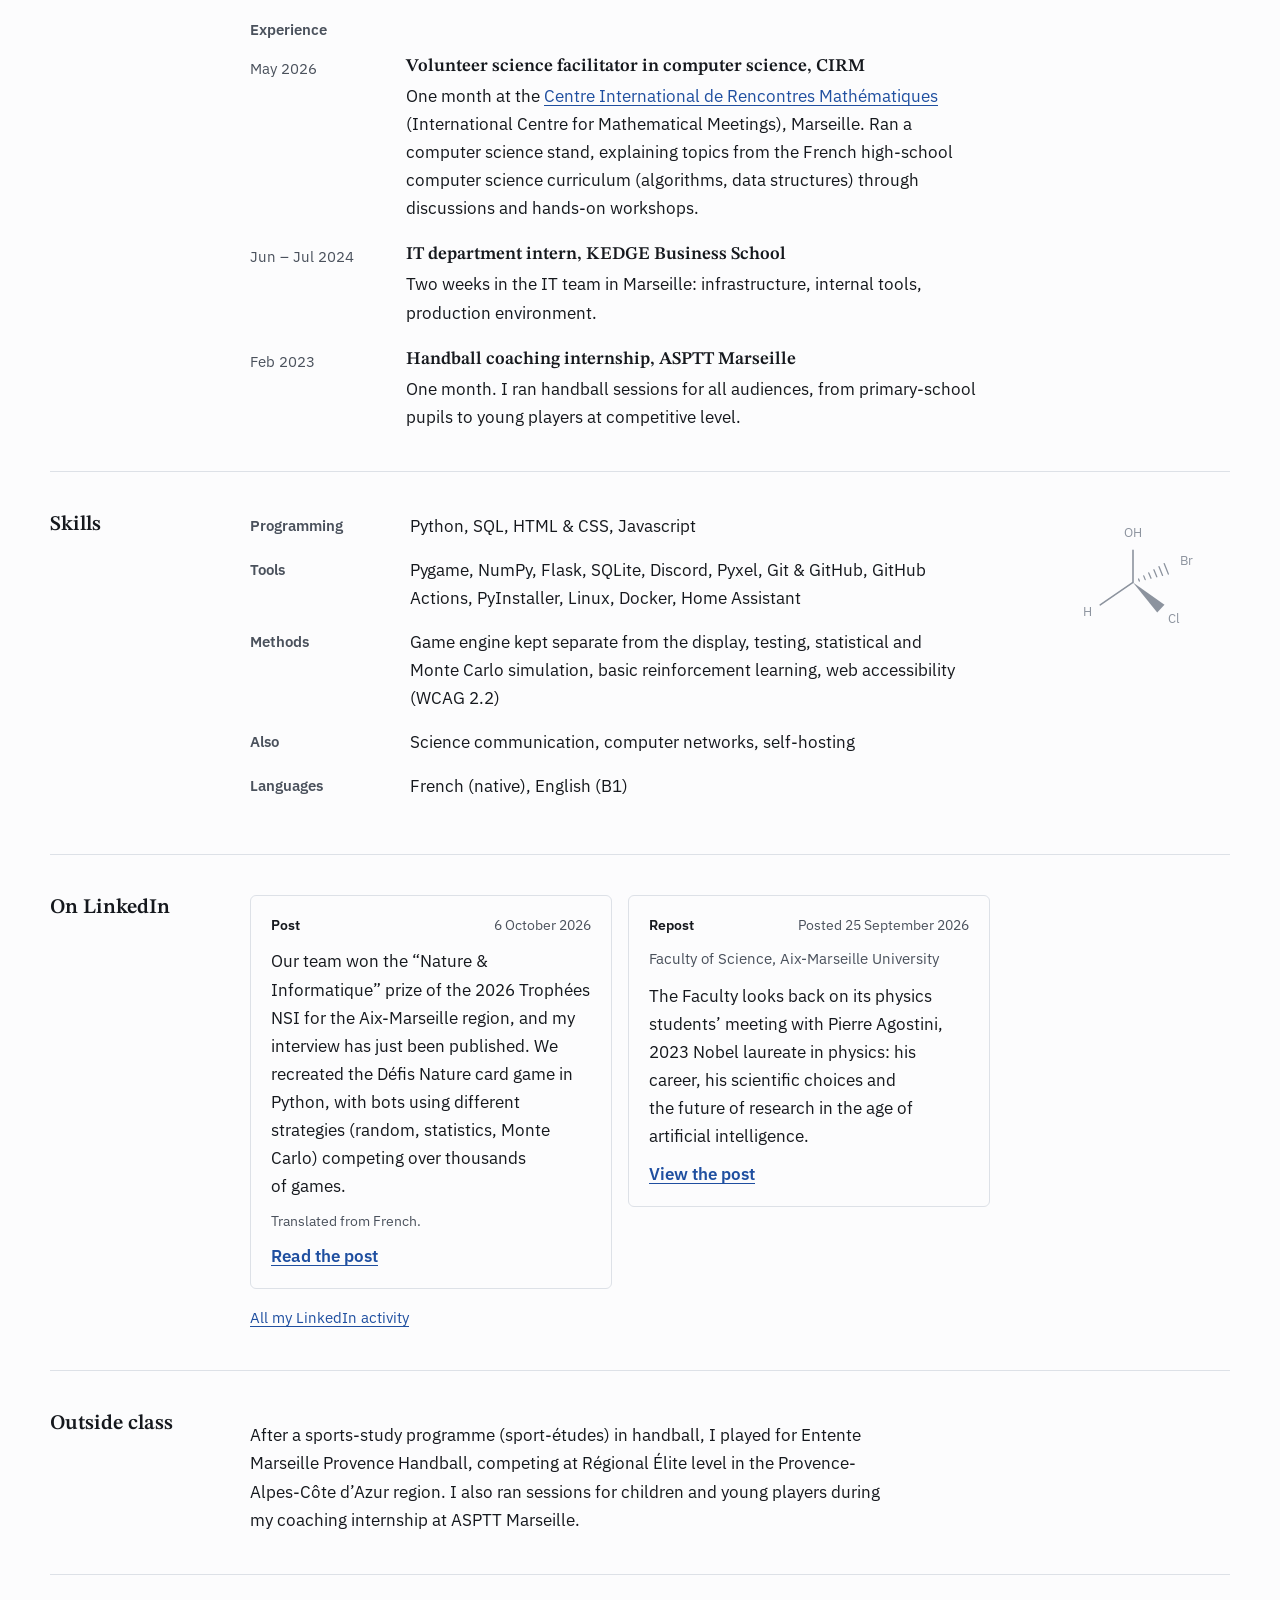
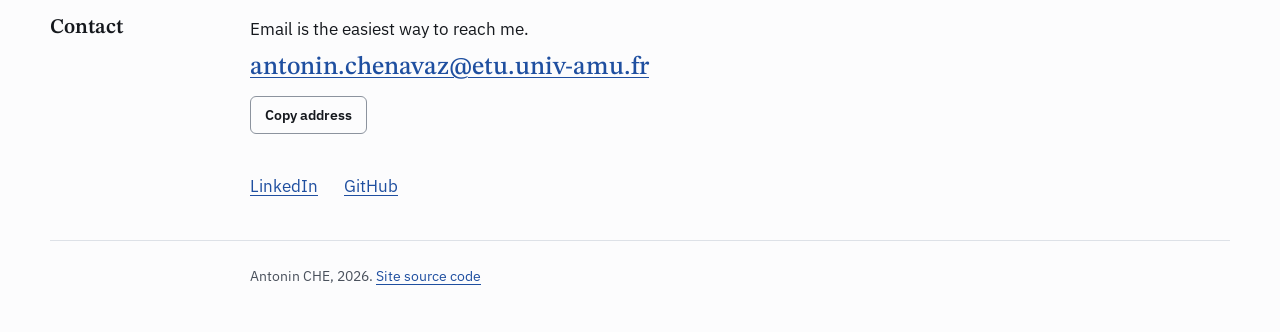
==== commit 1d3d9f49: "Add files via upload" ====
--- a/docs/index.html
+++ b/docs/index.html
@@ -1,4 +1,19 @@
-<!doctype html><html><head><meta charset=utf8><meta name=viewport content="width=device-width,initial-scale=1,viewport-fit=cover"><style>:root{color-scheme:light;box-sizing:border-box;padding-top:env(safe-area-inset-top,0px);padding-bottom:env(safe-area-inset-bottom,0px)}html{scroll-padding-top:env(safe-area-inset-top,0px)}body{margin:0;padding:0;font:14px -apple-system,BlinkMacSystemFont,sans-serif;background:#fff;color:#000}img{max-width:100%}[hidden]:not([hidden=until-found i]){display:none!important}</style></head><body>
+<!doctype html>
+<html lang="fr" data-lang="fr">
+<head>
+<meta charset="utf-8">
+<meta name="viewport" content="width=device-width, initial-scale=1">
+<meta name="description" content="Antonin CHE, étudiant en licence MPCI à Aix-Marseille Université : projets en Python et en web, CentralHome (domotique locale à Marseille), prix « Nature &amp; Informatique » des Trophées NSI 2026.">
+<meta name="author" content="Antonin CHE">
+<meta name="color-scheme" content="light dark">
+<link rel="canonical" href="https://antoninche.github.io/">
+<meta property="og:type" content="website">
+<meta property="og:title" content="Antonin CHE, étudiant en licence MPCI">
+<meta property="og:description" content="Antonin CHE, étudiant en licence MPCI à Aix-Marseille Université : projets en Python et en web, CentralHome (domotique locale à Marseille), prix « Nature &amp; Informatique » des Trophées NSI 2026.">
+<meta property="og:url" content="https://antoninche.github.io/">
+<meta property="og:locale" content="fr_FR">
+<meta property="og:locale:alternate" content="en_GB">
+<link rel="icon" href="data:image/svg+xml,%3Csvg%20xmlns='http://www.w3.org/2000/svg'%20viewBox='0%200%2032%2032'%3E%3Crect%20x='2'%20y='2'%20width='28'%20height='28'%20rx='4'%20fill='%23FFFFFF'%20stroke='%2315181D'%20stroke-width='2.5'/%3E%3Ctext%20x='16'%20y='22'%20font-family='Georgia,serif'%20font-weight='700'%20font-size='14'%20text-anchor='middle'%20fill='%2315181D'%3EAc%3C/text%3E%3C/svg%3E">
 <title>Antonin CHE</title>
 <link rel="preconnect" href="https://fonts.googleapis.com">
 <link rel="preconnect" href="https://fonts.gstatic.com" crossorigin>
@@ -19,6 +34,7 @@
   /* Mise en page : titres de section dans la colonne de gauche, contenu au centre,
      figures au trait dans la marge de droite (grand écran). Une seule couleur d'accent. */
   :root {
+    color-scheme: light;
     --bg: #FCFCFD;
     --surface: #F3F5F8;
     --ink: #15181D;
@@ -143,7 +159,7 @@
 
   /* ---------- projets ---------- */
   .projects { list-style: none; margin: 0; padding: 0; }
-  .proj { padding-block: 22px; border-top: 1px solid var(--rule); }
+  .proj { padding-block: 22px; border-top: 1px solid var(--rule); scroll-margin-top: calc(var(--top-h) + 8px); }
   .proj:first-child { padding-top: 0; border-top: 0; }
   .proj h3 { margin: 0; font: 600 1.3rem/1.25 var(--f-display); }
   .proj p { margin: 6px 0 0; max-width: 64ch; }
@@ -238,6 +254,8 @@
     a { color: #000000; }
   }
 </style>
+</head>
+<body>
 <!--
   MODIFIER CE SITE
   - Chaque texte existe deux fois : data-l="fr" (français) et data-l="en" (anglais). Modifie les deux.
@@ -277,10 +295,8 @@
   <section class="row hero" id="haut">
     <div class="hero__main">
       <h1>Antonin CHE</h1>
-      <p class="lead" data-l="fr">Étudiant en première année de licence MPCI (mathématiques, physique, chimie et informatique) à Aix-Marseille Université. J’aime surtout les maths et la programmation.</p>
-      <p class="lead" data-l="en">First-year student in the MPCI bachelor’s programme (mathematics, physics, chemistry and computer science) at Aix-Marseille University, France. Maths and programming are what I enjoy most.</p>
-      <p class="seek" data-l="fr">Je cherche <strong>un stage d’un mois pour l’été 2027</strong>, en maths ou en informatique, en laboratoire ou en entreprise, en France ou à l’étranger.</p>
-      <p class="seek" data-l="en">I’m looking for <strong>a one-month internship in summer 2027</strong>, in maths or computer science, in a lab or a company, in France or abroad.</p>
+      <p class="lead" data-l="fr">Étudiant en première année de licence MPCI (mathématiques, physique, chimie et informatique) à Aix-Marseille Université. J’aime surtout les maths et la programmation. À côté de mes études, je lance <a href="#centralhome">CentralHome</a>, un service de domotique locale à Marseille.</p>
+      <p class="lead" data-l="en">First-year student in the MPCI bachelor’s programme (mathematics, physics, chemistry and computer science) at Aix-Marseille University, France. Maths and programming are what I enjoy most. Alongside my studies, I’m launching <a href="#centralhome">CentralHome</a>, a local home-automation service in Marseille.</p>
       <div class="cta">
         <a class="btn btn--main" data-mail href="#contact"><span data-l="fr">Écrire un e-mail</span><span data-l="en">Send an email</span></a>
         <a class="btn" href="https://github.com/antoninche" target="_blank" rel="noopener noreferrer">GitHub</a>
@@ -307,6 +323,17 @@
     <h2 class="sec__label"><span data-l="fr">Projets</span><span data-l="en">Projects</span></h2>
     <div class="sec__body">
       <ul class="projects">
+        <li class="proj" id="centralhome">
+          <h3>CentralHome</h3>
+          <p data-l="fr">Mon service de domotique locale à Marseille. J’installe chez des particuliers un boîtier Home Assistant qui réunit leurs objets connectés de différentes marques dans une seule application&nbsp;; l’essentiel continue de fonctionner sans internet. L’installation de référence tourne chez moi sur un Raspberry Pi&nbsp;5, avec une vingtaine de services, comme Nextcloud, Immich et Jellyfin, et une sauvegarde chiffrée hors de chez moi chaque nuit.</p>
+          <p data-l="en">My local home-automation service in Marseille. I install a Home Assistant box in people’s homes that brings their connected devices from different brands into a single app; the core features keep working without internet. The reference setup runs at my place on a Raspberry Pi 5, with about twenty services, such as Nextcloud, Immich and Jellyfin, and an encrypted off-site backup every night.</p>
+          <p class="stack">Home Assistant (Matter, Thread, Zigbee), Raspberry Pi&nbsp;5, Docker, HTML, CSS, JavaScript, axe-core</p>
+          <p class="links">
+            <a href="https://antoninche.github.io/centralhome/" target="_blank" rel="noopener noreferrer"><span data-l="fr">Voir le site</span><span data-l="en">Visit the site (in French)</span></a>
+            <a href="https://github.com/antoninche/centralhome" target="_blank" rel="noopener noreferrer"><span data-l="fr">Code source du site</span><span data-l="en">Website source code</span></a>
+            <a href="https://github.com/antoninche/homelab" target="_blank" rel="noopener noreferrer"><span data-l="fr">Documentation de mon serveur</span><span data-l="en">My server’s documentation</span></a>
+          </p>
+        </li>
         <li class="proj">
           <p class="award">
             <svg viewBox="0 0 14 16" fill="none" stroke="currentColor" stroke-width="1.3" stroke-linejoin="round" aria-hidden="true"><circle cx="7" cy="5.5" r="4.3"/><path d="M4.4 9.1 3 15l4-2 4 2-1.4-5.9"/></svg>
@@ -481,11 +508,11 @@
         <dt><span data-l="fr">Langages</span><span data-l="en">Programming</span></dt>
         <dd>Python, SQL, HTML <span data-l="fr">et</span><span data-l="en">&amp;</span> CSS, Javascript</dd>
         <dt><span data-l="fr">Outils</span><span data-l="en">Tools</span></dt>
-        <dd>Pygame, NumPy, Flask, SQLite, Discord, Pyxel, Git <span data-l="fr">et</span><span data-l="en">&amp;</span> GitHub, GitHub Actions, PyInstaller</dd>
+        <dd>Pygame, NumPy, Flask, SQLite, Discord, Pyxel, Git <span data-l="fr">et</span><span data-l="en">&amp;</span> GitHub, GitHub Actions, PyInstaller, Linux, Docker, Home Assistant</dd>
         <dt><span data-l="fr">Méthodes</span><span data-l="en">Methods</span></dt>
-        <dd><span data-l="fr">Moteur de jeu séparé de l’affichage, tests, simulations statistiques et <span class="nw">Monte-Carlo</span>, apprentissage par renforcement simple</span><span data-l="en">Game engine kept separate from the display, testing, statistical and Monte Carlo simulation, basic reinforcement learning</span></dd>
+        <dd><span data-l="fr">Moteur de jeu séparé de l’affichage, tests, simulations statistiques et <span class="nw">Monte-Carlo</span>, apprentissage par renforcement simple, accessibilité web (WCAG&nbsp;2.2)</span><span data-l="en">Game engine kept separate from the display, testing, statistical and Monte Carlo simulation, basic reinforcement learning, web accessibility (WCAG 2.2)</span></dd>
         <dt><span data-l="fr">Aussi</span><span data-l="en">Also</span></dt>
-        <dd><span data-l="fr">Vulgarisation scientifique, réseaux informatiques</span><span data-l="en">Science communication, computer networks</span></dd>
+        <dd><span data-l="fr">Vulgarisation scientifique, réseaux informatiques, auto-hébergement</span><span data-l="en">Science communication, computer networks, self-hosting</span></dd>
         <dt><span data-l="fr">Langues</span><span data-l="en">Languages</span></dt>
         <dd><span data-l="fr">Français (langue maternelle), anglais (B1)</span><span data-l="en">French (native), English (B1)</span></dd>
       </dl>
@@ -746,4 +773,5 @@
   })();
 </script>
 
-</body></html>
+</body>
+</html>
